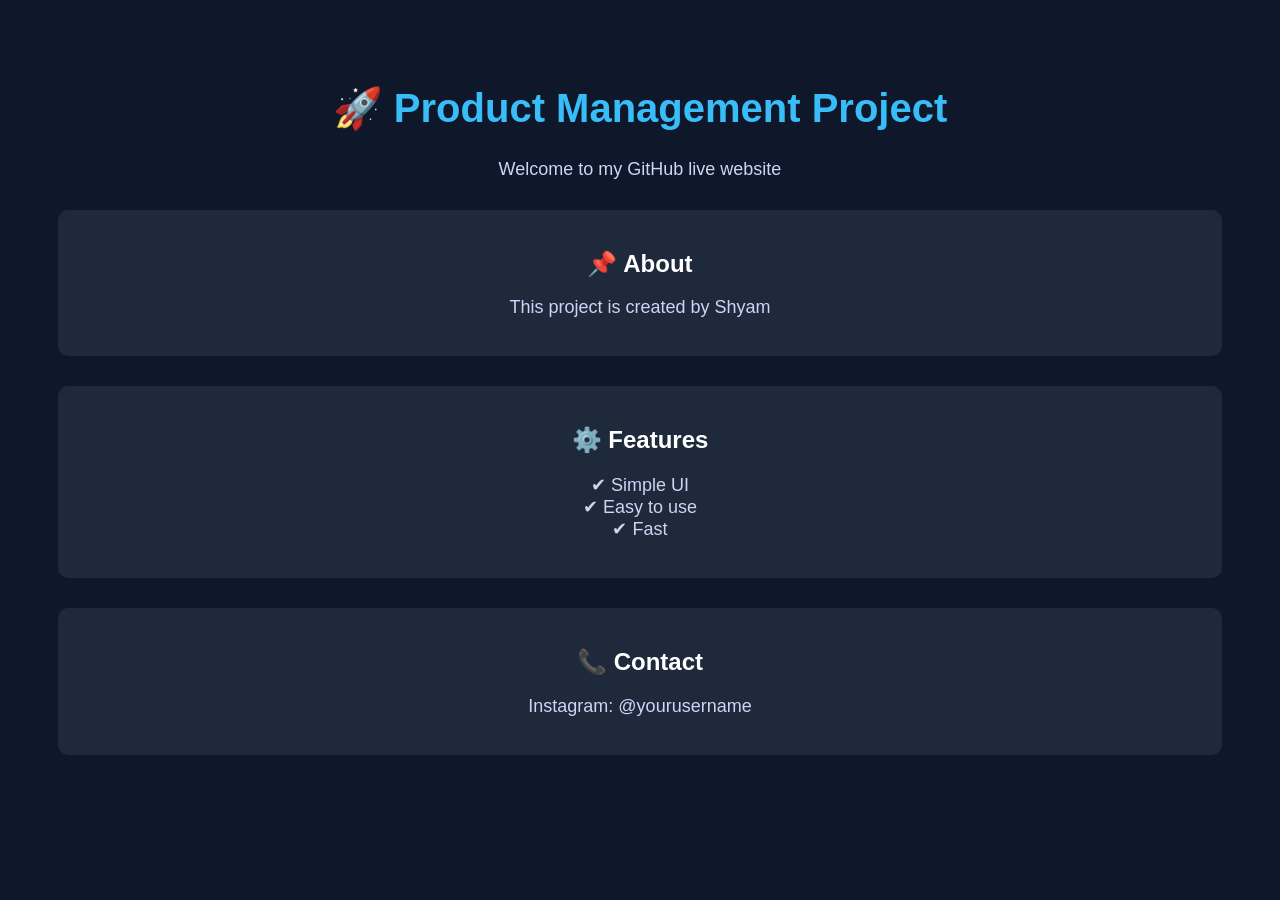
==== index.html @ 1b6f5f56 "Create index.html" ====
<!DOCTYPE html>
<html>
<head>
  <title>Product Management</title>
  <style>
    body {
      font-family: Arial;
      background: #0f172a;
      color: white;
      text-align: center;
      padding: 50px;
    }
    h1 {
      color: #38bdf8;
      font-size: 40px;
    }
    p {
      font-size: 18px;
      color: #cbd5f5;
    }
    .box {
      margin-top: 30px;
      padding: 20px;
      background: #1e293b;
      border-radius: 10px;
    }
  </style>
</head>
<body>

  <h1>🚀 Product Management Project</h1>
  <p>Welcome to my GitHub live website</p>

  <div class="box">
    <h2>📌 About</h2>
    <p>This project is created by Shyam</p>
  </div>

  <div class="box">
    <h2>⚙️ Features</h2>
    <p>✔ Simple UI<br>✔ Easy to use<br>✔ Fast</p>
  </div>

  <div class="box">
    <h2>📞 Contact</h2>
    <p>Instagram: @yourusername</p>
  </div>

</body>
</html>
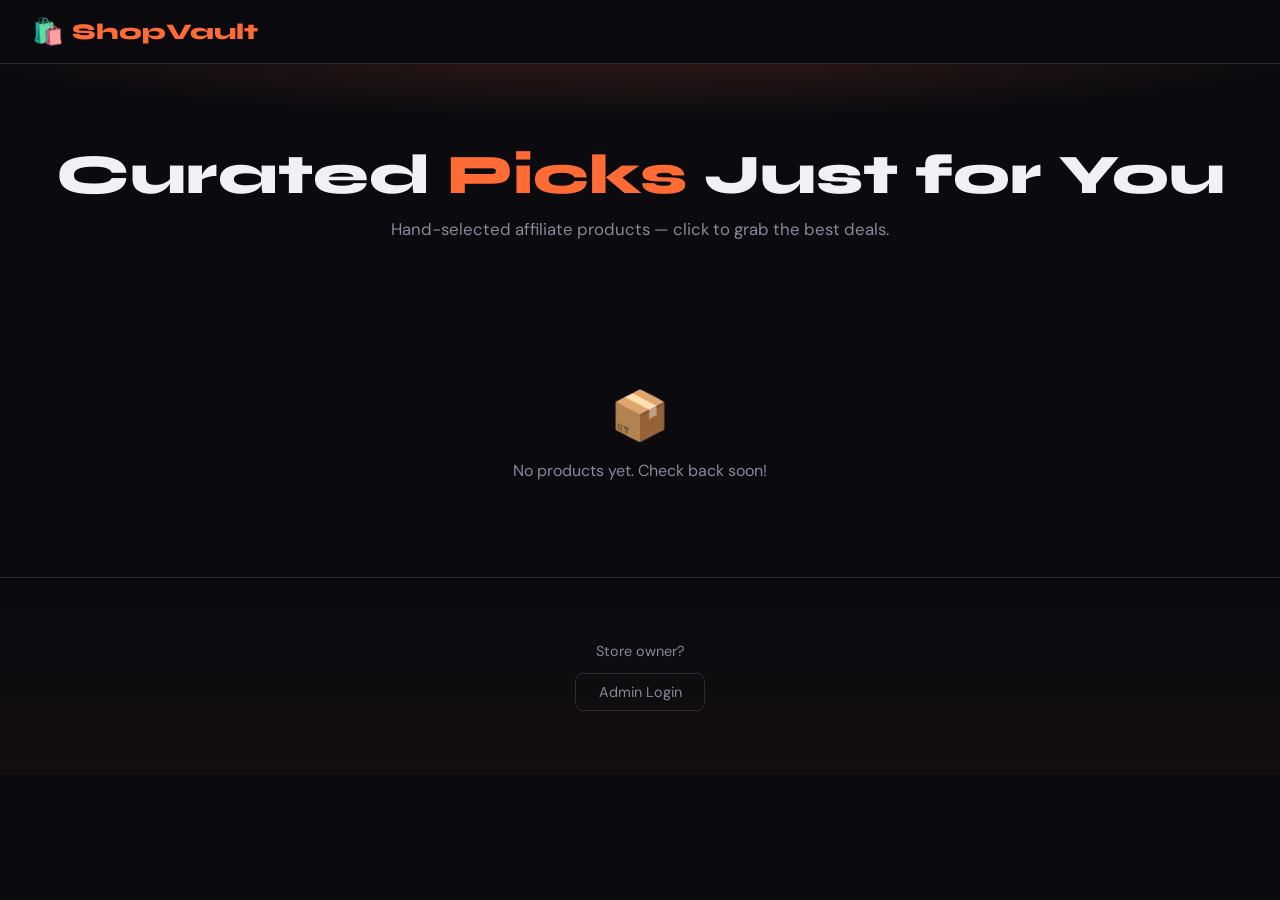
==== commit ff03313e: "Update index.html" ====
--- a/index.html
+++ b/index.html
@@ -1,50 +1,714 @@
 <!DOCTYPE html>
-<html>
+<html lang="en">
 <head>
-  <title>Product Management</title>
-  <style>
-    body {
-      font-family: Arial;
-      background: #0f172a;
-      color: white;
-      text-align: center;
-      padding: 50px;
-    }
-    h1 {
-      color: #38bdf8;
-      font-size: 40px;
-    }
-    p {
-      font-size: 18px;
-      color: #cbd5f5;
-    }
-    .box {
-      margin-top: 30px;
-      padding: 20px;
-      background: #1e293b;
-      border-radius: 10px;
-    }
-  </style>
+<meta charset="UTF-8">
+<meta name="viewport" content="width=device-width, initial-scale=1.0">
+<title>ShopVault — Affiliate Store</title>
+<link href="https://fonts.googleapis.com/css2?family=Syne:wght@400;600;700;800&family=DM+Sans:ital,wght@0,300;0,400;0,500;1,300&display=swap" rel="stylesheet">
+<style>
+  :root {
+    --bg: #0a0a0f;
+    --surface: #13131a;
+    --card: #1a1a25;
+    --border: #2a2a3a;
+    --accent: #ff6b35;
+    --accent2: #ffd700;
+    --text: #f0f0f5;
+    --muted: #888899;
+    --success: #4ade80;
+    --danger: #f87171;
+  }
+  * { margin:0; padding:0; box-sizing:border-box; }
+  body { background:var(--bg); color:var(--text); font-family:'DM Sans',sans-serif; min-height:100vh; }
+
+  /* ── PAGE MANAGEMENT ── */
+  .page { display:none; }
+  .page.active { display:block; }
+
+  /* ── HEADER ── */
+  header {
+    position:sticky; top:0; z-index:100;
+    background:rgba(10,10,15,0.85); backdrop-filter:blur(16px);
+    border-bottom:1px solid var(--border);
+    padding:0 2rem;
+    display:flex; align-items:center; justify-content:space-between;
+    height:64px;
+  }
+  .logo {
+    font-family:'Syne',sans-serif; font-weight:800; font-size:1.4rem;
+    display:flex; align-items:center; gap:.5rem;
+  }
+  .logo span { color:var(--accent); }
+  .logo-icon { font-size:1.6rem; }
+
+  /* ── HERO ── */
+  .hero {
+    text-align:center; padding:5rem 2rem 3rem;
+    background: radial-gradient(ellipse 80% 50% at 50% -10%, rgba(255,107,53,.18) 0%, transparent 70%);
+  }
+  .hero h1 { font-family:'Syne',sans-serif; font-size:clamp(2rem,5vw,3.5rem); font-weight:800; line-height:1.1; }
+  .hero h1 em { color:var(--accent); font-style:normal; }
+  .hero p { color:var(--muted); margin-top:.8rem; font-size:1.05rem; }
+
+  /* ── PRODUCT GRID ── */
+  .grid-wrap { padding:2rem; max-width:1200px; margin:0 auto; }
+  .products-grid {
+    display:grid;
+    grid-template-columns:repeat(auto-fill, minmax(260px, 1fr));
+    gap:1.5rem;
+  }
+  .empty-state {
+    text-align:center; padding:4rem 2rem; color:var(--muted);
+    grid-column:1/-1;
+  }
+  .empty-state .big { font-size:3rem; margin-bottom:.8rem; }
+
+  /* ── PRODUCT CARD ── */
+  .product-card {
+    background:var(--card); border:1px solid var(--border); border-radius:16px;
+    overflow:hidden; display:flex; flex-direction:column;
+    transition:transform .25s, box-shadow .25s;
+    position:relative;
+  }
+  .product-card:hover { transform:translateY(-4px); box-shadow:0 12px 40px rgba(255,107,53,.15); }
+  .product-img-wrap { position:relative; height:200px; overflow:hidden; background:#111; }
+  .product-img-wrap img { width:100%; height:100%; object-fit:cover; transition:transform .4s; }
+  .product-card:hover .product-img-wrap img { transform:scale(1.05); }
+  .no-img {
+    width:100%; height:100%; display:flex; flex-direction:column;
+    align-items:center; justify-content:center; color:var(--muted); gap:.4rem;
+    font-size:.85rem;
+  }
+  .no-img .icon { font-size:2.5rem; }
+  .product-body { padding:1.2rem; flex:1; display:flex; flex-direction:column; gap:.8rem; }
+  .product-name { font-family:'Syne',sans-serif; font-weight:700; font-size:1.05rem; line-height:1.3; }
+  .product-desc { color:var(--muted); font-size:.88rem; line-height:1.5; flex:1; }
+  .btn-open {
+    display:block; text-align:center; text-decoration:none;
+    background:var(--accent); color:#fff; font-family:'Syne',sans-serif; font-weight:700;
+    padding:.7rem 1rem; border-radius:10px; border:none; cursor:pointer;
+    font-size:.9rem; letter-spacing:.03em; transition:background .2s, transform .15s;
+    margin-top:auto;
+  }
+  .btn-open:hover { background:#ff8554; transform:scale(1.02); }
+
+  /* ── LOGIN SECTION ── */
+  .login-section {
+    border-top:1px solid var(--border);
+    padding:4rem 2rem;
+    display:flex; flex-direction:column; align-items:center; gap:.8rem;
+    background: linear-gradient(to bottom, transparent, rgba(255,107,53,.04));
+  }
+  .login-section p { color:var(--muted); font-size:.9rem; }
+  .btn-login-toggle {
+    background:transparent; border:1px solid var(--border);
+    color:var(--muted); padding:.55rem 1.4rem; border-radius:8px;
+    cursor:pointer; font-family:'DM Sans',sans-serif; font-size:.9rem;
+    transition:border-color .2s, color .2s;
+  }
+  .btn-login-toggle:hover { border-color:var(--accent); color:var(--accent); }
+
+  /* ── LOGIN MODAL ── */
+  .modal-overlay {
+    display:none; position:fixed; inset:0;
+    background:rgba(0,0,0,.75); backdrop-filter:blur(8px);
+    z-index:200; align-items:center; justify-content:center;
+  }
+  .modal-overlay.open { display:flex; }
+  .modal {
+    background:var(--surface); border:1px solid var(--border); border-radius:20px;
+    padding:2.5rem; width:min(420px,90vw);
+    animation:slideUp .3s ease;
+  }
+  @keyframes slideUp { from{transform:translateY(20px);opacity:0} to{transform:translateY(0);opacity:1} }
+  .modal h2 { font-family:'Syne',sans-serif; font-weight:800; font-size:1.4rem; margin-bottom:1.5rem; }
+  .modal h2 span { color:var(--accent); }
+  .field { display:flex; flex-direction:column; gap:.4rem; margin-bottom:1rem; }
+  .field label { font-size:.8rem; color:var(--muted); letter-spacing:.06em; text-transform:uppercase; }
+  .field input, .field textarea, .field select {
+    background:var(--card); border:1px solid var(--border); color:var(--text);
+    padding:.7rem 1rem; border-radius:10px; font-family:'DM Sans',sans-serif; font-size:.95rem;
+    outline:none; transition:border-color .2s;
+  }
+  .field input:focus, .field textarea:focus { border-color:var(--accent); }
+  .field textarea { resize:vertical; min-height:80px; }
+  .btn-primary {
+    width:100%; padding:.8rem; background:var(--accent); color:#fff;
+    border:none; border-radius:10px; font-family:'Syne',sans-serif; font-weight:700;
+    font-size:1rem; cursor:pointer; transition:background .2s;
+  }
+  .btn-primary:hover { background:#ff8554; }
+  .btn-secondary {
+    width:100%; padding:.7rem; background:transparent; color:var(--muted);
+    border:1px solid var(--border); border-radius:10px; font-family:'DM Sans',sans-serif;
+    font-size:.9rem; cursor:pointer; margin-top:.6rem; transition:border-color .2s;
+  }
+  .btn-secondary:hover { border-color:var(--muted); }
+  .error-msg { color:var(--danger); font-size:.85rem; margin-bottom:.8rem; display:none; }
+
+  /* ── ADMIN PAGE ── */
+  .admin-wrap { max-width:1100px; margin:0 auto; padding:2rem; }
+  .admin-header {
+    display:flex; align-items:center; justify-content:space-between;
+    margin-bottom:2rem; flex-wrap:wrap; gap:1rem;
+  }
+  .admin-header h2 { font-family:'Syne',sans-serif; font-weight:800; font-size:1.6rem; }
+  .btn-logout {
+    background:transparent; border:1px solid var(--danger); color:var(--danger);
+    padding:.5rem 1.2rem; border-radius:8px; cursor:pointer; font-family:'DM Sans',sans-serif;
+    font-size:.9rem; transition:background .2s;
+  }
+  .btn-logout:hover { background:rgba(248,113,113,.1); }
+
+  .admin-tabs { display:flex; gap:.6rem; margin-bottom:2rem; flex-wrap:wrap; }
+  .tab-btn {
+    padding:.55rem 1.3rem; border-radius:8px; border:1px solid var(--border);
+    background:transparent; color:var(--muted); cursor:pointer;
+    font-family:'DM Sans',sans-serif; font-size:.9rem; transition:all .2s;
+  }
+  .tab-btn.active, .tab-btn:hover { background:var(--accent); border-color:var(--accent); color:#fff; }
+
+  .tab-panel { display:none; }
+  .tab-panel.active { display:block; }
+
+  .panel-card {
+    background:var(--card); border:1px solid var(--border); border-radius:16px; padding:2rem;
+  }
+  .panel-card h3 { font-family:'Syne',sans-serif; font-weight:700; margin-bottom:1.5rem; font-size:1.1rem; }
+
+  /* Product list in admin */
+  .admin-product-list { display:flex; flex-direction:column; gap:.8rem; }
+  .admin-product-item {
+    display:flex; align-items:center; gap:1rem;
+    background:var(--surface); border:1px solid var(--border); border-radius:10px; padding:1rem;
+  }
+  .admin-product-item img { width:56px; height:56px; object-fit:cover; border-radius:8px; background:#111; }
+  .admin-product-item .info { flex:1; }
+  .admin-product-item .info strong { display:block; font-family:'Syne',sans-serif; font-size:.95rem; }
+  .admin-product-item .info small { color:var(--muted); font-size:.8rem; }
+  .admin-actions { display:flex; gap:.5rem; }
+  .btn-edit {
+    padding:.4rem .9rem; background:transparent; border:1px solid var(--border);
+    color:var(--text); border-radius:7px; cursor:pointer; font-size:.82rem;
+    transition:all .2s;
+  }
+  .btn-edit:hover { border-color:var(--accent2); color:var(--accent2); }
+  .btn-del {
+    padding:.4rem .9rem; background:transparent; border:1px solid var(--border);
+    color:var(--danger); border-radius:7px; cursor:pointer; font-size:.82rem;
+    transition:all .2s;
+  }
+  .btn-del:hover { background:rgba(248,113,113,.1); border-color:var(--danger); }
+
+  /* Logo upload preview */
+  .logo-preview {
+    width:100px; height:100px; border-radius:12px; background:var(--surface);
+    border:2px dashed var(--border); display:flex; align-items:center; justify-content:center;
+    overflow:hidden; margin-bottom:1rem; cursor:pointer;
+  }
+  .logo-preview img { width:100%; height:100%; object-fit:contain; }
+  .logo-preview span { color:var(--muted); font-size:.8rem; text-align:center; }
+  .header-logo-img { height:36px; object-fit:contain; }
+
+  /* toast */
+  .toast {
+    position:fixed; bottom:2rem; right:2rem; z-index:999;
+    background:var(--success); color:#000; padding:.8rem 1.4rem;
+    border-radius:10px; font-weight:600; font-size:.9rem;
+    transform:translateY(80px); opacity:0; transition:all .3s;
+    pointer-events:none;
+  }
+  .toast.show { transform:translateY(0); opacity:1; }
+
+  /* img upload area */
+  .img-upload-area {
+    border:2px dashed var(--border); border-radius:10px; padding:1.5rem;
+    text-align:center; color:var(--muted); font-size:.85rem; cursor:pointer;
+    transition:border-color .2s; position:relative;
+  }
+  .img-upload-area:hover { border-color:var(--accent); }
+  .img-upload-area input[type=file] {
+    position:absolute; inset:0; opacity:0; cursor:pointer;
+  }
+  .img-preview-thumb {
+    width:100%; max-height:160px; object-fit:cover; border-radius:8px; margin-top:.8rem;
+    display:none;
+  }
+
+  @media(max-width:600px){
+    .admin-product-item { flex-wrap:wrap; }
+    .admin-actions { width:100%; }
+  }
+</style>
 </head>
 <body>
 
-  <h1>🚀 Product Management Project</h1>
-  <p>Welcome to my GitHub live website</p>
-
-  <div class="box">
-    <h2>📌 About</h2>
-    <p>This project is created by Shyam</p>
+<!-- ════════════════════════ PAGE 1: STOREFRONT ════════════════════════ -->
+<div id="page-store" class="page active">
+
+  <header>
+    <div class="logo">
+      <span class="logo-icon" id="header-logo-icon">🛍️</span>
+      <span>Shop<span>Vault</span></span>
+      <img id="header-logo-img" class="header-logo-img" src="" style="display:none" alt="logo">
+    </div>
+  </header>
+
+  <div class="hero">
+    <h1>Curated <em>Picks</em> Just for You</h1>
+    <p>Hand-selected affiliate products — click to grab the best deals.</p>
   </div>
 
-  <div class="box">
-    <h2>⚙️ Features</h2>
-    <p>✔ Simple UI<br>✔ Easy to use<br>✔ Fast</p>
+  <div class="grid-wrap">
+    <div class="products-grid" id="products-grid">
+      <div class="empty-state">
+        <div class="big">📦</div>
+        <p>No products yet. Check back soon!</p>
+      </div>
+    </div>
   </div>
 
-  <div class="box">
-    <h2>📞 Contact</h2>
-    <p>Instagram: @yourusername</p>
+  <div class="login-section">
+    <p>Store owner?</p>
+    <button class="btn-login-toggle" onclick="openLoginModal()">Admin Login</button>
   </div>
 
+</div>
+
+<!-- ════════════════════════ PAGE 2: ADMIN ════════════════════════ -->
+<div id="page-admin" class="page">
+
+  <header>
+    <div class="logo">
+      <span class="logo-icon" id="admin-logo-icon">🛍️</span>
+      <span>Shop<span>Vault</span> <span style="color:var(--muted);font-size:.85rem;font-weight:400">Admin</span></span>
+      <img id="admin-logo-img" class="header-logo-img" src="" style="display:none" alt="logo">
+    </div>
+    <button class="btn-logout" onclick="logout()">Log out</button>
+  </header>
+
+  <div class="admin-wrap">
+    <div class="admin-header">
+      <h2>Dashboard</h2>
+    </div>
+
+    <div class="admin-tabs">
+      <button class="tab-btn active" onclick="switchTab('tab-products')">📦 Products</button>
+      <button class="tab-btn" onclick="switchTab('tab-create')">➕ Create Product</button>
+      <button class="tab-btn" onclick="switchTab('tab-settings')">⚙️ Settings</button>
+    </div>
+
+    <!-- TAB: Products -->
+    <div id="tab-products" class="tab-panel active">
+      <div class="panel-card">
+        <h3>All Products</h3>
+        <div class="admin-product-list" id="admin-product-list">
+          <p style="color:var(--muted);font-size:.9rem">No products yet. Create your first one →</p>
+        </div>
+      </div>
+    </div>
+
+    <!-- TAB: Create -->
+    <div id="tab-create" class="tab-panel">
+      <div class="panel-card">
+        <h3 id="create-panel-title">➕ Create New Product</h3>
+        <input type="hidden" id="edit-product-id" value="">
+
+        <div class="field">
+          <label>Product Name</label>
+          <input type="text" id="p-name" placeholder="e.g. Wireless Earbuds Pro">
+        </div>
+        <div class="field">
+          <label>Affiliate Link (URL)</label>
+          <input type="text" id="p-link" placeholder="https://...">
+        </div>
+        <div class="field">
+          <label>Description</label>
+          <textarea id="p-desc" placeholder="Short product description..."></textarea>
+        </div>
+        <div class="field">
+          <label>Product Image</label>
+          <div class="img-upload-area" id="img-upload-area">
+            <span>📷 Click to upload image (or paste URL below)</span>
+            <input type="file" id="p-img-file" accept="image/*" onchange="handleImgUpload(event)">
+            <img id="img-preview-thumb" class="img-preview-thumb" alt="preview">
+          </div>
+          <input type="text" id="p-img-url" placeholder="Or paste image URL here..." oninput="previewImgUrl()" style="margin-top:.5rem">
+        </div>
+
+        <div style="display:flex;gap:.7rem;margin-top:.5rem">
+          <button class="btn-primary" style="flex:1" onclick="saveProduct()">💾 Save Product</button>
+          <button class="btn-secondary" style="width:auto;padding:.7rem 1.4rem" onclick="clearCreateForm()">Clear</button>
+        </div>
+      </div>
+    </div>
+
+    <!-- TAB: Settings -->
+    <div id="tab-settings" class="tab-panel">
+      <div class="panel-card" style="margin-bottom:1.5rem">
+        <h3>🔑 Change Credentials</h3>
+        <div class="field">
+          <label>New Username</label>
+          <input type="text" id="new-username" placeholder="Enter new username">
+        </div>
+        <div class="field">
+          <label>New Password</label>
+          <input type="password" id="new-password" placeholder="Enter new password">
+        </div>
+        <div class="field">
+          <label>Confirm Password</label>
+          <input type="password" id="confirm-password" placeholder="Repeat new password">
+        </div>
+        <button class="btn-primary" onclick="changeCredentials()">Update Credentials</button>
+      </div>
+
+      <div class="panel-card">
+        <h3>🖼️ Store Logo</h3>
+        <div class="logo-preview" id="logo-preview-box" onclick="document.getElementById('logo-file').click()">
+          <span>Click to upload logo</span>
+        </div>
+        <input type="file" id="logo-file" accept="image/*" style="display:none" onchange="handleLogoUpload(event)">
+        <p style="color:var(--muted);font-size:.82rem;margin-top:.3rem">Recommended: square image, min 100×100px</p>
+        <button class="btn-primary" style="margin-top:1rem" onclick="saveLogo()">💾 Save Logo</button>
+      </div>
+    </div>
+
+  </div>
+</div>
+
+<!-- ════════════════════════ LOGIN MODAL ════════════════════════ -->
+<div class="modal-overlay" id="login-modal">
+  <div class="modal">
+    <h2>Admin <span>Login</span></h2>
+    <div class="error-msg" id="login-error">❌ Incorrect username or password.</div>
+    <div class="field">
+      <label>Username</label>
+      <input type="text" id="login-user" placeholder="Enter username" onkeydown="if(event.key==='Enter')doLogin()">
+    </div>
+    <div class="field">
+      <label>Password</label>
+      <input type="password" id="login-pass" placeholder="Enter password" onkeydown="if(event.key==='Enter')doLogin()">
+    </div>
+    <button class="btn-primary" onclick="doLogin()">🔓 Login</button>
+    <button class="btn-secondary" onclick="closeLoginModal()">Cancel</button>
+  </div>
+</div>
+
+<!-- TOAST -->
+<div class="toast" id="toast"></div>
+
+<script>
+// ══════════════════════════════════════
+//  STATE (persisted via localStorage)
+// ══════════════════════════════════════
+const STORE_KEY = 'shopvault_data';
+
+function loadStore() {
+  try { return JSON.parse(localStorage.getItem(STORE_KEY)) || defaultStore(); }
+  catch { return defaultStore(); }
+}
+function saveStore(data) { localStorage.setItem(STORE_KEY, JSON.stringify(data)); }
+function defaultStore() {
+  return {
+    username: 'shy@ms@i',
+    password: 'shy@ms@i11499',
+    products: [],
+    logo: null
+  };
+}
+
+let store = loadStore();
+
+// ══════════════════════════════════════
+//  INIT
+// ══════════════════════════════════════
+window.addEventListener('DOMContentLoaded', () => {
+  applyLogo();
+  renderProducts();
+});
+
+// ══════════════════════════════════════
+//  PAGES
+// ══════════════════════════════════════
+function showPage(id) {
+  document.querySelectorAll('.page').forEach(p => p.classList.remove('active'));
+  document.getElementById(id).classList.add('active');
+}
+
+// ══════════════════════════════════════
+//  LOGIN / LOGOUT
+// ══════════════════════════════════════
+function openLoginModal() {
+  document.getElementById('login-modal').classList.add('open');
+  document.getElementById('login-user').value = '';
+  document.getElementById('login-pass').value = '';
+  document.getElementById('login-error').style.display = 'none';
+  setTimeout(() => document.getElementById('login-user').focus(), 100);
+}
+function closeLoginModal() {
+  document.getElementById('login-modal').classList.remove('open');
+}
+function doLogin() {
+  const u = document.getElementById('login-user').value.trim();
+  const p = document.getElementById('login-pass').value;
+  store = loadStore();
+  if (u === store.username && p === store.password) {
+    closeLoginModal();
+    showPage('page-admin');
+    renderAdminProducts();
+    updateSettingsFields();
+  } else {
+    document.getElementById('login-error').style.display = 'block';
+  }
+}
+function logout() {
+  showPage('page-store');
+}
+
+// ══════════════════════════════════════
+//  TABS
+// ══════════════════════════════════════
+function switchTab(id) {
+  document.querySelectorAll('.tab-panel').forEach(p => p.classList.remove('active'));
+  document.querySelectorAll('.tab-btn').forEach(b => b.classList.remove('active'));
+  document.getElementById(id).classList.add('active');
+  event.currentTarget.classList.add('active');
+  if (id === 'tab-products') renderAdminProducts();
+}
+
+// ══════════════════════════════════════
+//  PRODUCTS
+// ══════════════════════════════════════
+let imgBase64 = null;
+
+function handleImgUpload(e) {
+  const file = e.target.files[0];
+  if (!file) return;
+  const reader = new FileReader();
+  reader.onload = ev => {
+    imgBase64 = ev.target.result;
+    const thumb = document.getElementById('img-preview-thumb');
+    thumb.src = imgBase64;
+    thumb.style.display = 'block';
+    document.getElementById('p-img-url').value = '';
+  };
+  reader.readAsDataURL(file);
+}
+
+function previewImgUrl() {
+  const url = document.getElementById('p-img-url').value.trim();
+  const thumb = document.getElementById('img-preview-thumb');
+  if (url) {
+    imgBase64 = null;
+    thumb.src = url;
+    thumb.style.display = 'block';
+  } else {
+    thumb.style.display = 'none';
+  }
+}
+
+function getProductImage() {
+  if (imgBase64) return imgBase64;
+  const url = document.getElementById('p-img-url').value.trim();
+  return url || null;
+}
+
+function saveProduct() {
+  const name = document.getElementById('p-name').value.trim();
+  const link = document.getElementById('p-link').value.trim();
+  const desc = document.getElementById('p-desc').value.trim();
+  const img = getProductImage();
+  const editId = document.getElementById('edit-product-id').value;
+
+  if (!name || !link) { toast('⚠️ Name and link are required!', '#f87171'); return; }
+
+  store = loadStore();
+
+  if (editId) {
+    const idx = store.products.findIndex(p => p.id == editId);
+    if (idx > -1) {
+      store.products[idx] = { ...store.products[idx], name, link, desc, img };
+    }
+    toast('✅ Product updated!');
+  } else {
+    store.products.push({ id: Date.now(), name, link, desc, img });
+    toast('🎉 Product created!');
+  }
+
+  saveStore(store);
+  renderProducts();
+  renderAdminProducts();
+  clearCreateForm();
+  switchTab('tab-products');
+  document.querySelectorAll('.tab-btn')[0].classList.add('active');
+  document.querySelectorAll('.tab-btn')[1].classList.remove('active');
+}
+
+function clearCreateForm() {
+  document.getElementById('p-name').value = '';
+  document.getElementById('p-link').value = '';
+  document.getElementById('p-desc').value = '';
+  document.getElementById('p-img-url').value = '';
+  document.getElementById('p-img-file').value = '';
+  document.getElementById('img-preview-thumb').style.display = 'none';
+  document.getElementById('edit-product-id').value = '';
+  document.getElementById('create-panel-title').textContent = '➕ Create New Product';
+  imgBase64 = null;
+}
+
+function editProduct(id) {
+  store = loadStore();
+  const p = store.products.find(p => p.id == id);
+  if (!p) return;
+  document.getElementById('p-name').value = p.name;
+  document.getElementById('p-link').value = p.link;
+  document.getElementById('p-desc').value = p.desc || '';
+  document.getElementById('p-img-url').value = (p.img && !p.img.startsWith('data:')) ? p.img : '';
+  document.getElementById('edit-product-id').value = id;
+  document.getElementById('create-panel-title').textContent = '✏️ Edit Product';
+  imgBase64 = (p.img && p.img.startsWith('data:')) ? p.img : null;
+  const thumb = document.getElementById('img-preview-thumb');
+  if (p.img) { thumb.src = p.img; thumb.style.display = 'block'; } else { thumb.style.display = 'none'; }
+  // switch to create tab
+  document.querySelectorAll('.tab-panel').forEach(p => p.classList.remove('active'));
+  document.querySelectorAll('.tab-btn').forEach(b => b.classList.remove('active'));
+  document.getElementById('tab-create').classList.add('active');
+  document.querySelectorAll('.tab-btn')[1].classList.add('active');
+}
+
+function deleteProduct(id) {
+  if (!confirm('Delete this product?')) return;
+  store = loadStore();
+  store.products = store.products.filter(p => p.id != id);
+  saveStore(store);
+  renderProducts();
+  renderAdminProducts();
+  toast('🗑️ Product deleted.');
+}
+
+function renderProducts() {
+  store = loadStore();
+  const grid = document.getElementById('products-grid');
+  if (!store.products.length) {
+    grid.innerHTML = `<div class="empty-state"><div class="big">📦</div><p>No products yet. Check back soon!</p></div>`;
+    return;
+  }
+  grid.innerHTML = store.products.map(p => `
+    <div class="product-card">
+      <div class="product-img-wrap">
+        ${p.img
+          ? `<img src="${p.img}" alt="${p.name}" onerror="this.parentNode.innerHTML='<div class=no-img><span class=icon>🖼️</span><span>Image unavailable</span></div>'">`
+          : `<div class="no-img"><span class="icon">🖼️</span><span>No image</span></div>`}
+      </div>
+      <div class="product-body">
+        <div class="product-name">${p.name}</div>
+        ${p.desc ? `<div class="product-desc">${p.desc}</div>` : ''}
+        <a class="btn-open" href="${p.link}" target="_blank" rel="noopener">Open Deal →</a>
+      </div>
+    </div>
+  `).join('');
+}
+
+function renderAdminProducts() {
+  store = loadStore();
+  const list = document.getElementById('admin-product-list');
+  if (!store.products.length) {
+    list.innerHTML = `<p style="color:var(--muted);font-size:.9rem">No products yet. Create your first one →</p>`;
+    return;
+  }
+  list.innerHTML = store.products.map(p => `
+    <div class="admin-product-item">
+      ${p.img
+        ? `<img src="${p.img}" alt="${p.name}" onerror="this.src=''">`
+        : `<div style="width:56px;height:56px;background:var(--border);border-radius:8px;display:flex;align-items:center;justify-content:center;font-size:1.4rem">📦</div>`}
+      <div class="info">
+        <strong>${p.name}</strong>
+        <small>${p.link.length > 40 ? p.link.slice(0,40)+'…' : p.link}</small>
+      </div>
+      <div class="admin-actions">
+        <button class="btn-edit" onclick="editProduct(${p.id})">✏️ Edit</button>
+        <button class="btn-del" onclick="deleteProduct(${p.id})">🗑️ Delete</button>
+      </div>
+    </div>
+  `).join('');
+}
+
+// ══════════════════════════════════════
+//  SETTINGS
+// ══════════════════════════════════════
+function updateSettingsFields() {
+  store = loadStore();
+  document.getElementById('new-username').value = store.username;
+}
+
+function changeCredentials() {
+  const u = document.getElementById('new-username').value.trim();
+  const p = document.getElementById('new-password').value;
+  const c = document.getElementById('confirm-password').value;
+  if (!u) { toast('⚠️ Username cannot be empty.', '#f87171'); return; }
+  if (p && p !== c) { toast('⚠️ Passwords do not match.', '#f87171'); return; }
+  store = loadStore();
+  store.username = u;
+  if (p) store.password = p;
+  saveStore(store);
+  document.getElementById('new-password').value = '';
+  document.getElementById('confirm-password').value = '';
+  toast('✅ Credentials updated!');
+}
+
+// ── LOGO ──
+let logoBase64 = null;
+function handleLogoUpload(e) {
+  const file = e.target.files[0];
+  if (!file) return;
+  const reader = new FileReader();
+  reader.onload = ev => {
+    logoBase64 = ev.target.result;
+    const box = document.getElementById('logo-preview-box');
+    box.innerHTML = `<img src="${logoBase64}" alt="logo">`;
+  };
+  reader.readAsDataURL(file);
+}
+function saveLogo() {
+  if (!logoBase64) { toast('⚠️ Please upload a logo first.', '#f87171'); return; }
+  store = loadStore();
+  store.logo = logoBase64;
+  saveStore(store);
+  applyLogo();
+  toast('✅ Logo saved!');
+}
+function applyLogo() {
+  store = loadStore();
+  if (!store.logo) return;
+  // Store header
+  const storeIcon = document.getElementById('header-logo-icon');
+  const storeImg = document.getElementById('header-logo-img');
+  storeIcon.style.display = 'none';
+  storeImg.src = store.logo;
+  storeImg.style.display = 'block';
+  // Admin header
+  const adminIcon = document.getElementById('admin-logo-icon');
+  const adminImg = document.getElementById('admin-logo-img');
+  adminIcon.style.display = 'none';
+  adminImg.src = store.logo;
+  adminImg.style.display = 'block';
+  // Preview box
+  const box = document.getElementById('logo-preview-box');
+  if (box) box.innerHTML = `<img src="${store.logo}" alt="logo">`;
+  logoBase64 = store.logo;
+}
+
+// ══════════════════════════════════════
+//  TOAST
+// ══════════════════════════════════════
+function toast(msg, bg = 'var(--success)') {
+  const t = document.getElementById('toast');
+  t.textContent = msg;
+  t.style.background = bg;
+  t.style.color = bg === 'var(--success)' ? '#000' : '#fff';
+  t.classList.add('show');
+  setTimeout(() => t.classList.remove('show'), 3000);
+}
+</script>
 </body>
 </html>
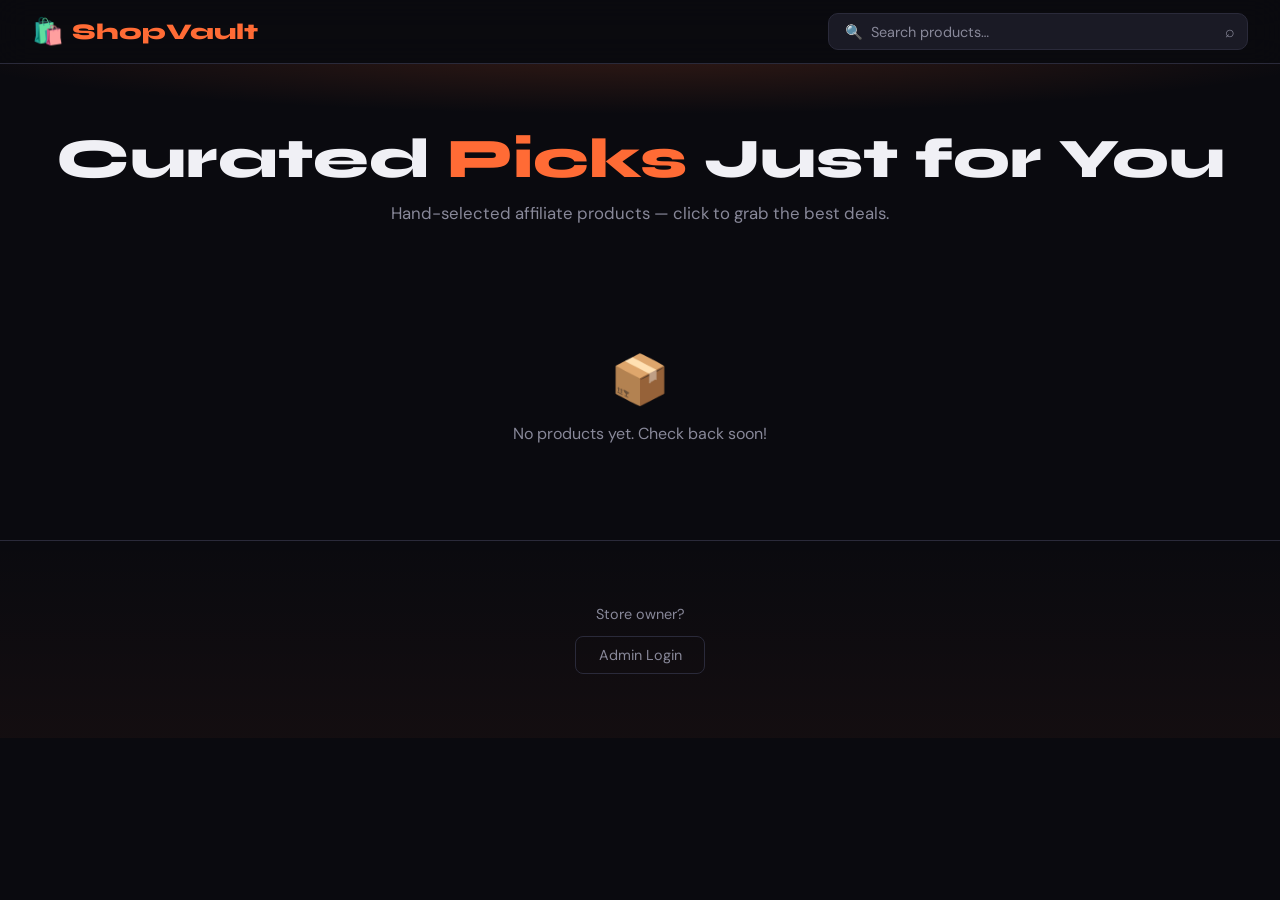
==== commit 2038d49d: "Update index.html" ====
--- a/index.html
+++ b/index.html
@@ -21,37 +21,110 @@
   * { margin:0; padding:0; box-sizing:border-box; }
   body { background:var(--bg); color:var(--text); font-family:'DM Sans',sans-serif; min-height:100vh; }
 
-  /* ── PAGE MANAGEMENT ── */
   .page { display:none; }
   .page.active { display:block; }
 
   /* ── HEADER ── */
   header {
     position:sticky; top:0; z-index:100;
-    background:rgba(10,10,15,0.85); backdrop-filter:blur(16px);
+    background:rgba(10,10,15,0.90); backdrop-filter:blur(16px);
     border-bottom:1px solid var(--border);
     padding:0 2rem;
     display:flex; align-items:center; justify-content:space-between;
-    height:64px;
+    height:64px; gap:1rem;
   }
   .logo {
     font-family:'Syne',sans-serif; font-weight:800; font-size:1.4rem;
-    display:flex; align-items:center; gap:.5rem;
+    display:flex; align-items:center; gap:.5rem; flex-shrink:0;
   }
   .logo span { color:var(--accent); }
   .logo-icon { font-size:1.6rem; }
+  .header-logo-img { height:36px; object-fit:contain; }
+
+  /* ── SEARCH BAR IN HEADER ── */
+  .header-search {
+    flex:1; max-width:420px;
+    position:relative; display:flex; align-items:center;
+  }
+  .header-search input {
+    width:100%; background:var(--card); border:1px solid var(--border);
+    color:var(--text); padding:.55rem 2.6rem .55rem 1rem;
+    border-radius:10px; font-family:'DM Sans',sans-serif; font-size:.9rem;
+    outline:none; transition:border-color .2s;
+  }
+  .header-search input:focus { border-color:var(--accent); }
+  .header-search input::placeholder { color:var(--muted); }
+  .search-icon {
+    position:absolute; right:.8rem; color:var(--muted);
+    font-size:1rem; pointer-events:none;
+  }
+  .search-clear {
+    position:absolute; right:.8rem; color:var(--muted); cursor:pointer;
+    font-size:.9rem; display:none; background:none; border:none;
+    line-height:1; padding:0;
+  }
+  .search-clear:hover { color:var(--text); }
 
   /* ── HERO ── */
   .hero {
-    text-align:center; padding:5rem 2rem 3rem;
+    text-align:center; padding:4rem 2rem 2.5rem;
     background: radial-gradient(ellipse 80% 50% at 50% -10%, rgba(255,107,53,.18) 0%, transparent 70%);
   }
   .hero h1 { font-family:'Syne',sans-serif; font-size:clamp(2rem,5vw,3.5rem); font-weight:800; line-height:1.1; }
   .hero h1 em { color:var(--accent); font-style:normal; }
   .hero p { color:var(--muted); margin-top:.8rem; font-size:1.05rem; }
 
+  /* ── SEARCH RESULTS BANNER ── */
+  .search-banner {
+    max-width:1200px; margin:0 auto;
+    padding:.8rem 2rem 0;
+    display:none; align-items:center; gap:.6rem; flex-wrap:wrap;
+  }
+  .search-banner.visible { display:flex; }
+  .search-banner p { color:var(--muted); font-size:.9rem; }
+  .search-banner strong { color:var(--text); }
+  .search-banner .clear-btn {
+    background:transparent; border:1px solid var(--border);
+    color:var(--muted); padding:.3rem .8rem; border-radius:6px;
+    cursor:pointer; font-size:.8rem; transition:all .2s;
+  }
+  .search-banner .clear-btn:hover { border-color:var(--accent); color:var(--accent); }
+
+  /* ── FILTER CHIPS ── */
+  .filter-wrap {
+    max-width:1200px; margin:0 auto;
+    padding:1.2rem 2rem .4rem;
+    display:flex; gap:.5rem; flex-wrap:wrap; align-items:center;
+  }
+  .filter-label { color:var(--muted); font-size:.82rem; margin-right:.3rem; }
+  .chip {
+    padding:.35rem .9rem; border-radius:20px; border:1px solid var(--border);
+    background:transparent; color:var(--muted); cursor:pointer;
+    font-family:'DM Sans',sans-serif; font-size:.82rem; transition:all .2s;
+    white-space:nowrap;
+  }
+  .chip:hover { border-color:var(--accent); color:var(--accent); }
+  .chip.active { background:var(--accent); border-color:var(--accent); color:#fff; }
+
   /* ── PRODUCT GRID ── */
-  .grid-wrap { padding:2rem; max-width:1200px; margin:0 auto; }
+  .grid-wrap { padding:1.2rem 2rem 2rem; max-width:1200px; margin:0 auto; }
+
+  /* ── GROUP SECTION ── */
+  .group-section { margin-bottom:3rem; }
+  .group-header {
+    display:flex; align-items:center; gap:1rem; margin-bottom:1.2rem;
+  }
+  .group-title {
+    font-family:'Syne',sans-serif; font-weight:700; font-size:1.15rem;
+    display:flex; align-items:center; gap:.5rem;
+  }
+  .group-count {
+    background:var(--surface); border:1px solid var(--border);
+    color:var(--muted); font-size:.75rem; padding:.15rem .55rem;
+    border-radius:20px; font-family:'DM Sans',sans-serif;
+  }
+  .group-line { flex:1; height:1px; background:var(--border); }
+
   .products-grid {
     display:grid;
     grid-template-columns:repeat(auto-fill, minmax(260px, 1fr));
@@ -59,7 +132,6 @@
   }
   .empty-state {
     text-align:center; padding:4rem 2rem; color:var(--muted);
-    grid-column:1/-1;
   }
   .empty-state .big { font-size:3rem; margin-bottom:.8rem; }
 
@@ -67,8 +139,7 @@
   .product-card {
     background:var(--card); border:1px solid var(--border); border-radius:16px;
     overflow:hidden; display:flex; flex-direction:column;
-    transition:transform .25s, box-shadow .25s;
-    position:relative;
+    transition:transform .25s, box-shadow .25s; position:relative;
   }
   .product-card:hover { transform:translateY(-4px); box-shadow:0 12px 40px rgba(255,107,53,.15); }
   .product-img-wrap { position:relative; height:200px; overflow:hidden; background:#111; }
@@ -76,13 +147,17 @@
   .product-card:hover .product-img-wrap img { transform:scale(1.05); }
   .no-img {
     width:100%; height:100%; display:flex; flex-direction:column;
-    align-items:center; justify-content:center; color:var(--muted); gap:.4rem;
-    font-size:.85rem;
+    align-items:center; justify-content:center; color:var(--muted); gap:.4rem; font-size:.85rem;
   }
   .no-img .icon { font-size:2.5rem; }
   .product-body { padding:1.2rem; flex:1; display:flex; flex-direction:column; gap:.8rem; }
   .product-name { font-family:'Syne',sans-serif; font-weight:700; font-size:1.05rem; line-height:1.3; }
   .product-desc { color:var(--muted); font-size:.88rem; line-height:1.5; flex:1; }
+  .product-group-tag {
+    display:inline-block; background:rgba(255,107,53,.12); border:1px solid rgba(255,107,53,.25);
+    color:var(--accent); font-size:.72rem; padding:.15rem .55rem; border-radius:6px;
+    font-family:'DM Sans',sans-serif; letter-spacing:.04em;
+  }
   .btn-open {
     display:block; text-align:center; text-decoration:none;
     background:var(--accent); color:#fff; font-family:'Syne',sans-serif; font-weight:700;
@@ -94,8 +169,7 @@
 
   /* ── LOGIN SECTION ── */
   .login-section {
-    border-top:1px solid var(--border);
-    padding:4rem 2rem;
+    border-top:1px solid var(--border); padding:4rem 2rem;
     display:flex; flex-direction:column; align-items:center; gap:.8rem;
     background: linear-gradient(to bottom, transparent, rgba(255,107,53,.04));
   }
@@ -108,7 +182,7 @@
   }
   .btn-login-toggle:hover { border-color:var(--accent); color:var(--accent); }
 
-  /* ── LOGIN MODAL ── */
+  /* ── MODAL ── */
   .modal-overlay {
     display:none; position:fixed; inset:0;
     background:rgba(0,0,0,.75); backdrop-filter:blur(8px);
@@ -117,8 +191,7 @@
   .modal-overlay.open { display:flex; }
   .modal {
     background:var(--surface); border:1px solid var(--border); border-radius:20px;
-    padding:2.5rem; width:min(420px,90vw);
-    animation:slideUp .3s ease;
+    padding:2.5rem; width:min(420px,90vw); animation:slideUp .3s ease;
   }
   @keyframes slideUp { from{transform:translateY(20px);opacity:0} to{transform:translateY(0);opacity:1} }
   .modal h2 { font-family:'Syne',sans-serif; font-weight:800; font-size:1.4rem; margin-bottom:1.5rem; }
@@ -130,8 +203,9 @@
     padding:.7rem 1rem; border-radius:10px; font-family:'DM Sans',sans-serif; font-size:.95rem;
     outline:none; transition:border-color .2s;
   }
-  .field input:focus, .field textarea:focus { border-color:var(--accent); }
+  .field input:focus, .field textarea:focus, .field select:focus { border-color:var(--accent); }
   .field textarea { resize:vertical; min-height:80px; }
+  .field select option { background:var(--card); }
   .btn-primary {
     width:100%; padding:.8rem; background:var(--accent); color:#fff;
     border:none; border-radius:10px; font-family:'Syne',sans-serif; font-weight:700;
@@ -146,7 +220,7 @@
   .btn-secondary:hover { border-color:var(--muted); }
   .error-msg { color:var(--danger); font-size:.85rem; margin-bottom:.8rem; display:none; }
 
-  /* ── ADMIN PAGE ── */
+  /* ── ADMIN ── */
   .admin-wrap { max-width:1100px; margin:0 auto; padding:2rem; }
   .admin-header {
     display:flex; align-items:center; justify-content:space-between;
@@ -159,7 +233,6 @@
     font-size:.9rem; transition:background .2s;
   }
   .btn-logout:hover { background:rgba(248,113,113,.1); }
-
   .admin-tabs { display:flex; gap:.6rem; margin-bottom:2rem; flex-wrap:wrap; }
   .tab-btn {
     padding:.55rem 1.3rem; border-radius:8px; border:1px solid var(--border);
@@ -167,83 +240,112 @@
     font-family:'DM Sans',sans-serif; font-size:.9rem; transition:all .2s;
   }
   .tab-btn.active, .tab-btn:hover { background:var(--accent); border-color:var(--accent); color:#fff; }
-
   .tab-panel { display:none; }
   .tab-panel.active { display:block; }
-
   .panel-card {
     background:var(--card); border:1px solid var(--border); border-radius:16px; padding:2rem;
   }
   .panel-card h3 { font-family:'Syne',sans-serif; font-weight:700; margin-bottom:1.5rem; font-size:1.1rem; }
 
-  /* Product list in admin */
   .admin-product-list { display:flex; flex-direction:column; gap:.8rem; }
   .admin-product-item {
     display:flex; align-items:center; gap:1rem;
     background:var(--surface); border:1px solid var(--border); border-radius:10px; padding:1rem;
   }
-  .admin-product-item img { width:56px; height:56px; object-fit:cover; border-radius:8px; background:#111; }
-  .admin-product-item .info { flex:1; }
+  .admin-product-item img { width:56px; height:56px; object-fit:cover; border-radius:8px; background:#111; flex-shrink:0; }
+  .admin-product-item .info { flex:1; min-width:0; }
   .admin-product-item .info strong { display:block; font-family:'Syne',sans-serif; font-size:.95rem; }
   .admin-product-item .info small { color:var(--muted); font-size:.8rem; }
-  .admin-actions { display:flex; gap:.5rem; }
+  .admin-product-item .info .itag {
+    display:inline-block; margin-top:.25rem;
+    background:rgba(255,107,53,.1); border:1px solid rgba(255,107,53,.2);
+    color:var(--accent); font-size:.7rem; padding:.1rem .45rem; border-radius:5px;
+  }
+  .admin-actions { display:flex; gap:.5rem; flex-shrink:0; }
   .btn-edit {
     padding:.4rem .9rem; background:transparent; border:1px solid var(--border);
-    color:var(--text); border-radius:7px; cursor:pointer; font-size:.82rem;
-    transition:all .2s;
+    color:var(--text); border-radius:7px; cursor:pointer; font-size:.82rem; transition:all .2s;
   }
   .btn-edit:hover { border-color:var(--accent2); color:var(--accent2); }
   .btn-del {
     padding:.4rem .9rem; background:transparent; border:1px solid var(--border);
-    color:var(--danger); border-radius:7px; cursor:pointer; font-size:.82rem;
-    transition:all .2s;
+    color:var(--danger); border-radius:7px; cursor:pointer; font-size:.82rem; transition:all .2s;
   }
   .btn-del:hover { background:rgba(248,113,113,.1); border-color:var(--danger); }
 
-  /* Logo upload preview */
+  /* Group manager in admin */
+  .group-list { display:flex; flex-direction:column; gap:.6rem; margin-bottom:1.5rem; }
+  .group-item {
+    display:flex; align-items:center; gap:.8rem;
+    background:var(--surface); border:1px solid var(--border); border-radius:10px; padding:.8rem 1rem;
+  }
+  .group-item .gname { flex:1; font-size:.95rem; }
+  .group-item .gcount { color:var(--muted); font-size:.8rem; }
+  .btn-gdel {
+    padding:.3rem .7rem; background:transparent; border:1px solid var(--border);
+    color:var(--danger); border-radius:6px; cursor:pointer; font-size:.78rem; transition:all .2s;
+  }
+  .btn-gdel:hover { background:rgba(248,113,113,.1); border-color:var(--danger); }
+  .group-add-row { display:flex; gap:.6rem; }
+  .group-add-row input {
+    flex:1; background:var(--card); border:1px solid var(--border); color:var(--text);
+    padding:.6rem 1rem; border-radius:8px; font-family:'DM Sans',sans-serif; font-size:.9rem; outline:none;
+    transition:border-color .2s;
+  }
+  .group-add-row input:focus { border-color:var(--accent); }
+  .btn-gadd {
+    padding:.6rem 1.2rem; background:var(--accent); color:#fff; border:none;
+    border-radius:8px; font-family:'Syne',sans-serif; font-weight:700; font-size:.85rem;
+    cursor:pointer; transition:background .2s; white-space:nowrap;
+  }
+  .btn-gadd:hover { background:#ff8554; }
+
+  /* logo */
   .logo-preview {
     width:100px; height:100px; border-radius:12px; background:var(--surface);
     border:2px dashed var(--border); display:flex; align-items:center; justify-content:center;
     overflow:hidden; margin-bottom:1rem; cursor:pointer;
   }
   .logo-preview img { width:100%; height:100%; object-fit:contain; }
-  .logo-preview span { color:var(--muted); font-size:.8rem; text-align:center; }
-  .header-logo-img { height:36px; object-fit:contain; }
+  .logo-preview span { color:var(--muted); font-size:.8rem; text-align:center; padding:.3rem; }
+
+  /* img upload */
+  .img-upload-area {
+    border:2px dashed var(--border); border-radius:10px; padding:1.5rem;
+    text-align:center; color:var(--muted); font-size:.85rem; cursor:pointer;
+    transition:border-color .2s; position:relative;
+  }
+  .img-upload-area:hover { border-color:var(--accent); }
+  .img-upload-area input[type=file] { position:absolute; inset:0; opacity:0; cursor:pointer; }
+  .img-preview-thumb {
+    width:100%; max-height:160px; object-fit:cover; border-radius:8px; margin-top:.8rem; display:none;
+  }
 
   /* toast */
   .toast {
     position:fixed; bottom:2rem; right:2rem; z-index:999;
     background:var(--success); color:#000; padding:.8rem 1.4rem;
     border-radius:10px; font-weight:600; font-size:.9rem;
-    transform:translateY(80px); opacity:0; transition:all .3s;
-    pointer-events:none;
+    transform:translateY(80px); opacity:0; transition:all .3s; pointer-events:none;
   }
   .toast.show { transform:translateY(0); opacity:1; }
 
-  /* img upload area */
-  .img-upload-area {
-    border:2px dashed var(--border); border-radius:10px; padding:1.5rem;
-    text-align:center; color:var(--muted); font-size:.85rem; cursor:pointer;
-    transition:border-color .2s; position:relative;
-  }
-  .img-upload-area:hover { border-color:var(--accent); }
-  .img-upload-area input[type=file] {
-    position:absolute; inset:0; opacity:0; cursor:pointer;
-  }
-  .img-preview-thumb {
-    width:100%; max-height:160px; object-fit:cover; border-radius:8px; margin-top:.8rem;
-    display:none;
-  }
-
   @media(max-width:600px){
+    .header-search { display:none; }
     .admin-product-item { flex-wrap:wrap; }
     .admin-actions { width:100%; }
+    header { padding:0 1rem; }
+    .grid-wrap { padding:1rem; }
+    .filter-wrap { padding:.8rem 1rem .2rem; }
+  }
+  @media(max-width:480px){
+    .search-banner { padding:.6rem 1rem 0; }
   }
 </style>
 </head>
 <body>
 
-<!-- ════════════════════════ PAGE 1: STOREFRONT ════════════════════════ -->
+<!-- ════════ PAGE 1: STOREFRONT ════════ -->
 <div id="page-store" class="page active">
 
   <header>
@@ -252,6 +354,11 @@
       <span>Shop<span>Vault</span></span>
       <img id="header-logo-img" class="header-logo-img" src="" style="display:none" alt="logo">
     </div>
+    <div class="header-search">
+      <input type="text" id="store-search" placeholder="🔍  Search products…" oninput="handleSearch()" onkeydown="if(event.key==='Escape')clearSearch()">
+      <span class="search-icon" id="search-icon-static">⌕</span>
+      <button class="search-clear" id="search-clear-btn" onclick="clearSearch()">✕</button>
+    </div>
   </header>
 
   <div class="hero">
@@ -259,13 +366,20 @@
     <p>Hand-selected affiliate products — click to grab the best deals.</p>
   </div>
 
-  <div class="grid-wrap">
-    <div class="products-grid" id="products-grid">
-      <div class="empty-state">
-        <div class="big">📦</div>
-        <p>No products yet. Check back soon!</p>
-      </div>
-    </div>
+  <!-- Search result banner -->
+  <div class="search-banner" id="search-banner">
+    <p>Showing results for <strong id="search-term-display"></strong></p>
+    <button class="clear-btn" onclick="clearSearch()">✕ Clear</button>
+  </div>
+
+  <!-- Filter chips -->
+  <div class="filter-wrap" id="filter-wrap" style="display:none">
+    <span class="filter-label">Filter:</span>
+    <div id="filter-chips"></div>
+  </div>
+
+  <div class="grid-wrap" id="grid-wrap">
+    <!-- rendered by JS -->
   </div>
 
   <div class="login-section">
@@ -275,7 +389,7 @@
 
 </div>
 
-<!-- ════════════════════════ PAGE 2: ADMIN ════════════════════════ -->
+<!-- ════════ PAGE 2: ADMIN ════════ -->
 <div id="page-admin" class="page">
 
   <header>
@@ -288,32 +402,32 @@
   </header>
 
   <div class="admin-wrap">
-    <div class="admin-header">
-      <h2>Dashboard</h2>
-    </div>
+    <div class="admin-header"><h2>Dashboard</h2></div>
 
     <div class="admin-tabs">
-      <button class="tab-btn active" onclick="switchTab('tab-products')">📦 Products</button>
-      <button class="tab-btn" onclick="switchTab('tab-create')">➕ Create Product</button>
-      <button class="tab-btn" onclick="switchTab('tab-settings')">⚙️ Settings</button>
+      <button class="tab-btn active" onclick="switchTab('tab-products',this)">📦 Products</button>
+      <button class="tab-btn" onclick="switchTab('tab-create',this)">➕ Create</button>
+      <button class="tab-btn" onclick="switchTab('tab-groups',this)">🗂️ Groups</button>
+      <button class="tab-btn" onclick="switchTab('tab-settings',this)">⚙️ Settings</button>
     </div>
 
     <!-- TAB: Products -->
     <div id="tab-products" class="tab-panel active">
       <div class="panel-card">
-        <h3>All Products</h3>
-        <div class="admin-product-list" id="admin-product-list">
-          <p style="color:var(--muted);font-size:.9rem">No products yet. Create your first one →</p>
+        <div style="display:flex;align-items:center;justify-content:space-between;margin-bottom:1.5rem;flex-wrap:wrap;gap:.8rem">
+          <h3 style="margin:0">All Products</h3>
+          <input type="text" id="admin-search" placeholder="🔍 Search…" oninput="renderAdminProducts()"
+            style="background:var(--surface);border:1px solid var(--border);color:var(--text);padding:.5rem .9rem;border-radius:8px;font-family:'DM Sans',sans-serif;font-size:.85rem;outline:none;width:200px">
         </div>
+        <div class="admin-product-list" id="admin-product-list"></div>
       </div>
     </div>
 
-    <!-- TAB: Create -->
+    <!-- TAB: Create / Edit -->
     <div id="tab-create" class="tab-panel">
       <div class="panel-card">
         <h3 id="create-panel-title">➕ Create New Product</h3>
         <input type="hidden" id="edit-product-id" value="">
-
         <div class="field">
           <label>Product Name</label>
           <input type="text" id="p-name" placeholder="e.g. Wireless Earbuds Pro">
@@ -327,15 +441,20 @@
           <textarea id="p-desc" placeholder="Short product description..."></textarea>
         </div>
         <div class="field">
+          <label>Group / Category</label>
+          <select id="p-group">
+            <option value="">— No Group —</option>
+          </select>
+        </div>
+        <div class="field">
           <label>Product Image</label>
-          <div class="img-upload-area" id="img-upload-area">
+          <div class="img-upload-area">
             <span>📷 Click to upload image (or paste URL below)</span>
             <input type="file" id="p-img-file" accept="image/*" onchange="handleImgUpload(event)">
             <img id="img-preview-thumb" class="img-preview-thumb" alt="preview">
           </div>
-          <input type="text" id="p-img-url" placeholder="Or paste image URL here..." oninput="previewImgUrl()" style="margin-top:.5rem">
+          <input type="text" id="p-img-url" placeholder="Or paste image URL here…" oninput="previewImgUrl()" style="margin-top:.5rem">
         </div>
-
         <div style="display:flex;gap:.7rem;margin-top:.5rem">
           <button class="btn-primary" style="flex:1" onclick="saveProduct()">💾 Save Product</button>
           <button class="btn-secondary" style="width:auto;padding:.7rem 1.4rem" onclick="clearCreateForm()">Clear</button>
@@ -343,40 +462,41 @@
       </div>
     </div>
 
+    <!-- TAB: Groups -->
+    <div id="tab-groups" class="tab-panel">
+      <div class="panel-card">
+        <h3>🗂️ Manage Groups</h3>
+        <div class="group-list" id="admin-group-list"></div>
+        <div class="group-add-row">
+          <input type="text" id="new-group-name" placeholder="New group name…" onkeydown="if(event.key==='Enter')addGroup()">
+          <button class="btn-gadd" onclick="addGroup()">＋ Add Group</button>
+        </div>
+      </div>
+    </div>
+
     <!-- TAB: Settings -->
     <div id="tab-settings" class="tab-panel">
       <div class="panel-card" style="margin-bottom:1.5rem">
         <h3>🔑 Change Credentials</h3>
-        <div class="field">
-          <label>New Username</label>
-          <input type="text" id="new-username" placeholder="Enter new username">
-        </div>
-        <div class="field">
-          <label>New Password</label>
-          <input type="password" id="new-password" placeholder="Enter new password">
-        </div>
-        <div class="field">
-          <label>Confirm Password</label>
-          <input type="password" id="confirm-password" placeholder="Repeat new password">
-        </div>
+        <div class="field"><label>New Username</label><input type="text" id="new-username" placeholder="Enter new username"></div>
+        <div class="field"><label>New Password</label><input type="password" id="new-password" placeholder="Enter new password"></div>
+        <div class="field"><label>Confirm Password</label><input type="password" id="confirm-password" placeholder="Repeat new password"></div>
         <button class="btn-primary" onclick="changeCredentials()">Update Credentials</button>
       </div>
-
       <div class="panel-card">
         <h3>🖼️ Store Logo</h3>
         <div class="logo-preview" id="logo-preview-box" onclick="document.getElementById('logo-file').click()">
           <span>Click to upload logo</span>
         </div>
         <input type="file" id="logo-file" accept="image/*" style="display:none" onchange="handleLogoUpload(event)">
-        <p style="color:var(--muted);font-size:.82rem;margin-top:.3rem">Recommended: square image, min 100×100px</p>
+        <p style="color:var(--muted);font-size:.82rem;margin-top:.3rem">Recommended: square, min 100×100px</p>
         <button class="btn-primary" style="margin-top:1rem" onclick="saveLogo()">💾 Save Logo</button>
       </div>
     </div>
-
   </div>
 </div>
 
-<!-- ════════════════════════ LOGIN MODAL ════════════════════════ -->
+<!-- ════════ LOGIN MODAL ════════ -->
 <div class="modal-overlay" id="login-modal">
   <div class="modal">
     <h2>Admin <span>Login</span></h2>
@@ -394,50 +514,53 @@
   </div>
 </div>
 
-<!-- TOAST -->
 <div class="toast" id="toast"></div>
 
 <script>
-// ══════════════════════════════════════
-//  STATE (persisted via localStorage)
-// ══════════════════════════════════════
+// ════════════════════════════════════
+//  STORE DATA
+// ════════════════════════════════════
 const STORE_KEY = 'shopvault_data';
 
-function loadStore() {
-  try { return JSON.parse(localStorage.getItem(STORE_KEY)) || defaultStore(); }
-  catch { return defaultStore(); }
-}
-function saveStore(data) { localStorage.setItem(STORE_KEY, JSON.stringify(data)); }
 function defaultStore() {
   return {
     username: 'shy@ms@i',
     password: 'shy@ms@i11499',
     products: [],
+    groups: [],
     logo: null
   };
 }
+function loadStore() {
+  try { return { ...defaultStore(), ...JSON.parse(localStorage.getItem(STORE_KEY)) }; }
+  catch { return defaultStore(); }
+}
+function saveStore(data) { localStorage.setItem(STORE_KEY, JSON.stringify(data)); }
 
 let store = loadStore();
-
-// ══════════════════════════════════════
+let imgBase64 = null;
+let logoBase64 = null;
+let activeFilter = 'all';
+
+// ════════════════════════════════════
 //  INIT
-// ══════════════════════════════════════
+// ════════════════════════════════════
 window.addEventListener('DOMContentLoaded', () => {
   applyLogo();
-  renderProducts();
+  renderStorefront();
 });
 
-// ══════════════════════════════════════
+// ════════════════════════════════════
 //  PAGES
-// ══════════════════════════════════════
+// ════════════════════════════════════
 function showPage(id) {
   document.querySelectorAll('.page').forEach(p => p.classList.remove('active'));
   document.getElementById(id).classList.add('active');
 }
 
-// ══════════════════════════════════════
+// ════════════════════════════════════
 //  LOGIN / LOGOUT
-// ══════════════════════════════════════
+// ════════════════════════════════════
 function openLoginModal() {
   document.getElementById('login-modal').classList.add('open');
   document.getElementById('login-user').value = '';
@@ -445,9 +568,7 @@
   document.getElementById('login-error').style.display = 'none';
   setTimeout(() => document.getElementById('login-user').focus(), 100);
 }
-function closeLoginModal() {
-  document.getElementById('login-modal').classList.remove('open');
-}
+function closeLoginModal() { document.getElementById('login-modal').classList.remove('open'); }
 function doLogin() {
   const u = document.getElementById('login-user').value.trim();
   const p = document.getElementById('login-pass').value;
@@ -456,124 +577,345 @@
     closeLoginModal();
     showPage('page-admin');
     renderAdminProducts();
+    renderAdminGroups();
+    updateGroupSelect();
     updateSettingsFields();
+    switchTab('tab-products', document.querySelectorAll('.tab-btn')[0]);
   } else {
     document.getElementById('login-error').style.display = 'block';
   }
 }
-function logout() {
-  showPage('page-store');
-}
-
-// ══════════════════════════════════════
+function logout() { showPage('page-store'); }
+
+// ════════════════════════════════════
 //  TABS
-// ══════════════════════════════════════
-function switchTab(id) {
+// ════════════════════════════════════
+function switchTab(id, btn) {
   document.querySelectorAll('.tab-panel').forEach(p => p.classList.remove('active'));
   document.querySelectorAll('.tab-btn').forEach(b => b.classList.remove('active'));
   document.getElementById(id).classList.add('active');
-  event.currentTarget.classList.add('active');
+  if (btn) btn.classList.add('active');
+  else if (event && event.currentTarget) event.currentTarget.classList.add('active');
   if (id === 'tab-products') renderAdminProducts();
-}
-
-// ══════════════════════════════════════
-//  PRODUCTS
-// ══════════════════════════════════════
-let imgBase64 = null;
-
+  if (id === 'tab-groups') renderAdminGroups();
+}
+
+// ════════════════════════════════════
+//  SEARCH
+// ════════════════════════════════════
+function handleSearch() {
+  const q = document.getElementById('store-search').value.trim();
+  const clearBtn = document.getElementById('search-clear-btn');
+  const staticIcon = document.getElementById('search-icon-static');
+  clearBtn.style.display = q ? 'block' : 'none';
+  staticIcon.style.display = q ? 'none' : 'block';
+  activeFilter = 'all';
+  renderStorefront();
+}
+
+function clearSearch() {
+  document.getElementById('store-search').value = '';
+  document.getElementById('search-clear-btn').style.display = 'none';
+  document.getElementById('search-icon-static').style.display = 'block';
+  renderStorefront();
+}
+
+// ════════════════════════════════════
+//  FILTER CHIPS
+// ════════════════════════════════════
+function buildFilterChips(groups) {
+  const wrap = document.getElementById('filter-wrap');
+  const chips = document.getElementById('filter-chips');
+  if (!groups.length) { wrap.style.display = 'none'; return; }
+  wrap.style.display = 'flex';
+  chips.innerHTML = `
+    <button class="chip ${activeFilter==='all'?'active':''}" onclick="setFilter('all')">All</button>
+    ${groups.map(g => `<button class="chip ${activeFilter===g?'active':''}" onclick="setFilter('${escAttr(g)}')">${escHtml(g)}</button>`).join('')}
+    <button class="chip ${activeFilter==='__ungrouped__'?'active':''}" onclick="setFilter('__ungrouped__')">Ungrouped</button>
+  `;
+}
+
+function setFilter(val) {
+  activeFilter = val;
+  document.getElementById('store-search').value = '';
+  document.getElementById('search-clear-btn').style.display = 'none';
+  document.getElementById('search-icon-static').style.display = 'block';
+  renderStorefront();
+}
+
+// ════════════════════════════════════
+//  STOREFRONT RENDER
+// ════════════════════════════════════
+function renderStorefront() {
+  store = loadStore();
+  const query = (document.getElementById('store-search').value || '').trim().toLowerCase();
+  const gridWrap = document.getElementById('grid-wrap');
+  const banner = document.getElementById('search-banner');
+
+  // Show/hide search banner
+  if (query) {
+    banner.classList.add('visible');
+    document.getElementById('search-term-display').textContent = `"${query}"`;
+  } else {
+    banner.classList.remove('visible');
+  }
+
+  // Collect all groups used
+  const usedGroups = [...new Set(store.products.map(p => p.group).filter(Boolean))];
+  const configuredGroups = (store.groups || []).filter(g => usedGroups.includes(g));
+  // also include any groups in products not in configured list
+  usedGroups.forEach(g => { if (!configuredGroups.includes(g)) configuredGroups.push(g); });
+
+  buildFilterChips(configuredGroups);
+
+  // Filter products
+  let products = store.products;
+  if (query) {
+    products = products.filter(p =>
+      p.name.toLowerCase().includes(query) ||
+      (p.desc || '').toLowerCase().includes(query) ||
+      (p.group || '').toLowerCase().includes(query)
+    );
+  } else if (activeFilter !== 'all') {
+    if (activeFilter === '__ungrouped__') {
+      products = products.filter(p => !p.group);
+    } else {
+      products = products.filter(p => p.group === activeFilter);
+    }
+  }
+
+  if (!products.length) {
+    gridWrap.innerHTML = `<div class="empty-state"><div class="big">${query ? '🔍' : '📦'}</div><p>${query ? 'No products match your search.' : 'No products yet. Check back soon!'}</p></div>`;
+    return;
+  }
+
+  // Group products
+  if (query || activeFilter !== 'all') {
+    // Flat grid with group tags when searching/filtering
+    gridWrap.innerHTML = `<div class="products-grid">${products.map(p => productCardHTML(p, true)).join('')}</div>`;
+    return;
+  }
+
+  // Grouped display
+  const orderGroups = store.groups && store.groups.length ? store.groups : configuredGroups;
+  const sections = [];
+
+  // Ordered groups first
+  orderGroups.forEach(g => {
+    const gProducts = products.filter(p => p.group === g);
+    if (gProducts.length) sections.push({ label: g, items: gProducts });
+  });
+
+  // Ungrouped
+  const ungrouped = products.filter(p => !p.group);
+  if (ungrouped.length) sections.push({ label: null, items: ungrouped });
+
+  if (sections.length === 1 && !sections[0].label) {
+    // All ungrouped — just show flat grid, no header
+    gridWrap.innerHTML = `<div class="products-grid">${sections[0].items.map(p => productCardHTML(p, false)).join('')}</div>`;
+    return;
+  }
+
+  gridWrap.innerHTML = sections.map(s => `
+    <div class="group-section">
+      <div class="group-header">
+        <div class="group-title">
+          ${s.label ? `<span>${escHtml(s.label)}</span>` : `<span style="color:var(--muted)">Other</span>`}
+          <span class="group-count">${s.items.length}</span>
+        </div>
+        <div class="group-line"></div>
+      </div>
+      <div class="products-grid">${s.items.map(p => productCardHTML(p, false)).join('')}</div>
+    </div>
+  `).join('');
+}
+
+function productCardHTML(p, showTag) {
+  return `
+    <div class="product-card">
+      <div class="product-img-wrap">
+        ${p.img
+          ? `<img src="${p.img}" alt="${escAttr(p.name)}" onerror="this.parentNode.innerHTML='<div class=no-img><span class=icon>🖼️</span><span>Unavailable</span></div>'">`
+          : `<div class="no-img"><span class="icon">🖼️</span><span>No image</span></div>`}
+      </div>
+      <div class="product-body">
+        ${showTag && p.group ? `<span class="product-group-tag">${escHtml(p.group)}</span>` : ''}
+        <div class="product-name">${escHtml(p.name)}</div>
+        ${p.desc ? `<div class="product-desc">${escHtml(p.desc)}</div>` : ''}
+        <a class="btn-open" href="${escAttr(p.link)}" target="_blank" rel="noopener">Open Deal →</a>
+      </div>
+    </div>
+  `;
+}
+
+// ════════════════════════════════════
+//  ADMIN PRODUCTS
+// ════════════════════════════════════
+function renderAdminProducts() {
+  store = loadStore();
+  const q = (document.getElementById('admin-search')?.value || '').toLowerCase();
+  const list = document.getElementById('admin-product-list');
+  let products = store.products;
+  if (q) products = products.filter(p => p.name.toLowerCase().includes(q) || (p.group||'').toLowerCase().includes(q));
+  if (!products.length) {
+    list.innerHTML = `<p style="color:var(--muted);font-size:.9rem">${q ? 'No products match.' : 'No products yet. Create your first one →'}</p>`;
+    return;
+  }
+  list.innerHTML = products.map(p => `
+    <div class="admin-product-item">
+      ${p.img
+        ? `<img src="${p.img}" alt="${escAttr(p.name)}" onerror="this.src=''">`
+        : `<div style="width:56px;height:56px;background:var(--border);border-radius:8px;display:flex;align-items:center;justify-content:center;font-size:1.4rem;flex-shrink:0">📦</div>`}
+      <div class="info">
+        <strong>${escHtml(p.name)}</strong>
+        <small>${p.link.length > 45 ? p.link.slice(0,45)+'…' : escHtml(p.link)}</small>
+        ${p.group ? `<span class="itag">${escHtml(p.group)}</span>` : ''}
+      </div>
+      <div class="admin-actions">
+        <button class="btn-edit" onclick="editProduct(${p.id})">✏️ Edit</button>
+        <button class="btn-del" onclick="deleteProduct(${p.id})">🗑️</button>
+      </div>
+    </div>
+  `).join('');
+}
+
+// ════════════════════════════════════
+//  GROUPS
+// ════════════════════════════════════
+function addGroup() {
+  const input = document.getElementById('new-group-name');
+  const name = input.value.trim();
+  if (!name) return;
+  store = loadStore();
+  if (!store.groups) store.groups = [];
+  if (store.groups.includes(name)) { toast('⚠️ Group already exists.', '#f87171'); return; }
+  store.groups.push(name);
+  saveStore(store);
+  input.value = '';
+  renderAdminGroups();
+  updateGroupSelect();
+  toast('✅ Group added!');
+}
+
+function deleteGroup(name) {
+  if (!confirm(`Delete group "${name}"? Products in it will become ungrouped.`)) return;
+  store = loadStore();
+  store.groups = (store.groups || []).filter(g => g !== name);
+  store.products = store.products.map(p => p.group === name ? { ...p, group: '' } : p);
+  saveStore(store);
+  renderAdminGroups();
+  updateGroupSelect();
+  renderAdminProducts();
+  renderStorefront();
+  toast('🗑️ Group deleted.');
+}
+
+function renderAdminGroups() {
+  store = loadStore();
+  const list = document.getElementById('admin-group-list');
+  const groups = store.groups || [];
+  if (!groups.length) {
+    list.innerHTML = `<p style="color:var(--muted);font-size:.9rem">No groups yet. Add one below.</p>`;
+    return;
+  }
+  list.innerHTML = groups.map(g => {
+    const count = store.products.filter(p => p.group === g).length;
+    return `
+      <div class="group-item">
+        <span class="gname">🗂️ ${escHtml(g)}</span>
+        <span class="gcount">${count} product${count!==1?'s':''}</span>
+        <button class="btn-gdel" onclick="deleteGroup('${escAttr(g)}')">🗑️ Delete</button>
+      </div>
+    `;
+  }).join('');
+}
+
+function updateGroupSelect() {
+  store = loadStore();
+  const sel = document.getElementById('p-group');
+  if (!sel) return;
+  const cur = sel.value;
+  sel.innerHTML = `<option value="">— No Group —</option>` +
+    (store.groups || []).map(g => `<option value="${escAttr(g)}" ${cur===g?'selected':''}>${escHtml(g)}</option>`).join('');
+}
+
+// ════════════════════════════════════
+//  IMAGE UPLOAD
+// ════════════════════════════════════
 function handleImgUpload(e) {
-  const file = e.target.files[0];
-  if (!file) return;
+  const file = e.target.files[0]; if (!file) return;
   const reader = new FileReader();
   reader.onload = ev => {
     imgBase64 = ev.target.result;
     const thumb = document.getElementById('img-preview-thumb');
-    thumb.src = imgBase64;
-    thumb.style.display = 'block';
+    thumb.src = imgBase64; thumb.style.display = 'block';
     document.getElementById('p-img-url').value = '';
   };
   reader.readAsDataURL(file);
 }
-
 function previewImgUrl() {
   const url = document.getElementById('p-img-url').value.trim();
   const thumb = document.getElementById('img-preview-thumb');
-  if (url) {
-    imgBase64 = null;
-    thumb.src = url;
-    thumb.style.display = 'block';
-  } else {
-    thumb.style.display = 'none';
-  }
-}
-
+  if (url) { imgBase64 = null; thumb.src = url; thumb.style.display = 'block'; }
+  else { thumb.style.display = 'none'; }
+}
 function getProductImage() {
   if (imgBase64) return imgBase64;
-  const url = document.getElementById('p-img-url').value.trim();
-  return url || null;
-}
-
+  return document.getElementById('p-img-url').value.trim() || null;
+}
+
+// ════════════════════════════════════
+//  SAVE / EDIT / DELETE PRODUCT
+// ════════════════════════════════════
 function saveProduct() {
   const name = document.getElementById('p-name').value.trim();
   const link = document.getElementById('p-link').value.trim();
   const desc = document.getElementById('p-desc').value.trim();
+  const group = document.getElementById('p-group').value;
   const img = getProductImage();
   const editId = document.getElementById('edit-product-id').value;
-
   if (!name || !link) { toast('⚠️ Name and link are required!', '#f87171'); return; }
-
-  store = loadStore();
-
+  store = loadStore();
   if (editId) {
     const idx = store.products.findIndex(p => p.id == editId);
-    if (idx > -1) {
-      store.products[idx] = { ...store.products[idx], name, link, desc, img };
-    }
+    if (idx > -1) store.products[idx] = { ...store.products[idx], name, link, desc, group, img };
     toast('✅ Product updated!');
   } else {
-    store.products.push({ id: Date.now(), name, link, desc, img });
+    store.products.push({ id: Date.now(), name, link, desc, group, img });
     toast('🎉 Product created!');
   }
-
   saveStore(store);
-  renderProducts();
+  renderStorefront();
   renderAdminProducts();
   clearCreateForm();
-  switchTab('tab-products');
-  document.querySelectorAll('.tab-btn')[0].classList.add('active');
-  document.querySelectorAll('.tab-btn')[1].classList.remove('active');
+  switchTab('tab-products', document.querySelectorAll('.tab-btn')[0]);
 }
 
 function clearCreateForm() {
-  document.getElementById('p-name').value = '';
-  document.getElementById('p-link').value = '';
-  document.getElementById('p-desc').value = '';
-  document.getElementById('p-img-url').value = '';
+  ['p-name','p-link','p-desc','p-img-url'].forEach(id => document.getElementById(id).value = '');
   document.getElementById('p-img-file').value = '';
   document.getElementById('img-preview-thumb').style.display = 'none';
   document.getElementById('edit-product-id').value = '';
+  document.getElementById('p-group').value = '';
   document.getElementById('create-panel-title').textContent = '➕ Create New Product';
   imgBase64 = null;
 }
 
 function editProduct(id) {
   store = loadStore();
-  const p = store.products.find(p => p.id == id);
-  if (!p) return;
+  const p = store.products.find(p => p.id == id); if (!p) return;
+  updateGroupSelect();
   document.getElementById('p-name').value = p.name;
   document.getElementById('p-link').value = p.link;
   document.getElementById('p-desc').value = p.desc || '';
+  document.getElementById('p-group').value = p.group || '';
   document.getElementById('p-img-url').value = (p.img && !p.img.startsWith('data:')) ? p.img : '';
   document.getElementById('edit-product-id').value = id;
   document.getElementById('create-panel-title').textContent = '✏️ Edit Product';
   imgBase64 = (p.img && p.img.startsWith('data:')) ? p.img : null;
   const thumb = document.getElementById('img-preview-thumb');
   if (p.img) { thumb.src = p.img; thumb.style.display = 'block'; } else { thumb.style.display = 'none'; }
-  // switch to create tab
-  document.querySelectorAll('.tab-panel').forEach(p => p.classList.remove('active'));
-  document.querySelectorAll('.tab-btn').forEach(b => b.classList.remove('active'));
-  document.getElementById('tab-create').classList.add('active');
-  document.querySelectorAll('.tab-btn')[1].classList.add('active');
+  switchTab('tab-create', document.querySelectorAll('.tab-btn')[1]);
 }
 
 function deleteProduct(id) {
@@ -581,66 +923,18 @@
   store = loadStore();
   store.products = store.products.filter(p => p.id != id);
   saveStore(store);
-  renderProducts();
+  renderStorefront();
   renderAdminProducts();
   toast('🗑️ Product deleted.');
 }
 
-function renderProducts() {
-  store = loadStore();
-  const grid = document.getElementById('products-grid');
-  if (!store.products.length) {
-    grid.innerHTML = `<div class="empty-state"><div class="big">📦</div><p>No products yet. Check back soon!</p></div>`;
-    return;
-  }
-  grid.innerHTML = store.products.map(p => `
-    <div class="product-card">
-      <div class="product-img-wrap">
-        ${p.img
-          ? `<img src="${p.img}" alt="${p.name}" onerror="this.parentNode.innerHTML='<div class=no-img><span class=icon>🖼️</span><span>Image unavailable</span></div>'">`
-          : `<div class="no-img"><span class="icon">🖼️</span><span>No image</span></div>`}
-      </div>
-      <div class="product-body">
-        <div class="product-name">${p.name}</div>
-        ${p.desc ? `<div class="product-desc">${p.desc}</div>` : ''}
-        <a class="btn-open" href="${p.link}" target="_blank" rel="noopener">Open Deal →</a>
-      </div>
-    </div>
-  `).join('');
-}
-
-function renderAdminProducts() {
-  store = loadStore();
-  const list = document.getElementById('admin-product-list');
-  if (!store.products.length) {
-    list.innerHTML = `<p style="color:var(--muted);font-size:.9rem">No products yet. Create your first one →</p>`;
-    return;
-  }
-  list.innerHTML = store.products.map(p => `
-    <div class="admin-product-item">
-      ${p.img
-        ? `<img src="${p.img}" alt="${p.name}" onerror="this.src=''">`
-        : `<div style="width:56px;height:56px;background:var(--border);border-radius:8px;display:flex;align-items:center;justify-content:center;font-size:1.4rem">📦</div>`}
-      <div class="info">
-        <strong>${p.name}</strong>
-        <small>${p.link.length > 40 ? p.link.slice(0,40)+'…' : p.link}</small>
-      </div>
-      <div class="admin-actions">
-        <button class="btn-edit" onclick="editProduct(${p.id})">✏️ Edit</button>
-        <button class="btn-del" onclick="deleteProduct(${p.id})">🗑️ Delete</button>
-      </div>
-    </div>
-  `).join('');
-}
-
-// ══════════════════════════════════════
+// ════════════════════════════════════
 //  SETTINGS
-// ══════════════════════════════════════
+// ════════════════════════════════════
 function updateSettingsFields() {
   store = loadStore();
   document.getElementById('new-username').value = store.username;
 }
-
 function changeCredentials() {
   const u = document.getElementById('new-username').value.trim();
   const p = document.getElementById('new-password').value;
@@ -656,51 +950,35 @@
   toast('✅ Credentials updated!');
 }
 
-// ── LOGO ──
-let logoBase64 = null;
+// ════════════════════════════════════
+//  LOGO
+// ════════════════════════════════════
 function handleLogoUpload(e) {
-  const file = e.target.files[0];
-  if (!file) return;
+  const file = e.target.files[0]; if (!file) return;
   const reader = new FileReader();
   reader.onload = ev => {
     logoBase64 = ev.target.result;
-    const box = document.getElementById('logo-preview-box');
-    box.innerHTML = `<img src="${logoBase64}" alt="logo">`;
+    document.getElementById('logo-preview-box').innerHTML = `<img src="${logoBase64}" alt="logo">`;
   };
   reader.readAsDataURL(file);
 }
 function saveLogo() {
   if (!logoBase64) { toast('⚠️ Please upload a logo first.', '#f87171'); return; }
-  store = loadStore();
-  store.logo = logoBase64;
-  saveStore(store);
-  applyLogo();
-  toast('✅ Logo saved!');
+  store = loadStore(); store.logo = logoBase64;
+  saveStore(store); applyLogo(); toast('✅ Logo saved!');
 }
 function applyLogo() {
-  store = loadStore();
-  if (!store.logo) return;
-  // Store header
-  const storeIcon = document.getElementById('header-logo-icon');
-  const storeImg = document.getElementById('header-logo-img');
-  storeIcon.style.display = 'none';
-  storeImg.src = store.logo;
-  storeImg.style.display = 'block';
-  // Admin header
-  const adminIcon = document.getElementById('admin-logo-icon');
-  const adminImg = document.getElementById('admin-logo-img');
-  adminIcon.style.display = 'none';
-  adminImg.src = store.logo;
-  adminImg.style.display = 'block';
-  // Preview box
+  store = loadStore(); if (!store.logo) return;
+  ['header-logo-icon','admin-logo-icon'].forEach(id => document.getElementById(id).style.display = 'none');
+  ['header-logo-img','admin-logo-img'].forEach(id => { const el = document.getElementById(id); el.src = store.logo; el.style.display = 'block'; });
   const box = document.getElementById('logo-preview-box');
   if (box) box.innerHTML = `<img src="${store.logo}" alt="logo">`;
   logoBase64 = store.logo;
 }
 
-// ══════════════════════════════════════
+// ════════════════════════════════════
 //  TOAST
-// ══════════════════════════════════════
+// ════════════════════════════════════
 function toast(msg, bg = 'var(--success)') {
   const t = document.getElementById('toast');
   t.textContent = msg;
@@ -709,6 +987,16 @@
   t.classList.add('show');
   setTimeout(() => t.classList.remove('show'), 3000);
 }
+
+// ════════════════════════════════════
+//  HELPERS
+// ════════════════════════════════════
+function escHtml(s) {
+  return String(s).replace(/&/g,'&amp;').replace(/</g,'&lt;').replace(/>/g,'&gt;').replace(/"/g,'&quot;');
+}
+function escAttr(s) {
+  return String(s).replace(/"/g,'&quot;').replace(/'/g,'&#39;');
+}
 </script>
 </body>
-</html>
+</html>
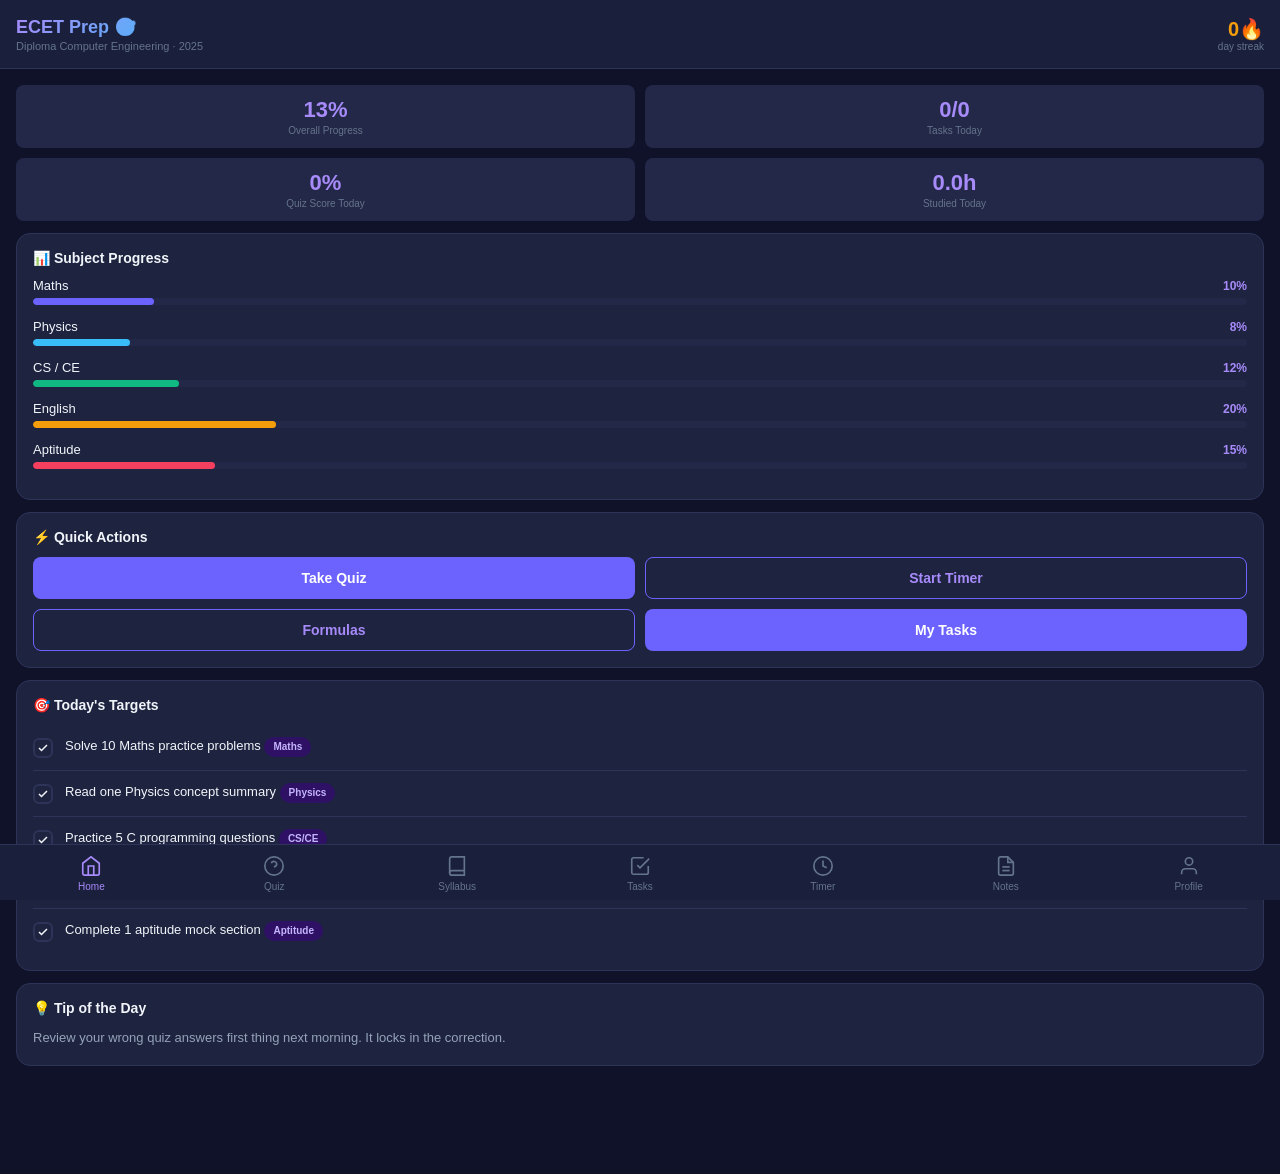
==== commit fc053504: "Update index.html" ====
--- a/index.html
+++ b/index.html
@@ -1,1002 +1,908 @@
+
 <!DOCTYPE html>
 <html lang="en">
 <head>
 <meta charset="UTF-8">
-<meta name="viewport" content="width=device-width, initial-scale=1.0">
-<title>ShopVault — Affiliate Store</title>
-<link href="https://fonts.googleapis.com/css2?family=Syne:wght@400;600;700;800&family=DM+Sans:ital,wght@0,300;0,400;0,500;1,300&display=swap" rel="stylesheet">
+<meta name="viewport" content="width=device-width, initial-scale=1.0, maximum-scale=1.0, user-scalable=no">
+<meta name="theme-color" content="#1a1f3c">
+<meta name="mobile-web-app-capable" content="yes">
+<meta name="apple-mobile-web-app-capable" content="yes">
+<meta name="apple-mobile-web-app-status-bar-style" content="black-translucent">
+<title>ECET Prep — Diploma CE</title>
 <style>
-  :root {
-    --bg: #0a0a0f;
-    --surface: #13131a;
-    --card: #1a1a25;
-    --border: #2a2a3a;
-    --accent: #ff6b35;
-    --accent2: #ffd700;
-    --text: #f0f0f5;
-    --muted: #888899;
-    --success: #4ade80;
-    --danger: #f87171;
-  }
-  * { margin:0; padding:0; box-sizing:border-box; }
-  body { background:var(--bg); color:var(--text); font-family:'DM Sans',sans-serif; min-height:100vh; }
-
-  .page { display:none; }
-  .page.active { display:block; }
-
-  /* ── HEADER ── */
-  header {
-    position:sticky; top:0; z-index:100;
-    background:rgba(10,10,15,0.90); backdrop-filter:blur(16px);
-    border-bottom:1px solid var(--border);
-    padding:0 2rem;
-    display:flex; align-items:center; justify-content:space-between;
-    height:64px; gap:1rem;
-  }
-  .logo {
-    font-family:'Syne',sans-serif; font-weight:800; font-size:1.4rem;
-    display:flex; align-items:center; gap:.5rem; flex-shrink:0;
-  }
-  .logo span { color:var(--accent); }
-  .logo-icon { font-size:1.6rem; }
-  .header-logo-img { height:36px; object-fit:contain; }
-
-  /* ── SEARCH BAR IN HEADER ── */
-  .header-search {
-    flex:1; max-width:420px;
-    position:relative; display:flex; align-items:center;
-  }
-  .header-search input {
-    width:100%; background:var(--card); border:1px solid var(--border);
-    color:var(--text); padding:.55rem 2.6rem .55rem 1rem;
-    border-radius:10px; font-family:'DM Sans',sans-serif; font-size:.9rem;
-    outline:none; transition:border-color .2s;
-  }
-  .header-search input:focus { border-color:var(--accent); }
-  .header-search input::placeholder { color:var(--muted); }
-  .search-icon {
-    position:absolute; right:.8rem; color:var(--muted);
-    font-size:1rem; pointer-events:none;
-  }
-  .search-clear {
-    position:absolute; right:.8rem; color:var(--muted); cursor:pointer;
-    font-size:.9rem; display:none; background:none; border:none;
-    line-height:1; padding:0;
-  }
-  .search-clear:hover { color:var(--text); }
-
-  /* ── HERO ── */
-  .hero {
-    text-align:center; padding:4rem 2rem 2.5rem;
-    background: radial-gradient(ellipse 80% 50% at 50% -10%, rgba(255,107,53,.18) 0%, transparent 70%);
-  }
-  .hero h1 { font-family:'Syne',sans-serif; font-size:clamp(2rem,5vw,3.5rem); font-weight:800; line-height:1.1; }
-  .hero h1 em { color:var(--accent); font-style:normal; }
-  .hero p { color:var(--muted); margin-top:.8rem; font-size:1.05rem; }
-
-  /* ── SEARCH RESULTS BANNER ── */
-  .search-banner {
-    max-width:1200px; margin:0 auto;
-    padding:.8rem 2rem 0;
-    display:none; align-items:center; gap:.6rem; flex-wrap:wrap;
-  }
-  .search-banner.visible { display:flex; }
-  .search-banner p { color:var(--muted); font-size:.9rem; }
-  .search-banner strong { color:var(--text); }
-  .search-banner .clear-btn {
-    background:transparent; border:1px solid var(--border);
-    color:var(--muted); padding:.3rem .8rem; border-radius:6px;
-    cursor:pointer; font-size:.8rem; transition:all .2s;
-  }
-  .search-banner .clear-btn:hover { border-color:var(--accent); color:var(--accent); }
-
-  /* ── FILTER CHIPS ── */
-  .filter-wrap {
-    max-width:1200px; margin:0 auto;
-    padding:1.2rem 2rem .4rem;
-    display:flex; gap:.5rem; flex-wrap:wrap; align-items:center;
-  }
-  .filter-label { color:var(--muted); font-size:.82rem; margin-right:.3rem; }
-  .chip {
-    padding:.35rem .9rem; border-radius:20px; border:1px solid var(--border);
-    background:transparent; color:var(--muted); cursor:pointer;
-    font-family:'DM Sans',sans-serif; font-size:.82rem; transition:all .2s;
-    white-space:nowrap;
-  }
-  .chip:hover { border-color:var(--accent); color:var(--accent); }
-  .chip.active { background:var(--accent); border-color:var(--accent); color:#fff; }
-
-  /* ── PRODUCT GRID ── */
-  .grid-wrap { padding:1.2rem 2rem 2rem; max-width:1200px; margin:0 auto; }
-
-  /* ── GROUP SECTION ── */
-  .group-section { margin-bottom:3rem; }
-  .group-header {
-    display:flex; align-items:center; gap:1rem; margin-bottom:1.2rem;
-  }
-  .group-title {
-    font-family:'Syne',sans-serif; font-weight:700; font-size:1.15rem;
-    display:flex; align-items:center; gap:.5rem;
-  }
-  .group-count {
-    background:var(--surface); border:1px solid var(--border);
-    color:var(--muted); font-size:.75rem; padding:.15rem .55rem;
-    border-radius:20px; font-family:'DM Sans',sans-serif;
-  }
-  .group-line { flex:1; height:1px; background:var(--border); }
-
-  .products-grid {
-    display:grid;
-    grid-template-columns:repeat(auto-fill, minmax(260px, 1fr));
-    gap:1.5rem;
-  }
-  .empty-state {
-    text-align:center; padding:4rem 2rem; color:var(--muted);
-  }
-  .empty-state .big { font-size:3rem; margin-bottom:.8rem; }
-
-  /* ── PRODUCT CARD ── */
-  .product-card {
-    background:var(--card); border:1px solid var(--border); border-radius:16px;
-    overflow:hidden; display:flex; flex-direction:column;
-    transition:transform .25s, box-shadow .25s; position:relative;
-  }
-  .product-card:hover { transform:translateY(-4px); box-shadow:0 12px 40px rgba(255,107,53,.15); }
-  .product-img-wrap { position:relative; height:200px; overflow:hidden; background:#111; }
-  .product-img-wrap img { width:100%; height:100%; object-fit:cover; transition:transform .4s; }
-  .product-card:hover .product-img-wrap img { transform:scale(1.05); }
-  .no-img {
-    width:100%; height:100%; display:flex; flex-direction:column;
-    align-items:center; justify-content:center; color:var(--muted); gap:.4rem; font-size:.85rem;
-  }
-  .no-img .icon { font-size:2.5rem; }
-  .product-body { padding:1.2rem; flex:1; display:flex; flex-direction:column; gap:.8rem; }
-  .product-name { font-family:'Syne',sans-serif; font-weight:700; font-size:1.05rem; line-height:1.3; }
-  .product-desc { color:var(--muted); font-size:.88rem; line-height:1.5; flex:1; }
-  .product-group-tag {
-    display:inline-block; background:rgba(255,107,53,.12); border:1px solid rgba(255,107,53,.25);
-    color:var(--accent); font-size:.72rem; padding:.15rem .55rem; border-radius:6px;
-    font-family:'DM Sans',sans-serif; letter-spacing:.04em;
-  }
-  .btn-open {
-    display:block; text-align:center; text-decoration:none;
-    background:var(--accent); color:#fff; font-family:'Syne',sans-serif; font-weight:700;
-    padding:.7rem 1rem; border-radius:10px; border:none; cursor:pointer;
-    font-size:.9rem; letter-spacing:.03em; transition:background .2s, transform .15s;
-    margin-top:auto;
-  }
-  .btn-open:hover { background:#ff8554; transform:scale(1.02); }
-
-  /* ── LOGIN SECTION ── */
-  .login-section {
-    border-top:1px solid var(--border); padding:4rem 2rem;
-    display:flex; flex-direction:column; align-items:center; gap:.8rem;
-    background: linear-gradient(to bottom, transparent, rgba(255,107,53,.04));
-  }
-  .login-section p { color:var(--muted); font-size:.9rem; }
-  .btn-login-toggle {
-    background:transparent; border:1px solid var(--border);
-    color:var(--muted); padding:.55rem 1.4rem; border-radius:8px;
-    cursor:pointer; font-family:'DM Sans',sans-serif; font-size:.9rem;
-    transition:border-color .2s, color .2s;
-  }
-  .btn-login-toggle:hover { border-color:var(--accent); color:var(--accent); }
-
-  /* ── MODAL ── */
-  .modal-overlay {
-    display:none; position:fixed; inset:0;
-    background:rgba(0,0,0,.75); backdrop-filter:blur(8px);
-    z-index:200; align-items:center; justify-content:center;
-  }
-  .modal-overlay.open { display:flex; }
-  .modal {
-    background:var(--surface); border:1px solid var(--border); border-radius:20px;
-    padding:2.5rem; width:min(420px,90vw); animation:slideUp .3s ease;
-  }
-  @keyframes slideUp { from{transform:translateY(20px);opacity:0} to{transform:translateY(0);opacity:1} }
-  .modal h2 { font-family:'Syne',sans-serif; font-weight:800; font-size:1.4rem; margin-bottom:1.5rem; }
-  .modal h2 span { color:var(--accent); }
-  .field { display:flex; flex-direction:column; gap:.4rem; margin-bottom:1rem; }
-  .field label { font-size:.8rem; color:var(--muted); letter-spacing:.06em; text-transform:uppercase; }
-  .field input, .field textarea, .field select {
-    background:var(--card); border:1px solid var(--border); color:var(--text);
-    padding:.7rem 1rem; border-radius:10px; font-family:'DM Sans',sans-serif; font-size:.95rem;
-    outline:none; transition:border-color .2s;
-  }
-  .field input:focus, .field textarea:focus, .field select:focus { border-color:var(--accent); }
-  .field textarea { resize:vertical; min-height:80px; }
-  .field select option { background:var(--card); }
-  .btn-primary {
-    width:100%; padding:.8rem; background:var(--accent); color:#fff;
-    border:none; border-radius:10px; font-family:'Syne',sans-serif; font-weight:700;
-    font-size:1rem; cursor:pointer; transition:background .2s;
-  }
-  .btn-primary:hover { background:#ff8554; }
-  .btn-secondary {
-    width:100%; padding:.7rem; background:transparent; color:var(--muted);
-    border:1px solid var(--border); border-radius:10px; font-family:'DM Sans',sans-serif;
-    font-size:.9rem; cursor:pointer; margin-top:.6rem; transition:border-color .2s;
-  }
-  .btn-secondary:hover { border-color:var(--muted); }
-  .error-msg { color:var(--danger); font-size:.85rem; margin-bottom:.8rem; display:none; }
-
-  /* ── ADMIN ── */
-  .admin-wrap { max-width:1100px; margin:0 auto; padding:2rem; }
-  .admin-header {
-    display:flex; align-items:center; justify-content:space-between;
-    margin-bottom:2rem; flex-wrap:wrap; gap:1rem;
-  }
-  .admin-header h2 { font-family:'Syne',sans-serif; font-weight:800; font-size:1.6rem; }
-  .btn-logout {
-    background:transparent; border:1px solid var(--danger); color:var(--danger);
-    padding:.5rem 1.2rem; border-radius:8px; cursor:pointer; font-family:'DM Sans',sans-serif;
-    font-size:.9rem; transition:background .2s;
-  }
-  .btn-logout:hover { background:rgba(248,113,113,.1); }
-  .admin-tabs { display:flex; gap:.6rem; margin-bottom:2rem; flex-wrap:wrap; }
-  .tab-btn {
-    padding:.55rem 1.3rem; border-radius:8px; border:1px solid var(--border);
-    background:transparent; color:var(--muted); cursor:pointer;
-    font-family:'DM Sans',sans-serif; font-size:.9rem; transition:all .2s;
-  }
-  .tab-btn.active, .tab-btn:hover { background:var(--accent); border-color:var(--accent); color:#fff; }
-  .tab-panel { display:none; }
-  .tab-panel.active { display:block; }
-  .panel-card {
-    background:var(--card); border:1px solid var(--border); border-radius:16px; padding:2rem;
-  }
-  .panel-card h3 { font-family:'Syne',sans-serif; font-weight:700; margin-bottom:1.5rem; font-size:1.1rem; }
-
-  .admin-product-list { display:flex; flex-direction:column; gap:.8rem; }
-  .admin-product-item {
-    display:flex; align-items:center; gap:1rem;
-    background:var(--surface); border:1px solid var(--border); border-radius:10px; padding:1rem;
-  }
-  .admin-product-item img { width:56px; height:56px; object-fit:cover; border-radius:8px; background:#111; flex-shrink:0; }
-  .admin-product-item .info { flex:1; min-width:0; }
-  .admin-product-item .info strong { display:block; font-family:'Syne',sans-serif; font-size:.95rem; }
-  .admin-product-item .info small { color:var(--muted); font-size:.8rem; }
-  .admin-product-item .info .itag {
-    display:inline-block; margin-top:.25rem;
-    background:rgba(255,107,53,.1); border:1px solid rgba(255,107,53,.2);
-    color:var(--accent); font-size:.7rem; padding:.1rem .45rem; border-radius:5px;
-  }
-  .admin-actions { display:flex; gap:.5rem; flex-shrink:0; }
-  .btn-edit {
-    padding:.4rem .9rem; background:transparent; border:1px solid var(--border);
-    color:var(--text); border-radius:7px; cursor:pointer; font-size:.82rem; transition:all .2s;
-  }
-  .btn-edit:hover { border-color:var(--accent2); color:var(--accent2); }
-  .btn-del {
-    padding:.4rem .9rem; background:transparent; border:1px solid var(--border);
-    color:var(--danger); border-radius:7px; cursor:pointer; font-size:.82rem; transition:all .2s;
-  }
-  .btn-del:hover { background:rgba(248,113,113,.1); border-color:var(--danger); }
-
-  /* Group manager in admin */
-  .group-list { display:flex; flex-direction:column; gap:.6rem; margin-bottom:1.5rem; }
-  .group-item {
-    display:flex; align-items:center; gap:.8rem;
-    background:var(--surface); border:1px solid var(--border); border-radius:10px; padding:.8rem 1rem;
-  }
-  .group-item .gname { flex:1; font-size:.95rem; }
-  .group-item .gcount { color:var(--muted); font-size:.8rem; }
-  .btn-gdel {
-    padding:.3rem .7rem; background:transparent; border:1px solid var(--border);
-    color:var(--danger); border-radius:6px; cursor:pointer; font-size:.78rem; transition:all .2s;
-  }
-  .btn-gdel:hover { background:rgba(248,113,113,.1); border-color:var(--danger); }
-  .group-add-row { display:flex; gap:.6rem; }
-  .group-add-row input {
-    flex:1; background:var(--card); border:1px solid var(--border); color:var(--text);
-    padding:.6rem 1rem; border-radius:8px; font-family:'DM Sans',sans-serif; font-size:.9rem; outline:none;
-    transition:border-color .2s;
-  }
-  .group-add-row input:focus { border-color:var(--accent); }
-  .btn-gadd {
-    padding:.6rem 1.2rem; background:var(--accent); color:#fff; border:none;
-    border-radius:8px; font-family:'Syne',sans-serif; font-weight:700; font-size:.85rem;
-    cursor:pointer; transition:background .2s; white-space:nowrap;
-  }
-  .btn-gadd:hover { background:#ff8554; }
-
-  /* logo */
-  .logo-preview {
-    width:100px; height:100px; border-radius:12px; background:var(--surface);
-    border:2px dashed var(--border); display:flex; align-items:center; justify-content:center;
-    overflow:hidden; margin-bottom:1rem; cursor:pointer;
-  }
-  .logo-preview img { width:100%; height:100%; object-fit:contain; }
-  .logo-preview span { color:var(--muted); font-size:.8rem; text-align:center; padding:.3rem; }
-
-  /* img upload */
-  .img-upload-area {
-    border:2px dashed var(--border); border-radius:10px; padding:1.5rem;
-    text-align:center; color:var(--muted); font-size:.85rem; cursor:pointer;
-    transition:border-color .2s; position:relative;
-  }
-  .img-upload-area:hover { border-color:var(--accent); }
-  .img-upload-area input[type=file] { position:absolute; inset:0; opacity:0; cursor:pointer; }
-  .img-preview-thumb {
-    width:100%; max-height:160px; object-fit:cover; border-radius:8px; margin-top:.8rem; display:none;
-  }
-
-  /* toast */
-  .toast {
-    position:fixed; bottom:2rem; right:2rem; z-index:999;
-    background:var(--success); color:#000; padding:.8rem 1.4rem;
-    border-radius:10px; font-weight:600; font-size:.9rem;
-    transform:translateY(80px); opacity:0; transition:all .3s; pointer-events:none;
-  }
-  .toast.show { transform:translateY(0); opacity:1; }
-
-  @media(max-width:600px){
-    .header-search { display:none; }
-    .admin-product-item { flex-wrap:wrap; }
-    .admin-actions { width:100%; }
-    header { padding:0 1rem; }
-    .grid-wrap { padding:1rem; }
-    .filter-wrap { padding:.8rem 1rem .2rem; }
-  }
-  @media(max-width:480px){
-    .search-banner { padding:.6rem 1rem 0; }
-  }
+*{box-sizing:border-box;margin:0;padding:0;-webkit-tap-highlight-color:transparent}
+:root{
+  --bg:#0f1229;--bg2:#1a1f3c;--bg3:#232848;--bg4:#2d3457;
+  --accent:#6c63ff;--accent2:#a78bfa;--green:#10b981;--amber:#f59e0b;--rose:#f43f5e;--sky:#38bdf8;
+  --text:#f1f5f9;--text2:#94a3b8;--text3:#64748b;
+  --border:#2d3457;--card:#1e2340;
+  --radius:14px;--radius-sm:8px;
+}
+body{font-family:-apple-system,BlinkMacSystemFont,'Segoe UI',sans-serif;background:var(--bg);color:var(--text);min-height:100vh;overflow-x:hidden;padding-bottom:80px}
+/* NAV */
+.bottom-nav{position:fixed;bottom:0;left:0;right:0;background:var(--bg2);border-top:1px solid var(--border);display:flex;z-index:100;padding-bottom:env(safe-area-inset-bottom)}
+.nav-tab{flex:1;display:flex;flex-direction:column;align-items:center;padding:10px 4px 8px;cursor:pointer;color:var(--text3);font-size:10px;gap:4px;transition:color .2s}
+.nav-tab.active{color:var(--accent2)}
+.nav-tab svg{width:22px;height:22px;stroke-width:1.8}
+/* PAGES */
+.page{display:none;padding:16px;animation:fadeIn .2s ease}
+.page.active{display:block}
+@keyframes fadeIn{from{opacity:0;transform:translateY(6px)}to{opacity:1;transform:translateY(0)}}
+/* HEADER */
+.app-header{background:var(--bg2);padding:16px;border-bottom:1px solid var(--border);position:sticky;top:0;z-index:50}
+.header-row{display:flex;align-items:center;justify-content:space-between}
+.app-title{font-size:18px;font-weight:700;background:linear-gradient(135deg,var(--accent2),var(--sky));-webkit-background-clip:text;-webkit-text-fill-color:transparent}
+.header-sub{font-size:11px;color:var(--text3);margin-top:2px}
+/* CARDS */
+.card{background:var(--card);border:1px solid var(--border);border-radius:var(--radius);padding:16px;margin-bottom:12px}
+.card-title{font-size:14px;font-weight:600;color:var(--text);margin-bottom:12px;display:flex;align-items:center;gap:8px}
+/* GRID */
+.grid-2{display:grid;grid-template-columns:1fr 1fr;gap:10px}
+.grid-3{display:grid;grid-template-columns:repeat(3,1fr);gap:8px}
+/* METRIC */
+.metric{background:var(--bg3);border-radius:var(--radius-sm);padding:12px;text-align:center}
+.metric-val{font-size:22px;font-weight:700;color:var(--accent2)}
+.metric-lbl{font-size:10px;color:var(--text3);margin-top:2px}
+/* PROGRESS */
+.prog-wrap{margin-bottom:14px}
+.prog-row{display:flex;justify-content:space-between;align-items:center;margin-bottom:5px}
+.prog-name{font-size:13px;color:var(--text)}
+.prog-pct{font-size:12px;font-weight:600;color:var(--accent2)}
+.prog-bar{height:7px;background:var(--bg3);border-radius:4px;overflow:hidden}
+.prog-fill{height:100%;border-radius:4px;transition:width .6s cubic-bezier(.4,0,.2,1)}
+/* BUTTON */
+.btn{display:inline-flex;align-items:center;justify-content:center;gap:6px;padding:12px 20px;border-radius:var(--radius-sm);font-size:14px;font-weight:600;cursor:pointer;border:none;transition:all .2s;font-family:inherit}
+.btn-primary{background:var(--accent);color:#fff}
+.btn-primary:active{transform:scale(0.97)}
+.btn-outline{background:transparent;color:var(--accent2);border:1px solid var(--accent)}
+.btn-full{width:100%}
+.btn-sm{padding:8px 14px;font-size:12px}
+/* BADGE */
+.badge{display:inline-flex;align-items:center;padding:3px 9px;border-radius:20px;font-size:11px;font-weight:600}
+.b-green{background:#064e3b;color:#6ee7b7}.b-amber{background:#451a03;color:#fcd34d}.b-rose{background:#4c0519;color:#fda4af}.b-purple{background:#2e1065;color:#c4b5fd}.b-sky{background:#082f49;color:#7dd3fc}
+/* QUIZ */
+.quiz-opt{display:block;width:100%;padding:13px 16px;background:var(--bg3);border:1.5px solid var(--border);border-radius:var(--radius-sm);text-align:left;color:var(--text);font-size:14px;font-family:inherit;cursor:pointer;margin-bottom:8px;transition:all .2s}
+.quiz-opt:active{transform:scale(0.98)}
+.quiz-opt.correct{background:#064e3b;border-color:#10b981;color:#6ee7b7}
+.quiz-opt.wrong{background:#4c0519;border-color:#f43f5e;color:#fda4af}
+.quiz-opt.disabled{cursor:default;pointer-events:none}
+.quiz-q{font-size:15px;color:var(--text);line-height:1.5;margin-bottom:16px;font-weight:500}
+.quiz-progress{font-size:12px;color:var(--text3);margin-bottom:8px}
+/* TOPIC CARD */
+.topic-chip{display:inline-block;padding:6px 12px;border-radius:20px;font-size:12px;background:var(--bg3);color:var(--accent2);border:1px solid var(--border);margin:4px;cursor:pointer;transition:all .2s}
+.topic-chip.active,.topic-chip:active{background:var(--accent);color:#fff;border-color:var(--accent)}
+/* FORMULA */
+.formula-box{background:var(--bg3);border-left:3px solid var(--accent);border-radius:0 var(--radius-sm) var(--radius-sm) 0;padding:12px;margin-bottom:10px}
+.formula-title{font-size:12px;color:var(--accent2);font-weight:600;margin-bottom:4px}
+.formula-text{font-size:13px;color:var(--text);font-family:monospace;line-height:1.6}
+/* TASK */
+.task-item{display:flex;align-items:flex-start;gap:12px;padding:12px 0;border-bottom:1px solid var(--border)}
+.task-item:last-child{border-bottom:none}
+.task-cb{width:20px;height:20px;border-radius:6px;border:2px solid var(--border);flex-shrink:0;display:flex;align-items:center;justify-content:center;cursor:pointer;transition:all .2s;margin-top:1px}
+.task-cb.done{background:var(--green);border-color:var(--green)}
+.task-text{font-size:13px;color:var(--text);line-height:1.4}
+.task-text.done{text-decoration:line-through;color:var(--text3)}
+/* STREAK */
+.streak-box{text-align:center;padding:20px;background:var(--bg3);border-radius:var(--radius);border:1px solid var(--border)}
+.streak-num{font-size:48px;font-weight:800;background:linear-gradient(135deg,#f59e0b,#f43f5e);-webkit-background-clip:text;-webkit-text-fill-color:transparent}
+/* TIMER */
+.timer-face{font-size:56px;font-weight:800;text-align:center;font-variant-numeric:tabular-nums;color:var(--accent2);letter-spacing:-2px;margin:16px 0}
+/* INPUT */
+input[type=text],input[type=number],select,textarea{width:100%;padding:12px;background:var(--bg3);border:1px solid var(--border);border-radius:var(--radius-sm);color:var(--text);font-size:14px;font-family:inherit;outline:none;margin-bottom:10px}
+input:focus,select:focus,textarea:focus{border-color:var(--accent)}
+textarea{resize:vertical;min-height:80px}
+label{font-size:12px;color:var(--text3);margin-bottom:4px;display:block}
+/* TABS */
+.tabs{display:flex;background:var(--bg3);border-radius:var(--radius-sm);padding:3px;margin-bottom:16px}
+.tab{flex:1;padding:8px;text-align:center;font-size:12px;font-weight:600;border-radius:6px;cursor:pointer;color:var(--text3);transition:all .2s}
+.tab.active{background:var(--accent);color:#fff}
+/* NOTES */
+.note-item{background:var(--bg3);border-radius:var(--radius-sm);padding:12px;margin-bottom:8px;border-left:3px solid var(--accent)}
+.note-subj{font-size:10px;color:var(--accent2);font-weight:600;margin-bottom:4px}
+.note-text{font-size:13px;color:var(--text);line-height:1.5}
+/* TOAST */
+.toast{position:fixed;top:20px;left:50%;transform:translateX(-50%);background:var(--green);color:#fff;padding:10px 20px;border-radius:20px;font-size:13px;font-weight:600;z-index:999;opacity:0;transition:opacity .3s;pointer-events:none}
+.toast.show{opacity:1}
+/* MODAL */
+.modal-bg{position:fixed;inset:0;background:rgba(0,0,0,.7);z-index:200;display:none;align-items:flex-end}
+.modal-bg.open{display:flex}
+.modal{background:var(--bg2);border-radius:var(--radius) var(--radius) 0 0;padding:20px;width:100%;max-height:85vh;overflow-y:auto}
+.modal-title{font-size:16px;font-weight:700;margin-bottom:16px}
+/* RESULT */
+.result-circle{width:100px;height:100px;border-radius:50%;margin:0 auto 16px;display:flex;flex-direction:column;align-items:center;justify-content:center;font-size:28px;font-weight:800}
+/* CHAPTER */
+.chapter-item{display:flex;align-items:center;justify-content:space-between;padding:12px 0;border-bottom:1px solid var(--border)}
+.chapter-item:last-child{border-bottom:none}
+.chapter-name{font-size:13px;color:var(--text)}
+/* SCROLL HIDE */
+::-webkit-scrollbar{width:0}
 </style>
 </head>
 <body>
 
-<!-- ════════ PAGE 1: STOREFRONT ════════ -->
-<div id="page-store" class="page active">
-
-  <header>
-    <div class="logo">
-      <span class="logo-icon" id="header-logo-icon">🛍️</span>
-      <span>Shop<span>Vault</span></span>
-      <img id="header-logo-img" class="header-logo-img" src="" style="display:none" alt="logo">
-    </div>
-    <div class="header-search">
-      <input type="text" id="store-search" placeholder="🔍  Search products…" oninput="handleSearch()" onkeydown="if(event.key==='Escape')clearSearch()">
-      <span class="search-icon" id="search-icon-static">⌕</span>
-      <button class="search-clear" id="search-clear-btn" onclick="clearSearch()">✕</button>
-    </div>
-  </header>
-
-  <div class="hero">
-    <h1>Curated <em>Picks</em> Just for You</h1>
-    <p>Hand-selected affiliate products — click to grab the best deals.</p>
-  </div>
-
-  <!-- Search result banner -->
-  <div class="search-banner" id="search-banner">
-    <p>Showing results for <strong id="search-term-display"></strong></p>
-    <button class="clear-btn" onclick="clearSearch()">✕ Clear</button>
-  </div>
-
-  <!-- Filter chips -->
-  <div class="filter-wrap" id="filter-wrap" style="display:none">
-    <span class="filter-label">Filter:</span>
-    <div id="filter-chips"></div>
-  </div>
-
-  <div class="grid-wrap" id="grid-wrap">
-    <!-- rendered by JS -->
-  </div>
-
-  <div class="login-section">
-    <p>Store owner?</p>
-    <button class="btn-login-toggle" onclick="openLoginModal()">Admin Login</button>
-  </div>
-
+<div class="toast" id="toast"></div>
+
+<!-- APP HEADER -->
+<div class="app-header">
+  <div class="header-row">
+    <div>
+      <div class="app-title">ECET Prep 🎯</div>
+      <div class="header-sub" id="header-sub">Diploma Computer Engineering · 2025</div>
+    </div>
+    <div style="text-align:right">
+      <div style="font-size:20px;font-weight:800;color:var(--amber)" id="streak-disp">0🔥</div>
+      <div style="font-size:10px;color:var(--text3)">day streak</div>
+    </div>
+  </div>
 </div>
 
-<!-- ════════ PAGE 2: ADMIN ════════ -->
-<div id="page-admin" class="page">
-
-  <header>
-    <div class="logo">
-      <span class="logo-icon" id="admin-logo-icon">🛍️</span>
-      <span>Shop<span>Vault</span> <span style="color:var(--muted);font-size:.85rem;font-weight:400">Admin</span></span>
-      <img id="admin-logo-img" class="header-logo-img" src="" style="display:none" alt="logo">
-    </div>
-    <button class="btn-logout" onclick="logout()">Log out</button>
-  </header>
-
-  <div class="admin-wrap">
-    <div class="admin-header"><h2>Dashboard</h2></div>
-
-    <div class="admin-tabs">
-      <button class="tab-btn active" onclick="switchTab('tab-products',this)">📦 Products</button>
-      <button class="tab-btn" onclick="switchTab('tab-create',this)">➕ Create</button>
-      <button class="tab-btn" onclick="switchTab('tab-groups',this)">🗂️ Groups</button>
-      <button class="tab-btn" onclick="switchTab('tab-settings',this)">⚙️ Settings</button>
-    </div>
-
-    <!-- TAB: Products -->
-    <div id="tab-products" class="tab-panel active">
-      <div class="panel-card">
-        <div style="display:flex;align-items:center;justify-content:space-between;margin-bottom:1.5rem;flex-wrap:wrap;gap:.8rem">
-          <h3 style="margin:0">All Products</h3>
-          <input type="text" id="admin-search" placeholder="🔍 Search…" oninput="renderAdminProducts()"
-            style="background:var(--surface);border:1px solid var(--border);color:var(--text);padding:.5rem .9rem;border-radius:8px;font-family:'DM Sans',sans-serif;font-size:.85rem;outline:none;width:200px">
+<!-- PAGES -->
+
+<!-- HOME -->
+<div class="page active" id="page-home">
+  <div class="grid-2" style="margin-bottom:10px">
+    <div class="metric"><div class="metric-val" id="hm-score">0%</div><div class="metric-lbl">Overall Progress</div></div>
+    <div class="metric"><div class="metric-val" id="hm-done">0/0</div><div class="metric-lbl">Tasks Today</div></div>
+  </div>
+  <div class="grid-2" style="margin-bottom:12px">
+    <div class="metric"><div class="metric-val" id="hm-quiz">0</div><div class="metric-lbl">Quiz Score Today</div></div>
+    <div class="metric"><div class="metric-val" id="hm-study">0h</div><div class="metric-lbl">Studied Today</div></div>
+  </div>
+
+  <div class="card">
+    <div class="card-title">📊 Subject Progress</div>
+    <div id="home-progress"></div>
+  </div>
+
+  <div class="card">
+    <div class="card-title">⚡ Quick Actions</div>
+    <div class="grid-2">
+      <button class="btn btn-primary" onclick="goPage('quiz')">Take Quiz</button>
+      <button class="btn btn-outline" onclick="goPage('timer')">Start Timer</button>
+      <button class="btn btn-outline" onclick="goPage('formulas')">Formulas</button>
+      <button class="btn btn-primary" onclick="goPage('tasks')">My Tasks</button>
+    </div>
+  </div>
+
+  <div class="card">
+    <div class="card-title">🎯 Today's Targets</div>
+    <div id="today-targets"></div>
+  </div>
+
+  <div class="card">
+    <div class="card-title">💡 Tip of the Day</div>
+    <div id="tip-box" style="font-size:13px;color:var(--text2);line-height:1.6"></div>
+  </div>
+</div>
+
+<!-- QUIZ -->
+<div class="page" id="page-quiz">
+  <!-- Subject select screen -->
+  <div id="quiz-select">
+    <div class="card">
+      <div class="card-title">🧠 Practice Quiz</div>
+      <p style="font-size:13px;color:var(--text2);margin-bottom:14px">Choose a subject to test yourself</p>
+      <div id="subj-chips" style="margin-bottom:16px"></div>
+      <div style="margin-bottom:12px">
+        <label>Number of questions</label>
+        <select id="q-count">
+          <option value="5">5 questions (Quick)</option>
+          <option value="10" selected>10 questions (Standard)</option>
+          <option value="20">20 questions (Full Test)</option>
+        </select>
+      </div>
+      <button class="btn btn-primary btn-full" onclick="startQuiz()">Start Quiz ▶</button>
+    </div>
+    <div class="card">
+      <div class="card-title">📈 Quiz History</div>
+      <div id="quiz-history"></div>
+    </div>
+  </div>
+
+  <!-- Quiz active screen -->
+  <div id="quiz-active" style="display:none">
+    <div class="card">
+      <div class="quiz-progress" id="q-progress">Question 1 of 10</div>
+      <div style="height:5px;background:var(--bg3);border-radius:3px;margin-bottom:16px"><div id="q-progbar" style="height:100%;background:var(--accent);border-radius:3px;transition:width .4s"></div></div>
+      <div class="quiz-q" id="q-text"></div>
+      <div id="q-options"></div>
+      <div id="q-explain" style="display:none;font-size:12px;color:var(--accent2);background:var(--bg3);padding:10px;border-radius:var(--radius-sm);margin-top:8px;line-height:1.5"></div>
+      <button class="btn btn-primary btn-full" id="q-next" style="display:none;margin-top:12px" onclick="nextQuestion()">Next →</button>
+    </div>
+  </div>
+
+  <!-- Quiz result screen -->
+  <div id="quiz-result" style="display:none">
+    <div class="card" style="text-align:center">
+      <div class="result-circle" id="result-circle">
+        <div id="result-pct"></div>
+        <div style="font-size:12px;font-weight:400;color:var(--text2)" id="result-lbl"></div>
+      </div>
+      <div style="font-size:22px;font-weight:700;margin-bottom:8px" id="result-msg"></div>
+      <div style="font-size:14px;color:var(--text2);margin-bottom:20px" id="result-sub"></div>
+      <div class="grid-2" style="margin-bottom:16px">
+        <div class="metric"><div class="metric-val" id="r-correct" style="color:var(--green)"></div><div class="metric-lbl">Correct</div></div>
+        <div class="metric"><div class="metric-val" id="r-wrong" style="color:var(--rose)"></div><div class="metric-lbl">Wrong</div></div>
+      </div>
+      <button class="btn btn-primary btn-full" onclick="resetQuiz()" style="margin-bottom:8px">Try Again 🔄</button>
+      <button class="btn btn-outline btn-full" onclick="goPage('home')">Back to Home</button>
+    </div>
+  </div>
+</div>
+
+<!-- TOPICS / SYLLABUS -->
+<div class="page" id="page-topics">
+  <div class="tabs">
+    <div class="tab active" onclick="showTopicTab('maths')">Maths</div>
+    <div class="tab" onclick="showTopicTab('physics')">Physics</div>
+    <div class="tab" onclick="showTopicTab('cs')">CS / CE</div>
+    <div class="tab" onclick="showTopicTab('english')">English</div>
+  </div>
+  <div id="topics-content"></div>
+</div>
+
+<!-- FORMULAS -->
+<div class="page" id="page-formulas">
+  <div class="tabs">
+    <div class="tab active" onclick="showFormulaTab('maths')">Maths</div>
+    <div class="tab" onclick="showFormulaTab('physics')">Physics</div>
+    <div class="tab" onclick="showFormulaTab('cs')">CS</div>
+  </div>
+  <div id="formulas-content"></div>
+</div>
+
+<!-- TASKS -->
+<div class="page" id="page-tasks">
+  <div class="card">
+    <div class="card-title">➕ Add Task</div>
+    <label>Task description</label>
+    <input type="text" id="new-task-text" placeholder="e.g. Complete Algebra chapter 3">
+    <label>Subject</label>
+    <select id="new-task-subj">
+      <option>Maths</option><option>Physics</option><option>CS/CE</option><option>English</option><option>Aptitude</option>
+    </select>
+    <label>Priority</label>
+    <select id="new-task-pri"><option>High</option><option>Medium</option><option>Low</option></select>
+    <button class="btn btn-primary btn-full" onclick="addTask()">Add Task</button>
+  </div>
+  <div class="card">
+    <div class="card-title">📋 Today's Tasks</div>
+    <div id="task-list"></div>
+  </div>
+  <div class="card">
+    <div class="card-title">✅ Completed</div>
+    <div id="done-list"></div>
+  </div>
+</div>
+
+<!-- TIMER -->
+<div class="page" id="page-timer">
+  <div class="card" style="text-align:center">
+    <div class="card-title" style="justify-content:center">⏱ Study Timer</div>
+    <div class="tabs" style="max-width:300px;margin:0 auto 12px">
+      <div class="tab active" id="tm-focus" onclick="setTimer(25,'focus')">Focus 25m</div>
+      <div class="tab" id="tm-short" onclick="setTimer(5,'short')">Break 5m</div>
+      <div class="tab" id="tm-long" onclick="setTimer(15,'long')">Long 15m</div>
+    </div>
+    <div class="timer-face" id="timer-display">25:00</div>
+    <div style="font-size:13px;color:var(--text3);margin-bottom:16px" id="timer-subj-label">Select a subject below</div>
+    <div style="display:flex;gap:8px;justify-content:center;margin-bottom:16px;flex-wrap:wrap">
+      <span class="topic-chip active" onclick="selTimerSubj(this,'Maths')">Maths</span>
+      <span class="topic-chip" onclick="selTimerSubj(this,'Physics')">Physics</span>
+      <span class="topic-chip" onclick="selTimerSubj(this,'CS/CE')">CS/CE</span>
+      <span class="topic-chip" onclick="selTimerSubj(this,'English')">English</span>
+      <span class="topic-chip" onclick="selTimerSubj(this,'Aptitude')">Aptitude</span>
+    </div>
+    <div style="display:flex;gap:10px;justify-content:center">
+      <button class="btn btn-primary" id="timer-btn" onclick="toggleTimer()" style="min-width:120px">▶ Start</button>
+      <button class="btn btn-outline" onclick="resetTimerBtn()">↺ Reset</button>
+    </div>
+  </div>
+  <div class="grid-2">
+    <div class="metric"><div class="metric-val" id="tm-sessions">0</div><div class="metric-lbl">Sessions today</div></div>
+    <div class="metric"><div class="metric-val" id="tm-mins">0m</div><div class="metric-lbl">Focus time</div></div>
+  </div>
+  <div class="card" style="margin-top:10px">
+    <div class="card-title">📝 Session Log</div>
+    <div id="session-log" style="font-size:13px;color:var(--text3)">No sessions yet today.</div>
+  </div>
+</div>
+
+<!-- NOTES -->
+<div class="page" id="page-notes">
+  <div class="card">
+    <div class="card-title">📝 Quick Notes</div>
+    <label>Subject</label>
+    <select id="note-subj"><option>Maths</option><option>Physics</option><option>CS/CE</option><option>English</option><option>Aptitude</option></select>
+    <label>Note</label>
+    <textarea id="note-text" placeholder="Write your note, formula, or concept here..."></textarea>
+    <button class="btn btn-primary btn-full" onclick="addNote()">Save Note</button>
+  </div>
+  <div id="notes-list"></div>
+</div>
+
+<!-- PROFILE / PROGRESS -->
+<div class="page" id="page-profile">
+  <div class="streak-box" style="margin-bottom:12px">
+    <div class="streak-num" id="prof-streak">0</div>
+    <div style="font-size:13px;color:var(--text3);margin-top:4px">🔥 Day Streak</div>
+  </div>
+
+  <div class="card">
+    <div class="card-title">📊 Detailed Progress</div>
+    <div id="prof-progress"></div>
+  </div>
+
+  <div class="card">
+    <div class="card-title">🏆 Stats</div>
+    <div class="grid-2">
+      <div class="metric"><div class="metric-val" id="st-quizzes">0</div><div class="metric-lbl">Quizzes taken</div></div>
+      <div class="metric"><div class="metric-val" id="st-tasks">0</div><div class="metric-lbl">Tasks done</div></div>
+      <div class="metric"><div class="metric-val" id="st-study">0h</div><div class="metric-lbl">Total study</div></div>
+      <div class="metric"><div class="metric-val" id="st-notes">0</div><div class="metric-lbl">Notes saved</div></div>
+    </div>
+  </div>
+
+  <div class="card">
+    <div class="card-title">⚙️ Update Progress</div>
+    <label>Subject</label>
+    <select id="upd-subj"><option>Maths</option><option>Physics</option><option>CS/CE</option><option>English</option><option>Aptitude</option></select>
+    <label>Progress % (0–100)</label>
+    <input type="number" id="upd-pct" min="0" max="100" placeholder="e.g. 65">
+    <button class="btn btn-primary btn-full" onclick="updateProgress()">Update Progress</button>
+  </div>
+
+  <div class="card">
+    <div class="card-title">📅 30-Day Study Calendar</div>
+    <div id="cal-grid" style="display:grid;grid-template-columns:repeat(7,1fr);gap:4px;margin-top:4px"></div>
+    <div style="display:flex;gap:12px;margin-top:10px;font-size:11px;color:var(--text3)">
+      <span>🟢 Studied</span><span>⬜ Not logged</span>
+    </div>
+  </div>
+</div>
+
+<!-- BOTTOM NAV -->
+<nav class="bottom-nav">
+  <div class="nav-tab active" id="nav-home" onclick="goPage('home')">
+    <svg viewBox="0 0 24 24" fill="none" stroke="currentColor"><path d="M3 9l9-7 9 7v11a2 2 0 01-2 2H5a2 2 0 01-2-2z"/><polyline points="9,22 9,12 15,12 15,22"/></svg>
+    Home
+  </div>
+  <div class="nav-tab" id="nav-quiz" onclick="goPage('quiz')">
+    <svg viewBox="0 0 24 24" fill="none" stroke="currentColor"><circle cx="12" cy="12" r="10"/><path d="M9.09 9a3 3 0 015.83 1c0 2-3 3-3 3"/><line x1="12" y1="17" x2="12.01" y2="17"/></svg>
+    Quiz
+  </div>
+  <div class="nav-tab" id="nav-topics" onclick="goPage('topics')">
+    <svg viewBox="0 0 24 24" fill="none" stroke="currentColor"><path d="M4 19.5A2.5 2.5 0 016.5 17H20"/><path d="M6.5 2H20v20H6.5A2.5 2.5 0 014 19.5v-15A2.5 2.5 0 016.5 2z"/></svg>
+    Syllabus
+  </div>
+  <div class="nav-tab" id="nav-tasks" onclick="goPage('tasks')">
+    <svg viewBox="0 0 24 24" fill="none" stroke="currentColor"><polyline points="9,11 12,14 22,4"/><path d="M21 12v7a2 2 0 01-2 2H5a2 2 0 01-2-2V5a2 2 0 012-2h11"/></svg>
+    Tasks
+  </div>
+  <div class="nav-tab" id="nav-timer" onclick="goPage('timer')">
+    <svg viewBox="0 0 24 24" fill="none" stroke="currentColor"><circle cx="12" cy="12" r="10"/><polyline points="12,6 12,12 16,14"/></svg>
+    Timer
+  </div>
+  <div class="nav-tab" id="nav-notes" onclick="goPage('notes')">
+    <svg viewBox="0 0 24 24" fill="none" stroke="currentColor"><path d="M14 2H6a2 2 0 00-2 2v16a2 2 0 002 2h12a2 2 0 002-2V8z"/><polyline points="14,2 14,8 20,8"/><line x1="16" y1="13" x2="8" y2="13"/><line x1="16" y1="17" x2="8" y2="17"/></svg>
+    Notes
+  </div>
+  <div class="nav-tab" id="nav-profile" onclick="goPage('profile')">
+    <svg viewBox="0 0 24 24" fill="none" stroke="currentColor"><path d="M20 21v-2a4 4 0 00-4-4H8a4 4 0 00-4 4v2"/><circle cx="12" cy="7" r="4"/></svg>
+    Profile
+  </div>
+</nav>
+
+<script>
+// ─── DATA ───
+const KEY = 'ecet_app_v3';
+let D = {
+  progress:{Maths:10,Physics:8,CS_CE:12,English:20,Aptitude:15},
+  tasks:[], notes:[], quizHistory:[], sessions:[],
+  streak:0, lastStudyDate:'', totalStudyMins:0,
+  quizScoreToday:0, studyHoursToday:0
+};
+
+function save(){localStorage.setItem(KEY,JSON.stringify(D));}
+function load(){try{const d=JSON.parse(localStorage.getItem(KEY)||'{}');Object.assign(D,d);}catch(e){}}
+
+// ─── NAVIGATION ───
+function goPage(id){
+  document.querySelectorAll('.page').forEach(p=>p.classList.remove('active'));
+  document.getElementById('page-'+id).classList.add('active');
+  document.querySelectorAll('.nav-tab').forEach(n=>n.classList.remove('active'));
+  const nav=document.getElementById('nav-'+id);if(nav)nav.classList.add('active');
+  renderPage(id);
+}
+
+function renderPage(id){
+  if(id==='home')renderHome();
+  if(id==='quiz')renderQuizSelect();
+  if(id==='topics')renderTopics('maths');
+  if(id==='formulas')renderFormulas('maths');
+  if(id==='tasks')renderTasks();
+  if(id==='notes')renderNotes();
+  if(id==='profile')renderProfile();
+  updateHeader();
+}
+
+// ─── HEADER ───
+function updateHeader(){
+  const d=document.getElementById('streak-disp');if(d)d.textContent=D.streak+'🔥';
+}
+
+// ─── HOME ───
+const TIPS=[
+  'For ECET Maths, master Algebra and Trigonometry first — they carry the most weight.',
+  'Solve at least 10 previous year questions daily. Pattern recognition is key.',
+  'In Physics, focus on Mechanics and Optics — most questions come from there.',
+  'CS/CE questions test Data Structures and C programming basics. Practice daily.',
+  'English section: 5 vocab words a day + 1 reading passage = high score.',
+  'Set a 25-minute Pomodoro timer. Distraction-free focus beats 2 hours of half-attention.',
+  'Review your wrong quiz answers first thing next morning. It locks in the correction.',
+  'Maths formulas: write them by hand once a day. Writing > reading for memory.',
+  'Aptitude time management: skip hard questions, finish easy ones first, come back.',
+  'A 7-hour sleep night before exam > a 3 AM cramming session. Sleep consolidates memory.'
+];
+
+const TARGETS=[
+  {text:'Solve 10 Maths practice problems',subj:'Maths'},
+  {text:'Read one Physics concept summary',subj:'Physics'},
+  {text:'Practice 5 C programming questions',subj:'CS/CE'},
+  {text:'Learn 5 new English vocabulary words',subj:'English'},
+  {text:'Complete 1 aptitude mock section',subj:'Aptitude'}
+];
+
+function renderHome(){
+  const total=Object.values(D.progress).reduce((a,b)=>a+b,0);
+  const avg=Math.round(total/Object.keys(D.progress).length);
+  const el=document.getElementById('hm-score');if(el)el.textContent=avg+'%';
+  const done=D.tasks.filter(t=>t.done&&t.date===today()).length;
+  const all=D.tasks.filter(t=>t.date===today()).length;
+  const el2=document.getElementById('hm-done');if(el2)el2.textContent=done+'/'+all;
+  const el3=document.getElementById('hm-quiz');if(el3)el3.textContent=D.quizScoreToday+'%';
+  const el4=document.getElementById('hm-study');if(el4)el4.textContent=(D.studyHoursToday||0).toFixed(1)+'h';
+
+  const prog=document.getElementById('home-progress');
+  if(prog){
+    const colors={Maths:'#6c63ff',Physics:'#38bdf8',CS_CE:'#10b981',English:'#f59e0b',Aptitude:'#f43f5e'};
+    const labels={Maths:'Maths',Physics:'Physics',CS_CE:'CS / CE',English:'English',Aptitude:'Aptitude'};
+    prog.innerHTML=Object.entries(D.progress).map(([k,v])=>`
+      <div class="prog-wrap">
+        <div class="prog-row"><span class="prog-name">${labels[k]}</span><span class="prog-pct">${v}%</span></div>
+        <div class="prog-bar"><div class="prog-fill" style="width:${v}%;background:${colors[k]}"></div></div>
+      </div>`).join('');
+  }
+
+  const targ=document.getElementById('today-targets');
+  if(targ)targ.innerHTML=TARGETS.map(t=>`<div class="task-item"><div class="task-cb"><svg width="12" height="12" viewBox="0 0 24 24" fill="none" stroke="currentColor" stroke-width="3"><polyline points="20,6 9,17 4,12"/></svg></div><div class="task-text">${t.text} <span class="badge b-purple" style="font-size:10px">${t.subj}</span></div></div>`).join('');
+
+  const tip=document.getElementById('tip-box');
+  if(tip)tip.textContent=TIPS[new Date().getDate()%TIPS.length];
+  updateHeader();
+}
+
+// ─── QUIZ DATA ───
+const QUESTIONS = {
+  Maths:[
+    {q:'What is the value of sin²θ + cos²θ?',opts:['0','1','2','π'],ans:1,exp:'This is the fundamental Pythagorean identity: sin²θ + cos²θ = 1 always.'},
+    {q:'The roots of x² - 5x + 6 = 0 are:',opts:['2 and 3','1 and 6','2 and 4','3 and 4'],ans:0,exp:'Factoring: (x-2)(x-3) = 0, so x = 2 or x = 3.'},
+    {q:'What is the derivative of x³?',opts:['3x','x²','3x²','2x³'],ans:2,exp:'d/dx(xⁿ) = n·xⁿ⁻¹, so d/dx(x³) = 3x².'},
+    {q:'∫x dx equals:',opts:['x²','x²/2 + C','2x + C','x + C'],ans:1,exp:'Integration of x: ∫x dx = x²/2 + C (constant of integration).'},
+    {q:'If A is a 2×2 matrix with det(A) = 0, then A is:',opts:['Identity matrix','Singular matrix','Invertible','Diagonal'],ans:1,exp:'A matrix with determinant 0 is called a singular matrix — it has no inverse.'},
+    {q:'log₁₀(1000) = ?',opts:['2','3','4','10'],ans:1,exp:'log₁₀(1000) = log₁₀(10³) = 3.'},
+    {q:'The value of tan(45°) is:',opts:['0','√3','1','1/√2'],ans:2,exp:'tan(45°) = sin(45°)/cos(45°) = (1/√2)/(1/√2) = 1.'},
+    {q:'Sum of arithmetic series 1+2+3+...+n =',opts:['n(n+1)','n(n+1)/2','n²','(n+1)/2'],ans:1,exp:'Sum of first n natural numbers = n(n+1)/2. This is a key ECET formula.'},
+    {q:'The equation of a straight line with slope m and y-intercept c is:',opts:['y = mx','x = my + c','y = mx + c','y = m/x + c'],ans:2,exp:'Standard slope-intercept form: y = mx + c, where m=slope, c=y-intercept.'},
+    {q:'Probability of getting a head when a fair coin is tossed:',opts:['1','1/2','1/4','2'],ans:1,exp:'A fair coin has 2 equally likely outcomes (H or T), so P(Head) = 1/2.'},
+    {q:'If f(x) = 2x² + 3x + 1, then f(1) = ?',opts:['5','6','4','3'],ans:1,exp:'f(1) = 2(1)² + 3(1) + 1 = 2 + 3 + 1 = 6.'},
+    {q:'The LCM of 12 and 18 is:',opts:['6','24','36','54'],ans:2,exp:'12 = 2²×3, 18 = 2×3². LCM = 2²×3² = 36.'},
+    {q:'In a right triangle with legs 3 and 4, the hypotenuse is:',opts:['5','6','7','√7'],ans:0,exp:'By Pythagoras: c² = 3² + 4² = 9 + 16 = 25, so c = 5.'},
+    {q:'The value of e⁰ is:',opts:['0','e','1','∞'],ans:2,exp:'Any number raised to the power 0 equals 1. So e⁰ = 1.'},
+    {q:'Which of these is NOT a prime number?',opts:['7','11','15','19'],ans:2,exp:'15 = 3 × 5, so it has factors other than 1 and itself — not prime.'},
+  ],
+  Physics:[
+    {q:'Newton\'s second law states F = ?',opts:['mv','ma','m/a','v/t'],ans:1,exp:'F = ma — Force equals mass times acceleration. This is Newton\'s Second Law of Motion.'},
+    {q:'The SI unit of electric current is:',opts:['Volt','Ohm','Ampere','Watt'],ans:2,exp:'Ampere (A) is the SI unit of electric current, named after André-Marie Ampère.'},
+    {q:'Speed of light in vacuum is approximately:',opts:['3×10⁶ m/s','3×10⁸ m/s','3×10¹⁰ m/s','3×10⁴ m/s'],ans:1,exp:'c ≈ 3×10⁸ m/s (300,000 km/s). This is a fundamental constant of nature.'},
+    {q:'Ohm\'s law states:',opts:['V = IR','I = VR','R = VI','P = VI'],ans:0,exp:'V = IR — Voltage equals Current multiplied by Resistance. This is Ohm\'s Law.'},
+    {q:'The unit of energy is:',opts:['Newton','Pascal','Joule','Watt'],ans:2,exp:'Joule (J) is the SI unit of energy. 1 J = 1 N·m = 1 kg·m²/s².'},
+    {q:'What happens to resistance when temperature increases in a conductor?',opts:['Decreases','Stays same','Increases','Becomes zero'],ans:2,exp:'In conductors (metals), resistance increases with temperature due to more thermal vibrations.'},
+    {q:'The formula for kinetic energy is:',opts:['mgh','½mv²','mv','Fs'],ans:1,exp:'Kinetic Energy = ½mv², where m is mass and v is velocity.'},
+    {q:'Which lens is used to correct myopia (short-sightedness)?',opts:['Convex lens','Concave lens','Bifocal lens','Cylindrical'],ans:1,exp:'Concave (diverging) lens corrects myopia by moving the focal point back to the retina.'},
+    {q:'The frequency of AC supply in India is:',opts:['50 Hz','60 Hz','100 Hz','25 Hz'],ans:0,exp:'India uses 50 Hz AC supply at 230V. The US uses 60 Hz at 120V.'},
+    {q:'Work done = ?',opts:['F/d','F×d×cosθ','F×t','m×a'],ans:1,exp:'Work = F·d·cosθ, where θ is angle between force and displacement.'},
+    {q:'The unit of power is:',opts:['Joule','Newton','Watt','Pascal'],ans:2,exp:'Watt (W) is the SI unit of power. 1 W = 1 J/s.'},
+    {q:'Snell\'s law relates to:',opts:['Reflection','Refraction','Diffraction','Dispersion'],ans:1,exp:'Snell\'s law: n₁sinθ₁ = n₂sinθ₂, governing the refraction of light at a boundary.'},
+  ],
+  'CS/CE':[
+    {q:'Which data structure uses LIFO order?',opts:['Queue','Array','Stack','Tree'],ans:2,exp:'Stack uses Last In First Out (LIFO). Like a stack of plates — last placed is first removed.'},
+    {q:'What is the output of 5 & 3 in C (bitwise AND)?',opts:['8','1','2','0'],ans:1,exp:'5 = 101, 3 = 011. AND: 001 = 1. Bitwise AND gives 1 only where both bits are 1.'},
+    {q:'Time complexity of Binary Search is:',opts:['O(n)','O(n²)','O(log n)','O(1)'],ans:2,exp:'Binary search halves the search space each step, giving O(log n) time complexity.'},
+    {q:'Which of these is NOT an OOP concept?',opts:['Inheritance','Pointer','Encapsulation','Polymorphism'],ans:1,exp:'The 4 OOP pillars are: Encapsulation, Inheritance, Polymorphism, Abstraction. Pointer is a memory concept.'},
+    {q:'In C, printf() is defined in which header?',opts:['math.h','string.h','stdio.h','stdlib.h'],ans:2,exp:'printf() and scanf() are declared in stdio.h (standard input/output header).'},
+    {q:'A linked list node contains:',opts:['Only data','Only pointer','Data and pointer','Index and data'],ans:2,exp:'Each linked list node has: data (the value) and a pointer (to the next node).'},
+    {q:'What does RAM stand for?',opts:['Read-Only Memory','Random Access Memory','Rapid Access Module','Read Access Mode'],ans:1,exp:'RAM = Random Access Memory. It is volatile (data lost on power off) and used for active processes.'},
+    {q:'Which sorting algorithm has worst-case O(n log n)?',opts:['Bubble Sort','Selection Sort','Merge Sort','Insertion Sort'],ans:2,exp:'Merge Sort always runs in O(n log n) — even in worst case. Quicksort is O(n²) worst case.'},
+    {q:'In SQL, which keyword removes duplicate rows?',opts:['UNIQUE','DISTINCT','DIFFERENT','FILTER'],ans:1,exp:'SELECT DISTINCT removes duplicate rows from query results.'},
+    {q:'The number of bits in one byte is:',opts:['4','8','16','32'],ans:1,exp:'1 Byte = 8 bits. 1 KB = 1024 Bytes, 1 MB = 1024 KB.'},
+    {q:'Which layer of OSI handles routing?',opts:['Physical','Data Link','Network','Transport'],ans:2,exp:'The Network Layer (Layer 3) handles logical addressing (IP) and routing of packets.'},
+    {q:'A primary key in a database must be:',opts:['Null','Unique and Not Null','Numeric only','Foreign key'],ans:1,exp:'Primary key must be UNIQUE (no duplicates) and NOT NULL (must have a value) in every row.'},
+  ],
+  English:[
+    {q:'Choose the correct spelling:',opts:['Accomodation','Accommodation','Acomodation','Accommodasion'],ans:1,exp:'Accommodation has double "c" and double "m". Common exam trap!'},
+    {q:'The antonym of "benevolent" is:',opts:['Kind','Malevolent','Generous','Helpful'],ans:1,exp:'Benevolent = kind/charitable. Its antonym is malevolent = wishing evil on others.'},
+    {q:'She ____ been working since morning.',opts:['has','have','had','is'],ans:0,exp:'"She" is third person singular, so use "has". Present perfect: has + been + V-ing.'},
+    {q:'The synonym of "Verbose" is:',opts:['Brief','Concise','Wordy','Clear'],ans:2,exp:'Verbose means using more words than needed. Synonym: wordy, long-winded.'},
+    {q:'Which is the correctly punctuated sentence?',opts:["Its a dog.","It's a dog.","Its' a dog.","It\'s, a dog."],ans:1,exp:'"It\'s" = "it is" (contraction, needs apostrophe). "Its" = possessive (no apostrophe).'},
+    {q:'The passive voice of "She wrote a letter" is:',opts:['A letter wrote she','A letter was written by her','She has written a letter','Letter was write'],ans:1,exp:'Active: She wrote a letter. Passive: A letter was written by her. (Object becomes subject)'},
+    {q:'Choose the correct idiom meaning "to cost very much":',opts:['Hit the nail','Cost an arm and a leg','Beat around the bush','Bite the bullet'],ans:1,exp:'"Cost an arm and a leg" means extremely expensive. Common in English aptitude tests.'},
+    {q:'The plural of "radius" is:',opts:['Radiuses','Radii','Radius','Radiuss'],ans:1,exp:'Radius is a Latin-origin word. Its plural is radii (Latin plural form).'},
+  ],
+  Aptitude:[
+    {q:'If A can do a job in 10 days and B in 15 days, together they finish in:',opts:['5 days','6 days','8 days','12 days'],ans:1,exp:'A\'s rate: 1/10, B\'s rate: 1/15. Together: 1/10 + 1/15 = 3/30 + 2/30 = 5/30 = 1/6. So 6 days.'},
+    {q:'A train 100m long runs at 60 km/h. Time to cross a pole:',opts:['5s','6s','8s','10s'],ans:1,exp:'60 km/h = 100/6 m/s ≈ 16.67 m/s. Time = 100 ÷ 16.67 = 6 seconds.'},
+    {q:'What is 15% of 200?',opts:['25','30','35','40'],ans:1,exp:'15% of 200 = (15/100) × 200 = 30.'},
+    {q:'If 3x + 7 = 22, then x = ?',opts:['3','4','5','6'],ans:2,exp:'3x = 22 - 7 = 15. x = 15/3 = 5.'},
+    {q:'Simple interest on ₹1000 at 10% per annum for 2 years:',opts:['₹100','₹150','₹200','₹250'],ans:2,exp:'SI = (P × R × T)/100 = (1000 × 10 × 2)/100 = ₹200.'},
+    {q:'In a class of 40 students, 60% passed. How many failed?',opts:['16','20','24','28'],ans:0,exp:'60% passed = 24 passed. Failed = 40 - 24 = 16.'},
+    {q:'If the ratio of A:B = 3:4 and B:C = 2:3, then A:C = ?',opts:['1:2','3:8','2:3','1:3'],ans:0,exp:'A:B = 3:4, B:C = 2:3. Make B common: A:B:C = 6:8:12 = 3:4:6. A:C = 3:6 = 1:2.'},
+    {q:'Average of 5, 10, 15, 20, 25 is:',opts:['10','12','15','20'],ans:2,exp:'Sum = 5+10+15+20+25 = 75. Average = 75/5 = 15.'},
+  ]
+};
+
+// ─── QUIZ STATE ───
+let qState={subj:'Maths',questions:[],idx:0,score:0,answered:false};
+let selectedSubj='Maths';
+
+function renderQuizSelect(){
+  const chips=document.getElementById('subj-chips');
+  if(chips){
+    chips.innerHTML=Object.keys(QUESTIONS).map(s=>`<span class="topic-chip${s===selectedSubj?' active':''}" onclick="selectQuizSubj('${s}',this)">${s}</span>`).join('');
+  }
+  const hist=document.getElementById('quiz-history');
+  if(hist){
+    if(D.quizHistory.length===0){hist.innerHTML='<p style="font-size:13px;color:var(--text3)">No quizzes taken yet.</p>';return;}
+    hist.innerHTML=D.quizHistory.slice(-5).reverse().map(h=>`
+      <div style="display:flex;justify-content:space-between;align-items:center;padding:10px 0;border-bottom:1px solid var(--border)">
+        <div><div style="font-size:13px;color:var(--text)">${h.subj}</div><div style="font-size:11px;color:var(--text3)">${h.date} · ${h.count}Q</div></div>
+        <span class="badge ${h.pct>=70?'b-green':h.pct>=50?'b-amber':'b-rose'}">${h.pct}%</span>
+      </div>`).join('');
+  }
+}
+
+function selectQuizSubj(s,el){
+  selectedSubj=s;
+  document.querySelectorAll('#subj-chips .topic-chip').forEach(c=>c.classList.remove('active'));
+  el.classList.add('active');
+}
+
+function startQuiz(){
+  const count=parseInt(document.getElementById('q-count').value);
+  const pool=QUESTIONS[selectedSubj]||[];
+  const shuffled=[...pool].sort(()=>Math.random()-.5).slice(0,Math.min(count,pool.length));
+  qState={subj:selectedSubj,questions:shuffled,idx:0,score:0,answered:false};
+  document.getElementById('quiz-select').style.display='none';
+  document.getElementById('quiz-active').style.display='block';
+  document.getElementById('quiz-result').style.display='none';
+  showQuestion();
+}
+
+function showQuestion(){
+  const q=qState.questions[qState.idx];
+  document.getElementById('q-progress').textContent=`Question ${qState.idx+1} of ${qState.questions.length} · ${qState.subj}`;
+  document.getElementById('q-progbar').style.width=(qState.idx/qState.questions.length*100)+'%';
+  document.getElementById('q-text').textContent=q.q;
+  document.getElementById('q-explain').style.display='none';
+  document.getElementById('q-next').style.display='none';
+  const opts=document.getElementById('q-options');
+  opts.innerHTML=q.opts.map((o,i)=>`<button class="quiz-opt" onclick="answer(${i})">${String.fromCharCode(65+i)}. ${o}</button>`).join('');
+  qState.answered=false;
+}
+
+function answer(i){
+  if(qState.answered)return;
+  qState.answered=true;
+  const q=qState.questions[qState.idx];
+  const btns=document.querySelectorAll('.quiz-opt');
+  btns.forEach((b,idx)=>{b.classList.add('disabled');if(idx===q.ans)b.classList.add('correct');else if(idx===i&&i!==q.ans)b.classList.add('wrong');});
+  if(i===q.ans)qState.score++;
+  document.getElementById('q-explain').style.display='block';
+  document.getElementById('q-explain').textContent='💡 '+q.exp;
+  document.getElementById('q-next').style.display='block';
+}
+
+function nextQuestion(){
+  qState.idx++;
+  if(qState.idx>=qState.questions.length){showResult();return;}
+  showQuestion();
+}
+
+function showResult(){
+  document.getElementById('quiz-active').style.display='none';
+  document.getElementById('quiz-result').style.display='block';
+  const total=qState.questions.length;
+  const correct=qState.score;
+  const pct=Math.round(correct/total*100);
+  const rc=document.getElementById('result-circle');
+  rc.style.background=pct>=70?'#064e3b':pct>=50?'#451a03':'#4c0519';
+  rc.style.color=pct>=70?'#6ee7b7':pct>=50?'#fcd34d':'#fda4af';
+  document.getElementById('result-pct').textContent=pct+'%';
+  document.getElementById('result-lbl').textContent=correct+'/'+total;
+  document.getElementById('result-msg').textContent=pct>=80?'Excellent! 🏆':pct>=60?'Good Job! 👍':'Keep Practicing! 💪';
+  document.getElementById('result-sub').textContent=pct>=80?'You have mastered this topic!':pct>=60?'Review the wrong answers and try again.':'Focus on this subject more. You can do it!';
+  document.getElementById('r-correct').textContent=correct;
+  document.getElementById('r-wrong').textContent=total-correct;
+  D.quizHistory.push({subj:qState.subj,pct,count:total,date:today()});
+  D.quizScoreToday=pct;
+  checkAndUpdateStreak();
+  save();
+}
+
+function resetQuiz(){
+  document.getElementById('quiz-select').style.display='block';
+  document.getElementById('quiz-active').style.display='none';
+  document.getElementById('quiz-result').style.display='none';
+  renderQuizSelect();
+}
+
+// ─── TOPICS ───
+const TOPICS={
+  maths:{
+    label:'Mathematics',
+    chapters:[
+      {name:'Algebra',desc:'Linear equations, Quadratic equations, Logarithms, Progressions (AP, GP)',weight:'High',done:false},
+      {name:'Trigonometry',desc:'Ratios, Identities, Heights & Distances, Inverse functions',weight:'High',done:false},
+      {name:'Calculus',desc:'Differentiation, Integration, Applications of derivatives, Maxima/Minima',weight:'Medium',done:false},
+      {name:'Matrices & Determinants',desc:'Matrix operations, Determinants, Inverse matrix, Cramer\'s rule',weight:'Medium',done:false},
+      {name:'Coordinate Geometry',desc:'Straight lines, Circles, Parabola, Distance formula',weight:'Medium',done:false},
+      {name:'Probability & Statistics',desc:'Probability theorems, Mean/Median/Mode, Standard deviation',weight:'Medium',done:false},
+      {name:'Differential Equations',desc:'First order, Variable separable, Linear DE',weight:'Low',done:false},
+      {name:'Complex Numbers',desc:'Operations, Argand diagram, De Moivre\'s theorem',weight:'Low',done:false},
+    ]
+  },
+  physics:{
+    label:'Physics',
+    chapters:[
+      {name:'Mechanics',desc:'Newton\'s laws, Work, Energy, Power, Circular motion, Gravitation',weight:'High',done:false},
+      {name:'Optics',desc:'Reflection, Refraction, Lenses, Mirrors, Optical instruments, Snell\'s law',weight:'High',done:false},
+      {name:'Electrostatics',desc:'Coulomb\'s law, Electric field, Potential, Capacitors',weight:'High',done:false},
+      {name:'Current Electricity',desc:'Ohm\'s law, Kirchhoff\'s laws, Resistors in series/parallel',weight:'High',done:false},
+      {name:'Thermodynamics',desc:'Laws of thermodynamics, Heat engines, Specific heat',weight:'Medium',done:false},
+      {name:'Waves & Sound',desc:'Wave properties, Doppler effect, Resonance, Beats',weight:'Medium',done:false},
+      {name:'Modern Physics',desc:'Photoelectric effect, Nuclear structure, Radioactivity',weight:'Low',done:false},
+      {name:'Electromagnetism',desc:'Magnetic effects, Faraday\'s law, AC/DC circuits',weight:'Medium',done:false},
+    ]
+  },
+  cs:{
+    label:'Computer Science / CE',
+    chapters:[
+      {name:'C Programming',desc:'Variables, Loops, Functions, Pointers, Arrays, Strings, File I/O',weight:'High',done:false},
+      {name:'Data Structures',desc:'Arrays, Linked lists, Stacks, Queues, Trees, Graphs, Hashing',weight:'High',done:false},
+      {name:'Algorithms',desc:'Sorting, Searching, Time complexity, Space complexity, Big-O notation',weight:'High',done:false},
+      {name:'Digital Logic',desc:'Gates, Boolean algebra, Flip-flops, Counters, Combinational circuits',weight:'Medium',done:false},
+      {name:'Computer Organization',desc:'CPU, Memory, I/O devices, Instruction sets, Registers',weight:'Medium',done:false},
+      {name:'Operating Systems',desc:'Process management, Memory management, Deadlocks, File systems',weight:'Medium',done:false},
+      {name:'Computer Networks',desc:'OSI model, TCP/IP, Protocols, IP addressing, Routing',weight:'Medium',done:false},
+      {name:'Database Management',desc:'ER diagrams, SQL queries, Normalization, Transactions',weight:'Low',done:false},
+    ]
+  },
+  english:{
+    label:'English & Communication',
+    chapters:[
+      {name:'Grammar',desc:'Tenses, Articles, Prepositions, Conjunctions, Voice, Narration',weight:'High',done:false},
+      {name:'Vocabulary',desc:'Synonyms, Antonyms, One-word substitution, Idioms, Phrases',weight:'High',done:false},
+      {name:'Reading Comprehension',desc:'Passage-based questions, Inference, Main idea, Summary',weight:'High',done:false},
+      {name:'Verbal Reasoning',desc:'Analogies, Series completion, Coding-decoding, Blood relations',weight:'Medium',done:false},
+      {name:'Sentence Correction',desc:'Error detection, Sentence improvement, Para completion',weight:'Medium',done:false},
+      {name:'Spelling & Punctuation',desc:'Common misspellings, Apostrophes, Commas, Colons',weight:'Low',done:false},
+    ]
+  }
+};
+
+let activeTopicTab='maths';
+function showTopicTab(tab){
+  activeTopicTab=tab;
+  document.querySelectorAll('#page-topics .tab').forEach((t,i)=>{t.classList.toggle('active',['maths','physics','cs','english'][i]===tab);});
+  renderTopics(tab);
+}
+
+function renderTopics(tab){
+  const data=TOPICS[tab];
+  const c=document.getElementById('topics-content');if(!c)return;
+  const wColors={High:'b-rose',Medium:'b-amber',Low:'b-green'};
+  c.innerHTML=`<div class="card"><div class="card-title">📚 ${data.label} Syllabus</div>${
+    data.chapters.map((ch,i)=>`
+      <div class="chapter-item">
+        <div style="flex:1">
+          <div class="chapter-name">${ch.name}</div>
+          <div style="font-size:11px;color:var(--text3);margin-top:2px;line-height:1.4">${ch.desc}</div>
         </div>
-        <div class="admin-product-list" id="admin-product-list"></div>
-      </div>
-    </div>
-
-    <!-- TAB: Create / Edit -->
-    <div id="tab-create" class="tab-panel">
-      <div class="panel-card">
-        <h3 id="create-panel-title">➕ Create New Product</h3>
-        <input type="hidden" id="edit-product-id" value="">
-        <div class="field">
-          <label>Product Name</label>
-          <input type="text" id="p-name" placeholder="e.g. Wireless Earbuds Pro">
-        </div>
-        <div class="field">
-          <label>Affiliate Link (URL)</label>
-          <input type="text" id="p-link" placeholder="https://...">
-        </div>
-        <div class="field">
-          <label>Description</label>
-          <textarea id="p-desc" placeholder="Short product description..."></textarea>
-        </div>
-        <div class="field">
-          <label>Group / Category</label>
-          <select id="p-group">
-            <option value="">— No Group —</option>
-          </select>
-        </div>
-        <div class="field">
-          <label>Product Image</label>
-          <div class="img-upload-area">
-            <span>📷 Click to upload image (or paste URL below)</span>
-            <input type="file" id="p-img-file" accept="image/*" onchange="handleImgUpload(event)">
-            <img id="img-preview-thumb" class="img-preview-thumb" alt="preview">
-          </div>
-          <input type="text" id="p-img-url" placeholder="Or paste image URL here…" oninput="previewImgUrl()" style="margin-top:.5rem">
-        </div>
-        <div style="display:flex;gap:.7rem;margin-top:.5rem">
-          <button class="btn-primary" style="flex:1" onclick="saveProduct()">💾 Save Product</button>
-          <button class="btn-secondary" style="width:auto;padding:.7rem 1.4rem" onclick="clearCreateForm()">Clear</button>
-        </div>
-      </div>
-    </div>
-
-    <!-- TAB: Groups -->
-    <div id="tab-groups" class="tab-panel">
-      <div class="panel-card">
-        <h3>🗂️ Manage Groups</h3>
-        <div class="group-list" id="admin-group-list"></div>
-        <div class="group-add-row">
-          <input type="text" id="new-group-name" placeholder="New group name…" onkeydown="if(event.key==='Enter')addGroup()">
-          <button class="btn-gadd" onclick="addGroup()">＋ Add Group</button>
-        </div>
-      </div>
-    </div>
-
-    <!-- TAB: Settings -->
-    <div id="tab-settings" class="tab-panel">
-      <div class="panel-card" style="margin-bottom:1.5rem">
-        <h3>🔑 Change Credentials</h3>
-        <div class="field"><label>New Username</label><input type="text" id="new-username" placeholder="Enter new username"></div>
-        <div class="field"><label>New Password</label><input type="password" id="new-password" placeholder="Enter new password"></div>
-        <div class="field"><label>Confirm Password</label><input type="password" id="confirm-password" placeholder="Repeat new password"></div>
-        <button class="btn-primary" onclick="changeCredentials()">Update Credentials</button>
-      </div>
-      <div class="panel-card">
-        <h3>🖼️ Store Logo</h3>
-        <div class="logo-preview" id="logo-preview-box" onclick="document.getElementById('logo-file').click()">
-          <span>Click to upload logo</span>
-        </div>
-        <input type="file" id="logo-file" accept="image/*" style="display:none" onchange="handleLogoUpload(event)">
-        <p style="color:var(--muted);font-size:.82rem;margin-top:.3rem">Recommended: square, min 100×100px</p>
-        <button class="btn-primary" style="margin-top:1rem" onclick="saveLogo()">💾 Save Logo</button>
-      </div>
-    </div>
-  </div>
-</div>
-
-<!-- ════════ LOGIN MODAL ════════ -->
-<div class="modal-overlay" id="login-modal">
-  <div class="modal">
-    <h2>Admin <span>Login</span></h2>
-    <div class="error-msg" id="login-error">❌ Incorrect username or password.</div>
-    <div class="field">
-      <label>Username</label>
-      <input type="text" id="login-user" placeholder="Enter username" onkeydown="if(event.key==='Enter')doLogin()">
-    </div>
-    <div class="field">
-      <label>Password</label>
-      <input type="password" id="login-pass" placeholder="Enter password" onkeydown="if(event.key==='Enter')doLogin()">
-    </div>
-    <button class="btn-primary" onclick="doLogin()">🔓 Login</button>
-    <button class="btn-secondary" onclick="closeLoginModal()">Cancel</button>
-  </div>
-</div>
-
-<div class="toast" id="toast"></div>
-
-<script>
-// ════════════════════════════════════
-//  STORE DATA
-// ════════════════════════════════════
-const STORE_KEY = 'shopvault_data';
-
-function defaultStore() {
-  return {
-    username: 'shy@ms@i',
-    password: 'shy@ms@i11499',
-    products: [],
-    groups: [],
-    logo: null
-  };
-}
-function loadStore() {
-  try { return { ...defaultStore(), ...JSON.parse(localStorage.getItem(STORE_KEY)) }; }
-  catch { return defaultStore(); }
-}
-function saveStore(data) { localStorage.setItem(STORE_KEY, JSON.stringify(data)); }
-
-let store = loadStore();
-let imgBase64 = null;
-let logoBase64 = null;
-let activeFilter = 'all';
-
-// ════════════════════════════════════
-//  INIT
-// ════════════════════════════════════
-window.addEventListener('DOMContentLoaded', () => {
-  applyLogo();
-  renderStorefront();
-});
-
-// ════════════════════════════════════
-//  PAGES
-// ════════════════════════════════════
-function showPage(id) {
-  document.querySelectorAll('.page').forEach(p => p.classList.remove('active'));
-  document.getElementById(id).classList.add('active');
-}
-
-// ════════════════════════════════════
-//  LOGIN / LOGOUT
-// ════════════════════════════════════
-function openLoginModal() {
-  document.getElementById('login-modal').classList.add('open');
-  document.getElementById('login-user').value = '';
-  document.getElementById('login-pass').value = '';
-  document.getElementById('login-error').style.display = 'none';
-  setTimeout(() => document.getElementById('login-user').focus(), 100);
-}
-function closeLoginModal() { document.getElementById('login-modal').classList.remove('open'); }
-function doLogin() {
-  const u = document.getElementById('login-user').value.trim();
-  const p = document.getElementById('login-pass').value;
-  store = loadStore();
-  if (u === store.username && p === store.password) {
-    closeLoginModal();
-    showPage('page-admin');
-    renderAdminProducts();
-    renderAdminGroups();
-    updateGroupSelect();
-    updateSettingsFields();
-    switchTab('tab-products', document.querySelectorAll('.tab-btn')[0]);
-  } else {
-    document.getElementById('login-error').style.display = 'block';
+        <span class="badge ${wColors[ch.weight]}" style="margin-left:8px;flex-shrink:0">${ch.weight}</span>
+      </div>`).join('')
+  }</div><div style="padding:8px 0;font-size:12px;color:var(--text3)">🔴 High priority · 🟡 Medium · 🟢 Lower weight in exam</div>`;
+}
+
+// ─── FORMULAS ───
+const FORMULAS={
+  maths:[
+    {title:'Quadratic Formula',text:'x = (-b ± √(b²-4ac)) / 2a\nfor ax² + bx + c = 0'},
+    {title:'Arithmetic Progression (AP)',text:'aₙ = a + (n-1)d\nSₙ = n/2 × [2a + (n-1)d]'},
+    {title:'Geometric Progression (GP)',text:'aₙ = a·rⁿ⁻¹\nSₙ = a(1-rⁿ)/(1-r), r≠1'},
+    {title:'Trigonometric Identities',text:'sin²θ + cos²θ = 1\n1 + tan²θ = sec²θ\n1 + cot²θ = cosec²θ'},
+    {title:'Compound Interest',text:'A = P(1 + r/100)ⁿ\nCI = A - P'},
+    {title:'Simple Interest',text:'SI = (P × R × T) / 100\nA = P + SI'},
+    {title:'Binomial Theorem',text:'(a+b)ⁿ = Σ ⁿCₖ aⁿ⁻ᵏ bᵏ\nfor k = 0 to n'},
+    {title:'Log Rules',text:'log(AB) = logA + logB\nlog(A/B) = logA - logB\nlog(Aⁿ) = n·logA'},
+    {title:'Differentiation',text:'d/dx(xⁿ) = nxⁿ⁻¹\nd/dx(sinx) = cosx\nd/dx(eˣ) = eˣ'},
+    {title:'Integration',text:'∫xⁿ dx = xⁿ⁺¹/(n+1) + C\n∫sinx dx = -cosx + C\n∫eˣ dx = eˣ + C'},
+  ],
+  physics:[
+    {title:'Newton\'s Laws of Motion',text:'F = ma\nImpulse J = Ft = Δ(mv)\nAction = -Reaction'},
+    {title:'Work, Energy, Power',text:'W = F·d·cosθ\nKE = ½mv²\nPE = mgh\nP = W/t'},
+    {title:'Ohm\'s Law & Circuits',text:'V = IR\nP = VI = I²R = V²/R\nSeries: R = R₁+R₂+...\nParallel: 1/R = 1/R₁+1/R₂'},
+    {title:'Wave Equations',text:'v = fλ\nT = 1/f\nDoppler: f\' = f(v±v_obs)/(v∓v_src)'},
+    {title:'Optics — Mirrors & Lenses',text:'Mirror: 1/f = 1/v + 1/u\nLens: 1/f = 1/v - 1/u\nMagnification m = -v/u'},
+    {title:'Snell\'s Law',text:'n₁sinθ₁ = n₂sinθ₂\nRefractive index n = c/v'},
+    {title:'Thermodynamics',text:'Q = mcΔT\nFirst Law: ΔU = Q - W\nη (Carnot) = 1 - T₂/T₁'},
+    {title:'Gravitational Law',text:'F = Gm₁m₂/r²\nG = 6.674×10⁻¹¹ N·m²/kg²\ng = 9.8 m/s²'},
+  ],
+  cs:[
+    {title:'Time Complexities',text:'Linear Search: O(n)\nBinary Search: O(log n)\nBubble Sort: O(n²)\nMerge Sort: O(n log n)\nQuick Sort: O(n log n) avg'},
+    {title:'Boolean Algebra',text:'A·0 = 0  |  A+1 = 1\nA·1 = A  |  A+0 = A\nA·A\' = 0  |  A+A\' = 1\nDe Morgan: (AB)\' = A\'+B\''},
+    {title:'Networking — Subnetting',text:'IPv4: 32 bits (4 octets)\nClass A: 0.0.0.0/8\nClass B: 128.0.0.0/16\nClass C: 192.0.0.0/24\nSubnet mask: 255.255.255.0'},
+    {title:'Stack Operations',text:'Push: O(1)\nPop: O(1)\nPeek: O(1)\nSearch: O(n)\nLIFO — Last In, First Out'},
+    {title:'Queue Operations',text:'Enqueue: O(1)\nDequeue: O(1)\nFIFO — First In, First Out\nTypes: Simple, Circular, Priority, Deque'},
+    {title:'SQL Key Commands',text:'SELECT col FROM table\nWHERE condition\nGROUP BY col\nHAVING condition\nORDER BY col [ASC|DESC]\nJOIN ON condition'},
+    {title:'C Pointers',text:'int *p; // declare pointer\np = &x; // address of x\n*p = 5; // dereference\n*p++ // increment pointer\nNULL pointer = 0 / NULL'},
+    {title:'Number Systems',text:'Binary (base 2): 0,1\nOctal (base 8): 0-7\nDecimal (base 10): 0-9\nHex (base 16): 0-9,A-F\n1 Byte = 8 bits'},
+  ]
+};
+
+let activeFormulaTab='maths';
+function showFormulaTab(tab){
+  activeFormulaTab=tab;
+  document.querySelectorAll('#page-formulas .tab').forEach((t,i)=>{t.classList.toggle('active',['maths','physics','cs'][i]===tab);});
+  renderFormulas(tab);
+}
+function renderFormulas(tab){
+  const data=FORMULAS[tab];
+  const c=document.getElementById('formulas-content');if(!c)return;
+  c.innerHTML=data.map(f=>`<div class="formula-box"><div class="formula-title">${f.title}</div><div class="formula-text">${f.text}</div></div>`).join('');
+}
+
+// ─── TASKS ───
+function today(){return new Date().toISOString().slice(0,10);}
+function addTask(){
+  const text=document.getElementById('new-task-text').value.trim();if(!text)return;
+  D.tasks.push({id:Date.now(),text,subj:document.getElementById('new-task-subj').value,pri:document.getElementById('new-task-pri').value,done:false,date:today()});
+  document.getElementById('new-task-text').value='';
+  save();renderTasks();showToast('Task added!');
+}
+function toggleTask(id){const t=D.tasks.find(t=>t.id===id);if(t){t.done=!t.done;save();renderTasks();if(t.done)showToast('Task completed! 🎉');}}
+function renderTasks(){
+  const priColors={High:'b-rose',Medium:'b-amber',Low:'b-green'};
+  const pending=D.tasks.filter(t=>!t.done);
+  const done=D.tasks.filter(t=>t.done);
+  const renderT=t=>`<div class="task-item"><div class="task-cb ${t.done?'done':''}" onclick="toggleTask(${t.id})">${t.done?'<svg width="12" height="12" viewBox="0 0 24 24" fill="none" stroke="white" stroke-width="3"><polyline points="20,6 9,17 4,12"/></svg>':''}</div><div style="flex:1"><div class="task-text ${t.done?'done':''}">${t.text}</div><div style="margin-top:4px;display:flex;gap:4px"><span class="badge b-purple" style="font-size:10px">${t.subj}</span><span class="badge ${priColors[t.pri]}" style="font-size:10px">${t.pri}</span></div></div></div>`;
+  const pl=document.getElementById('task-list');if(pl)pl.innerHTML=pending.length?pending.map(renderT).join(''):'<p style="font-size:13px;color:var(--text3);padding:10px 0">No pending tasks. Add one above!</p>';
+  const dl=document.getElementById('done-list');if(dl)dl.innerHTML=done.length?done.map(renderT).join(''):'<p style="font-size:13px;color:var(--text3);padding:10px 0">Complete tasks to see them here.</p>';
+}
+
+// ─── TIMER ───
+let timerSecs=1500,timerMode='focus',timerRunning=false,timerInterval=null,timerSubj='Maths';
+function setTimer(mins,mode){
+  timerMode=mode;timerSecs=mins*60;timerRunning=false;clearInterval(timerInterval);
+  updateTimerDisplay();
+  document.getElementById('timer-btn').textContent='▶ Start';
+  document.querySelectorAll('[id^="tm-"]').forEach(t=>t.classList.remove('active'));
+  document.getElementById('tm-'+mode).classList.add('active');
+}
+function updateTimerDisplay(){
+  const m=Math.floor(timerSecs/60),s=timerSecs%60;
+  document.getElementById('timer-display').textContent=String(m).padStart(2,'0')+':'+String(s).padStart(2,'0');
+}
+function selTimerSubj(el,s){
+  timerSubj=s;
+  document.querySelectorAll('#page-timer .topic-chip').forEach(c=>c.classList.remove('active'));
+  el.classList.add('active');
+  document.getElementById('timer-subj-label').textContent='Studying: '+s;
+}
+function toggleTimer(){
+  if(timerRunning){clearInterval(timerInterval);timerRunning=false;document.getElementById('timer-btn').textContent='▶ Resume';}
+  else{timerRunning=true;document.getElementById('timer-btn').textContent='⏸ Pause';
+    timerInterval=setInterval(()=>{
+      timerSecs--;updateTimerDisplay();
+      if(timerSecs<=0){
+        clearInterval(timerInterval);timerRunning=false;
+        if(timerMode==='focus'){
+          const mins=25;D.sessions.push({subj:timerSubj,mins,time:new Date().toLocaleTimeString()});
+          D.totalStudyMins=(D.totalStudyMins||0)+mins;
+          D.studyHoursToday=parseFloat(((D.studyHoursToday||0)+25/60).toFixed(2));
+          checkAndUpdateStreak();save();updateSessionUI();
+          showToast('Session complete! Take a break 🎉');setTimer(5,'short');
+        } else {showToast('Break over! Back to study 📚');setTimer(25,'focus');}
+        document.getElementById('timer-btn').textContent='▶ Start';
+      }
+    },1000);
   }
 }
-function logout() { showPage('page-store'); }
-
-// ════════════════════════════════════
-//  TABS
-// ════════════════════════════════════
-function switchTab(id, btn) {
-  document.querySelectorAll('.tab-panel').forEach(p => p.classList.remove('active'));
-  document.querySelectorAll('.tab-btn').forEach(b => b.classList.remove('active'));
-  document.getElementById(id).classList.add('active');
-  if (btn) btn.classList.add('active');
-  else if (event && event.currentTarget) event.currentTarget.classList.add('active');
-  if (id === 'tab-products') renderAdminProducts();
-  if (id === 'tab-groups') renderAdminGroups();
-}
-
-// ════════════════════════════════════
-//  SEARCH
-// ════════════════════════════════════
-function handleSearch() {
-  const q = document.getElementById('store-search').value.trim();
-  const clearBtn = document.getElementById('search-clear-btn');
-  const staticIcon = document.getElementById('search-icon-static');
-  clearBtn.style.display = q ? 'block' : 'none';
-  staticIcon.style.display = q ? 'none' : 'block';
-  activeFilter = 'all';
-  renderStorefront();
-}
-
-function clearSearch() {
-  document.getElementById('store-search').value = '';
-  document.getElementById('search-clear-btn').style.display = 'none';
-  document.getElementById('search-icon-static').style.display = 'block';
-  renderStorefront();
-}
-
-// ════════════════════════════════════
-//  FILTER CHIPS
-// ════════════════════════════════════
-function buildFilterChips(groups) {
-  const wrap = document.getElementById('filter-wrap');
-  const chips = document.getElementById('filter-chips');
-  if (!groups.length) { wrap.style.display = 'none'; return; }
-  wrap.style.display = 'flex';
-  chips.innerHTML = `
-    <button class="chip ${activeFilter==='all'?'active':''}" onclick="setFilter('all')">All</button>
-    ${groups.map(g => `<button class="chip ${activeFilter===g?'active':''}" onclick="setFilter('${escAttr(g)}')">${escHtml(g)}</button>`).join('')}
-    <button class="chip ${activeFilter==='__ungrouped__'?'active':''}" onclick="setFilter('__ungrouped__')">Ungrouped</button>
-  `;
-}
-
-function setFilter(val) {
-  activeFilter = val;
-  document.getElementById('store-search').value = '';
-  document.getElementById('search-clear-btn').style.display = 'none';
-  document.getElementById('search-icon-static').style.display = 'block';
-  renderStorefront();
-}
-
-// ════════════════════════════════════
-//  STOREFRONT RENDER
-// ════════════════════════════════════
-function renderStorefront() {
-  store = loadStore();
-  const query = (document.getElementById('store-search').value || '').trim().toLowerCase();
-  const gridWrap = document.getElementById('grid-wrap');
-  const banner = document.getElementById('search-banner');
-
-  // Show/hide search banner
-  if (query) {
-    banner.classList.add('visible');
-    document.getElementById('search-term-display').textContent = `"${query}"`;
-  } else {
-    banner.classList.remove('visible');
+function resetTimerBtn(){clearInterval(timerInterval);timerRunning=false;const mins=timerMode==='focus'?25:timerMode==='short'?5:15;timerSecs=mins*60;updateTimerDisplay();document.getElementById('timer-btn').textContent='▶ Start';}
+function updateSessionUI(){
+  const count=D.sessions.length;const mins=D.totalStudyMins||0;
+  const sc=document.getElementById('tm-sessions');if(sc)sc.textContent=count;
+  const sm=document.getElementById('tm-mins');if(sm)sm.textContent=mins+'m';
+  const log=document.getElementById('session-log');
+  if(log&&D.sessions.length){log.innerHTML=D.sessions.slice(-5).reverse().map(s=>`<div style="display:flex;justify-content:space-between;padding:8px 0;border-bottom:1px solid var(--border);font-size:12px"><span style="color:var(--text)">${s.subj}</span><span style="color:var(--text3)">${s.mins}m · ${s.time}</span></div>`).join('');}
+}
+
+// ─── NOTES ───
+function addNote(){
+  const text=document.getElementById('note-text').value.trim();if(!text)return;
+  D.notes.unshift({id:Date.now(),subj:document.getElementById('note-subj').value,text,date:today()});
+  document.getElementById('note-text').value='';save();renderNotes();showToast('Note saved!');
+}
+function deleteNote(id){D.notes=D.notes.filter(n=>n.id!==id);save();renderNotes();}
+function renderNotes(){
+  const c=document.getElementById('notes-list');if(!c)return;
+  c.innerHTML=D.notes.length?D.notes.map(n=>`<div class="note-item"><div style="display:flex;justify-content:space-between;align-items:flex-start"><div><div class="note-subj">${n.subj} · ${n.date}</div><div class="note-text">${n.text}</div></div><button onclick="deleteNote(${n.id})" style="background:none;border:none;color:var(--text3);cursor:pointer;font-size:18px;padding:0 0 0 8px">×</button></div></div>`).join(''):'<p style="font-size:13px;color:var(--text3);text-align:center;padding:20px">No notes yet. Save your first note above!</p>';
+}
+
+// ─── PROFILE ───
+function renderProfile(){
+  const prog=document.getElementById('prof-progress');
+  const labels={Maths:'Maths',Physics:'Physics',CS_CE:'CS / CE',English:'English',Aptitude:'Aptitude'};
+  const colors={Maths:'#6c63ff',Physics:'#38bdf8',CS_CE:'#10b981',English:'#f59e0b',Aptitude:'#f43f5e'};
+  if(prog)prog.innerHTML=Object.entries(D.progress).map(([k,v])=>`
+    <div class="prog-wrap">
+      <div class="prog-row"><span class="prog-name">${labels[k]||k}</span><span class="prog-pct">${v}%</span></div>
+      <div class="prog-bar"><div class="prog-fill" style="width:${v}%;background:${colors[k]||'#6c63ff'}"></div></div>
+    </div>`).join('');
+  const ps=document.getElementById('prof-streak');if(ps)ps.textContent=D.streak;
+  const sq=document.getElementById('st-quizzes');if(sq)sq.textContent=D.quizHistory.length;
+  const st=document.getElementById('st-tasks');if(st)st.textContent=D.tasks.filter(t=>t.done).length;
+  const ss=document.getElementById('st-study');if(ss)ss.textContent=Math.round((D.totalStudyMins||0)/60*10)/10+'h';
+  const sn=document.getElementById('st-notes');if(sn)sn.textContent=D.notes.length;
+  const cal=document.getElementById('cal-grid');
+  if(cal){
+    const days=[];for(let i=29;i>=0;i--){const d=new Date();d.setDate(d.getDate()-i);days.push(d.toISOString().slice(0,10));}
+    const studyDays=new Set(D.sessions.map(s=>s.date||today()));
+    cal.innerHTML=days.map(d=>`<div style="height:18px;border-radius:3px;background:${studyDays.has(d)||D.quizHistory.some(q=>q.date===d)?'var(--green)':'var(--bg3)'};border:1px solid var(--border)"></div>`).join('');
   }
-
-  // Collect all groups used
-  const usedGroups = [...new Set(store.products.map(p => p.group).filter(Boolean))];
-  const configuredGroups = (store.groups || []).filter(g => usedGroups.includes(g));
-  // also include any groups in products not in configured list
-  usedGroups.forEach(g => { if (!configuredGroups.includes(g)) configuredGroups.push(g); });
-
-  buildFilterChips(configuredGroups);
-
-  // Filter products
-  let products = store.products;
-  if (query) {
-    products = products.filter(p =>
-      p.name.toLowerCase().includes(query) ||
-      (p.desc || '').toLowerCase().includes(query) ||
-      (p.group || '').toLowerCase().includes(query)
-    );
-  } else if (activeFilter !== 'all') {
-    if (activeFilter === '__ungrouped__') {
-      products = products.filter(p => !p.group);
-    } else {
-      products = products.filter(p => p.group === activeFilter);
-    }
+}
+
+function updateProgress(){
+  const subj=document.getElementById('upd-subj').value;
+  const pct=parseInt(document.getElementById('upd-pct').value);
+  if(!isNaN(pct)&&pct>=0&&pct<=100){
+    const key=subj.replace('/','_').replace(' ','_');
+    if(D.progress[key]!==undefined){D.progress[key]=pct;save();renderProfile();renderHome();showToast('Progress updated!');}
+    else{D.progress[subj]=pct;save();renderProfile();showToast('Progress updated!');}
   }
-
-  if (!products.length) {
-    gridWrap.innerHTML = `<div class="empty-state"><div class="big">${query ? '🔍' : '📦'}</div><p>${query ? 'No products match your search.' : 'No products yet. Check back soon!'}</p></div>`;
-    return;
-  }
-
-  // Group products
-  if (query || activeFilter !== 'all') {
-    // Flat grid with group tags when searching/filtering
-    gridWrap.innerHTML = `<div class="products-grid">${products.map(p => productCardHTML(p, true)).join('')}</div>`;
-    return;
-  }
-
-  // Grouped display
-  const orderGroups = store.groups && store.groups.length ? store.groups : configuredGroups;
-  const sections = [];
-
-  // Ordered groups first
-  orderGroups.forEach(g => {
-    const gProducts = products.filter(p => p.group === g);
-    if (gProducts.length) sections.push({ label: g, items: gProducts });
-  });
-
-  // Ungrouped
-  const ungrouped = products.filter(p => !p.group);
-  if (ungrouped.length) sections.push({ label: null, items: ungrouped });
-
-  if (sections.length === 1 && !sections[0].label) {
-    // All ungrouped — just show flat grid, no header
-    gridWrap.innerHTML = `<div class="products-grid">${sections[0].items.map(p => productCardHTML(p, false)).join('')}</div>`;
-    return;
-  }
-
-  gridWrap.innerHTML = sections.map(s => `
-    <div class="group-section">
-      <div class="group-header">
-        <div class="group-title">
-          ${s.label ? `<span>${escHtml(s.label)}</span>` : `<span style="color:var(--muted)">Other</span>`}
-          <span class="group-count">${s.items.length}</span>
-        </div>
-        <div class="group-line"></div>
-      </div>
-      <div class="products-grid">${s.items.map(p => productCardHTML(p, false)).join('')}</div>
-    </div>
-  `).join('');
-}
-
-function productCardHTML(p, showTag) {
-  return `
-    <div class="product-card">
-      <div class="product-img-wrap">
-        ${p.img
-          ? `<img src="${p.img}" alt="${escAttr(p.name)}" onerror="this.parentNode.innerHTML='<div class=no-img><span class=icon>🖼️</span><span>Unavailable</span></div>'">`
-          : `<div class="no-img"><span class="icon">🖼️</span><span>No image</span></div>`}
-      </div>
-      <div class="product-body">
-        ${showTag && p.group ? `<span class="product-group-tag">${escHtml(p.group)}</span>` : ''}
-        <div class="product-name">${escHtml(p.name)}</div>
-        ${p.desc ? `<div class="product-desc">${escHtml(p.desc)}</div>` : ''}
-        <a class="btn-open" href="${escAttr(p.link)}" target="_blank" rel="noopener">Open Deal →</a>
-      </div>
-    </div>
-  `;
-}
-
-// ════════════════════════════════════
-//  ADMIN PRODUCTS
-// ════════════════════════════════════
-function renderAdminProducts() {
-  store = loadStore();
-  const q = (document.getElementById('admin-search')?.value || '').toLowerCase();
-  const list = document.getElementById('admin-product-list');
-  let products = store.products;
-  if (q) products = products.filter(p => p.name.toLowerCase().includes(q) || (p.group||'').toLowerCase().includes(q));
-  if (!products.length) {
-    list.innerHTML = `<p style="color:var(--muted);font-size:.9rem">${q ? 'No products match.' : 'No products yet. Create your first one →'}</p>`;
-    return;
-  }
-  list.innerHTML = products.map(p => `
-    <div class="admin-product-item">
-      ${p.img
-        ? `<img src="${p.img}" alt="${escAttr(p.name)}" onerror="this.src=''">`
-        : `<div style="width:56px;height:56px;background:var(--border);border-radius:8px;display:flex;align-items:center;justify-content:center;font-size:1.4rem;flex-shrink:0">📦</div>`}
-      <div class="info">
-        <strong>${escHtml(p.name)}</strong>
-        <small>${p.link.length > 45 ? p.link.slice(0,45)+'…' : escHtml(p.link)}</small>
-        ${p.group ? `<span class="itag">${escHtml(p.group)}</span>` : ''}
-      </div>
-      <div class="admin-actions">
-        <button class="btn-edit" onclick="editProduct(${p.id})">✏️ Edit</button>
-        <button class="btn-del" onclick="deleteProduct(${p.id})">🗑️</button>
-      </div>
-    </div>
-  `).join('');
-}
-
-// ════════════════════════════════════
-//  GROUPS
-// ════════════════════════════════════
-function addGroup() {
-  const input = document.getElementById('new-group-name');
-  const name = input.value.trim();
-  if (!name) return;
-  store = loadStore();
-  if (!store.groups) store.groups = [];
-  if (store.groups.includes(name)) { toast('⚠️ Group already exists.', '#f87171'); return; }
-  store.groups.push(name);
-  saveStore(store);
-  input.value = '';
-  renderAdminGroups();
-  updateGroupSelect();
-  toast('✅ Group added!');
-}
-
-function deleteGroup(name) {
-  if (!confirm(`Delete group "${name}"? Products in it will become ungrouped.`)) return;
-  store = loadStore();
-  store.groups = (store.groups || []).filter(g => g !== name);
-  store.products = store.products.map(p => p.group === name ? { ...p, group: '' } : p);
-  saveStore(store);
-  renderAdminGroups();
-  updateGroupSelect();
-  renderAdminProducts();
-  renderStorefront();
-  toast('🗑️ Group deleted.');
-}
-
-function renderAdminGroups() {
-  store = loadStore();
-  const list = document.getElementById('admin-group-list');
-  const groups = store.groups || [];
-  if (!groups.length) {
-    list.innerHTML = `<p style="color:var(--muted);font-size:.9rem">No groups yet. Add one below.</p>`;
-    return;
-  }
-  list.innerHTML = groups.map(g => {
-    const count = store.products.filter(p => p.group === g).length;
-    return `
-      <div class="group-item">
-        <span class="gname">🗂️ ${escHtml(g)}</span>
-        <span class="gcount">${count} product${count!==1?'s':''}</span>
-        <button class="btn-gdel" onclick="deleteGroup('${escAttr(g)}')">🗑️ Delete</button>
-      </div>
-    `;
-  }).join('');
-}
-
-function updateGroupSelect() {
-  store = loadStore();
-  const sel = document.getElementById('p-group');
-  if (!sel) return;
-  const cur = sel.value;
-  sel.innerHTML = `<option value="">— No Group —</option>` +
-    (store.groups || []).map(g => `<option value="${escAttr(g)}" ${cur===g?'selected':''}>${escHtml(g)}</option>`).join('');
-}
-
-// ════════════════════════════════════
-//  IMAGE UPLOAD
-// ════════════════════════════════════
-function handleImgUpload(e) {
-  const file = e.target.files[0]; if (!file) return;
-  const reader = new FileReader();
-  reader.onload = ev => {
-    imgBase64 = ev.target.result;
-    const thumb = document.getElementById('img-preview-thumb');
-    thumb.src = imgBase64; thumb.style.display = 'block';
-    document.getElementById('p-img-url').value = '';
-  };
-  reader.readAsDataURL(file);
-}
-function previewImgUrl() {
-  const url = document.getElementById('p-img-url').value.trim();
-  const thumb = document.getElementById('img-preview-thumb');
-  if (url) { imgBase64 = null; thumb.src = url; thumb.style.display = 'block'; }
-  else { thumb.style.display = 'none'; }
-}
-function getProductImage() {
-  if (imgBase64) return imgBase64;
-  return document.getElementById('p-img-url').value.trim() || null;
-}
-
-// ════════════════════════════════════
-//  SAVE / EDIT / DELETE PRODUCT
-// ════════════════════════════════════
-function saveProduct() {
-  const name = document.getElementById('p-name').value.trim();
-  const link = document.getElementById('p-link').value.trim();
-  const desc = document.getElementById('p-desc').value.trim();
-  const group = document.getElementById('p-group').value;
-  const img = getProductImage();
-  const editId = document.getElementById('edit-product-id').value;
-  if (!name || !link) { toast('⚠️ Name and link are required!', '#f87171'); return; }
-  store = loadStore();
-  if (editId) {
-    const idx = store.products.findIndex(p => p.id == editId);
-    if (idx > -1) store.products[idx] = { ...store.products[idx], name, link, desc, group, img };
-    toast('✅ Product updated!');
-  } else {
-    store.products.push({ id: Date.now(), name, link, desc, group, img });
-    toast('🎉 Product created!');
-  }
-  saveStore(store);
-  renderStorefront();
-  renderAdminProducts();
-  clearCreateForm();
-  switchTab('tab-products', document.querySelectorAll('.tab-btn')[0]);
-}
-
-function clearCreateForm() {
-  ['p-name','p-link','p-desc','p-img-url'].forEach(id => document.getElementById(id).value = '');
-  document.getElementById('p-img-file').value = '';
-  document.getElementById('img-preview-thumb').style.display = 'none';
-  document.getElementById('edit-product-id').value = '';
-  document.getElementById('p-group').value = '';
-  document.getElementById('create-panel-title').textContent = '➕ Create New Product';
-  imgBase64 = null;
-}
-
-function editProduct(id) {
-  store = loadStore();
-  const p = store.products.find(p => p.id == id); if (!p) return;
-  updateGroupSelect();
-  document.getElementById('p-name').value = p.name;
-  document.getElementById('p-link').value = p.link;
-  document.getElementById('p-desc').value = p.desc || '';
-  document.getElementById('p-group').value = p.group || '';
-  document.getElementById('p-img-url').value = (p.img && !p.img.startsWith('data:')) ? p.img : '';
-  document.getElementById('edit-product-id').value = id;
-  document.getElementById('create-panel-title').textContent = '✏️ Edit Product';
-  imgBase64 = (p.img && p.img.startsWith('data:')) ? p.img : null;
-  const thumb = document.getElementById('img-preview-thumb');
-  if (p.img) { thumb.src = p.img; thumb.style.display = 'block'; } else { thumb.style.display = 'none'; }
-  switchTab('tab-create', document.querySelectorAll('.tab-btn')[1]);
-}
-
-function deleteProduct(id) {
-  if (!confirm('Delete this product?')) return;
-  store = loadStore();
-  store.products = store.products.filter(p => p.id != id);
-  saveStore(store);
-  renderStorefront();
-  renderAdminProducts();
-  toast('🗑️ Product deleted.');
-}
-
-// ════════════════════════════════════
-//  SETTINGS
-// ════════════════════════════════════
-function updateSettingsFields() {
-  store = loadStore();
-  document.getElementById('new-username').value = store.username;
-}
-function changeCredentials() {
-  const u = document.getElementById('new-username').value.trim();
-  const p = document.getElementById('new-password').value;
-  const c = document.getElementById('confirm-password').value;
-  if (!u) { toast('⚠️ Username cannot be empty.', '#f87171'); return; }
-  if (p && p !== c) { toast('⚠️ Passwords do not match.', '#f87171'); return; }
-  store = loadStore();
-  store.username = u;
-  if (p) store.password = p;
-  saveStore(store);
-  document.getElementById('new-password').value = '';
-  document.getElementById('confirm-password').value = '';
-  toast('✅ Credentials updated!');
-}
-
-// ════════════════════════════════════
-//  LOGO
-// ════════════════════════════════════
-function handleLogoUpload(e) {
-  const file = e.target.files[0]; if (!file) return;
-  const reader = new FileReader();
-  reader.onload = ev => {
-    logoBase64 = ev.target.result;
-    document.getElementById('logo-preview-box').innerHTML = `<img src="${logoBase64}" alt="logo">`;
-  };
-  reader.readAsDataURL(file);
-}
-function saveLogo() {
-  if (!logoBase64) { toast('⚠️ Please upload a logo first.', '#f87171'); return; }
-  store = loadStore(); store.logo = logoBase64;
-  saveStore(store); applyLogo(); toast('✅ Logo saved!');
-}
-function applyLogo() {
-  store = loadStore(); if (!store.logo) return;
-  ['header-logo-icon','admin-logo-icon'].forEach(id => document.getElementById(id).style.display = 'none');
-  ['header-logo-img','admin-logo-img'].forEach(id => { const el = document.getElementById(id); el.src = store.logo; el.style.display = 'block'; });
-  const box = document.getElementById('logo-preview-box');
-  if (box) box.innerHTML = `<img src="${store.logo}" alt="logo">`;
-  logoBase64 = store.logo;
-}
-
-// ════════════════════════════════════
-//  TOAST
-// ════════════════════════════════════
-function toast(msg, bg = 'var(--success)') {
-  const t = document.getElementById('toast');
-  t.textContent = msg;
-  t.style.background = bg;
-  t.style.color = bg === 'var(--success)' ? '#000' : '#fff';
-  t.classList.add('show');
-  setTimeout(() => t.classList.remove('show'), 3000);
-}
-
-// ════════════════════════════════════
-//  HELPERS
-// ════════════════════════════════════
-function escHtml(s) {
-  return String(s).replace(/&/g,'&amp;').replace(/</g,'&lt;').replace(/>/g,'&gt;').replace(/"/g,'&quot;');
-}
-function escAttr(s) {
-  return String(s).replace(/"/g,'&quot;').replace(/'/g,'&#39;');
-}
+}
+
+// ─── STREAK ───
+function checkAndUpdateStreak(){
+  const t=today();
+  if(D.lastStudyDate===t)return;
+  const yesterday=new Date();yesterday.setDate(yesterday.getDate()-1);
+  const yStr=yesterday.toISOString().slice(0,10);
+  if(D.lastStudyDate===yStr){D.streak=(D.streak||0)+1;}
+  else if(D.lastStudyDate!==t){D.streak=1;}
+  D.lastStudyDate=t;save();updateHeader();
+}
+
+// ─── TOAST ───
+function showToast(msg){const t=document.getElementById('toast');t.textContent=msg;t.classList.add('show');setTimeout(()=>t.classList.remove('show'),2500);}
+
+// ─── INIT ───
+load();
+renderHome();
+renderTopics('maths');
+renderFormulas('maths');
+renderTasks();
+renderNotes();
+updateSessionUI();
 </script>
 </body>
 </html>
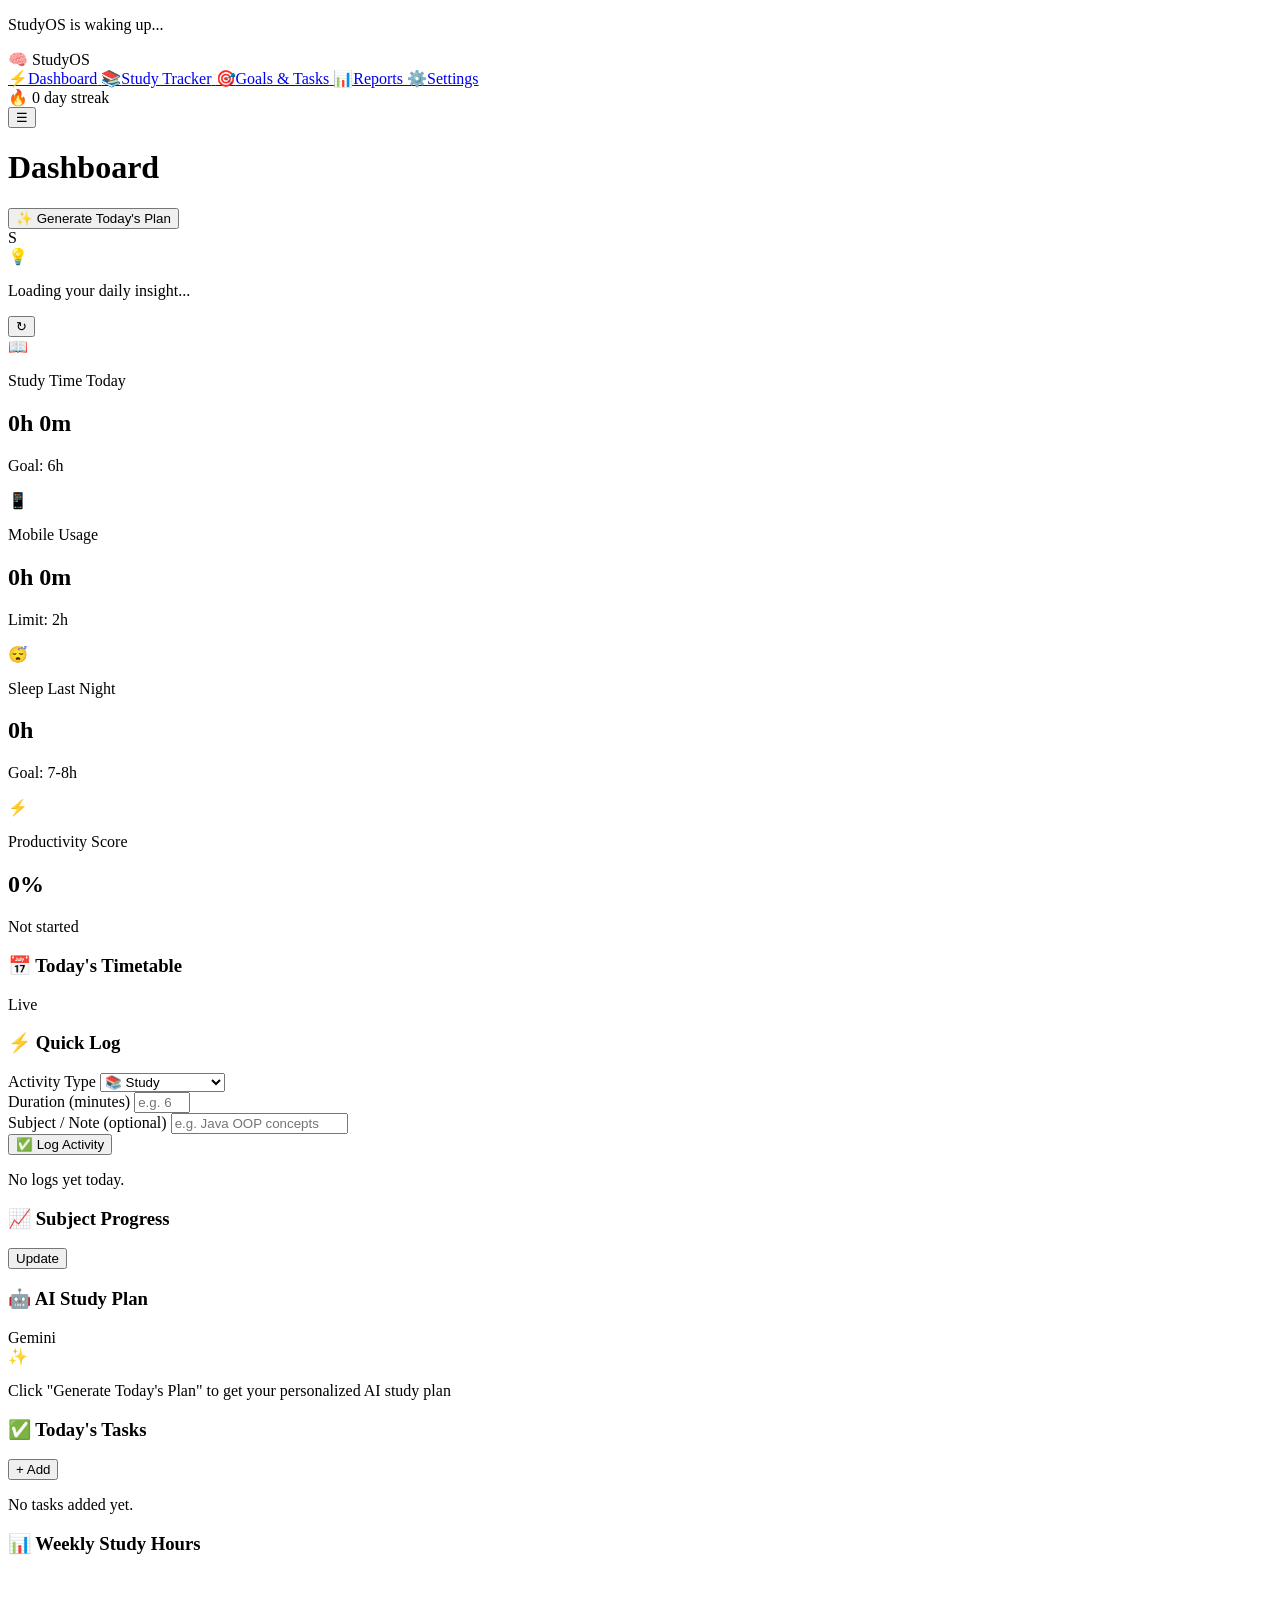
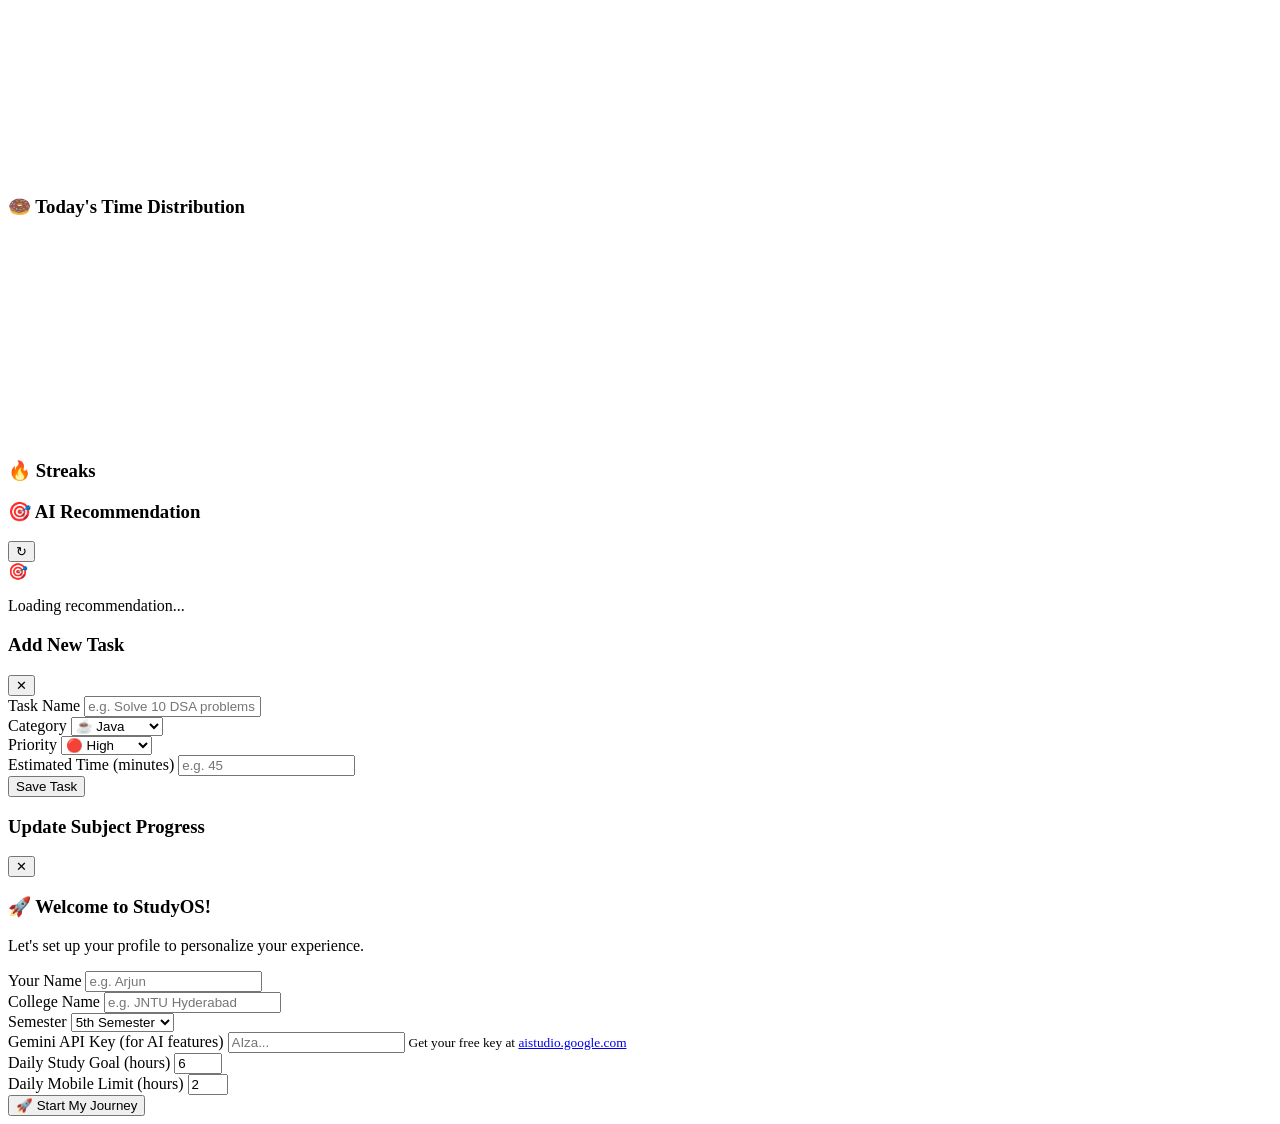
==== commit 7e174043: "Update index.html" ====
--- a/index.html
+++ b/index.html
@@ -1,908 +1,360 @@
-
 <!DOCTYPE html>
 <html lang="en">
 <head>
-<meta charset="UTF-8">
-<meta name="viewport" content="width=device-width, initial-scale=1.0, maximum-scale=1.0, user-scalable=no">
-<meta name="theme-color" content="#1a1f3c">
-<meta name="mobile-web-app-capable" content="yes">
-<meta name="apple-mobile-web-app-capable" content="yes">
-<meta name="apple-mobile-web-app-status-bar-style" content="black-translucent">
-<title>ECET Prep — Diploma CE</title>
-<style>
-*{box-sizing:border-box;margin:0;padding:0;-webkit-tap-highlight-color:transparent}
-:root{
-  --bg:#0f1229;--bg2:#1a1f3c;--bg3:#232848;--bg4:#2d3457;
-  --accent:#6c63ff;--accent2:#a78bfa;--green:#10b981;--amber:#f59e0b;--rose:#f43f5e;--sky:#38bdf8;
-  --text:#f1f5f9;--text2:#94a3b8;--text3:#64748b;
-  --border:#2d3457;--card:#1e2340;
-  --radius:14px;--radius-sm:8px;
-}
-body{font-family:-apple-system,BlinkMacSystemFont,'Segoe UI',sans-serif;background:var(--bg);color:var(--text);min-height:100vh;overflow-x:hidden;padding-bottom:80px}
-/* NAV */
-.bottom-nav{position:fixed;bottom:0;left:0;right:0;background:var(--bg2);border-top:1px solid var(--border);display:flex;z-index:100;padding-bottom:env(safe-area-inset-bottom)}
-.nav-tab{flex:1;display:flex;flex-direction:column;align-items:center;padding:10px 4px 8px;cursor:pointer;color:var(--text3);font-size:10px;gap:4px;transition:color .2s}
-.nav-tab.active{color:var(--accent2)}
-.nav-tab svg{width:22px;height:22px;stroke-width:1.8}
-/* PAGES */
-.page{display:none;padding:16px;animation:fadeIn .2s ease}
-.page.active{display:block}
-@keyframes fadeIn{from{opacity:0;transform:translateY(6px)}to{opacity:1;transform:translateY(0)}}
-/* HEADER */
-.app-header{background:var(--bg2);padding:16px;border-bottom:1px solid var(--border);position:sticky;top:0;z-index:50}
-.header-row{display:flex;align-items:center;justify-content:space-between}
-.app-title{font-size:18px;font-weight:700;background:linear-gradient(135deg,var(--accent2),var(--sky));-webkit-background-clip:text;-webkit-text-fill-color:transparent}
-.header-sub{font-size:11px;color:var(--text3);margin-top:2px}
-/* CARDS */
-.card{background:var(--card);border:1px solid var(--border);border-radius:var(--radius);padding:16px;margin-bottom:12px}
-.card-title{font-size:14px;font-weight:600;color:var(--text);margin-bottom:12px;display:flex;align-items:center;gap:8px}
-/* GRID */
-.grid-2{display:grid;grid-template-columns:1fr 1fr;gap:10px}
-.grid-3{display:grid;grid-template-columns:repeat(3,1fr);gap:8px}
-/* METRIC */
-.metric{background:var(--bg3);border-radius:var(--radius-sm);padding:12px;text-align:center}
-.metric-val{font-size:22px;font-weight:700;color:var(--accent2)}
-.metric-lbl{font-size:10px;color:var(--text3);margin-top:2px}
-/* PROGRESS */
-.prog-wrap{margin-bottom:14px}
-.prog-row{display:flex;justify-content:space-between;align-items:center;margin-bottom:5px}
-.prog-name{font-size:13px;color:var(--text)}
-.prog-pct{font-size:12px;font-weight:600;color:var(--accent2)}
-.prog-bar{height:7px;background:var(--bg3);border-radius:4px;overflow:hidden}
-.prog-fill{height:100%;border-radius:4px;transition:width .6s cubic-bezier(.4,0,.2,1)}
-/* BUTTON */
-.btn{display:inline-flex;align-items:center;justify-content:center;gap:6px;padding:12px 20px;border-radius:var(--radius-sm);font-size:14px;font-weight:600;cursor:pointer;border:none;transition:all .2s;font-family:inherit}
-.btn-primary{background:var(--accent);color:#fff}
-.btn-primary:active{transform:scale(0.97)}
-.btn-outline{background:transparent;color:var(--accent2);border:1px solid var(--accent)}
-.btn-full{width:100%}
-.btn-sm{padding:8px 14px;font-size:12px}
-/* BADGE */
-.badge{display:inline-flex;align-items:center;padding:3px 9px;border-radius:20px;font-size:11px;font-weight:600}
-.b-green{background:#064e3b;color:#6ee7b7}.b-amber{background:#451a03;color:#fcd34d}.b-rose{background:#4c0519;color:#fda4af}.b-purple{background:#2e1065;color:#c4b5fd}.b-sky{background:#082f49;color:#7dd3fc}
-/* QUIZ */
-.quiz-opt{display:block;width:100%;padding:13px 16px;background:var(--bg3);border:1.5px solid var(--border);border-radius:var(--radius-sm);text-align:left;color:var(--text);font-size:14px;font-family:inherit;cursor:pointer;margin-bottom:8px;transition:all .2s}
-.quiz-opt:active{transform:scale(0.98)}
-.quiz-opt.correct{background:#064e3b;border-color:#10b981;color:#6ee7b7}
-.quiz-opt.wrong{background:#4c0519;border-color:#f43f5e;color:#fda4af}
-.quiz-opt.disabled{cursor:default;pointer-events:none}
-.quiz-q{font-size:15px;color:var(--text);line-height:1.5;margin-bottom:16px;font-weight:500}
-.quiz-progress{font-size:12px;color:var(--text3);margin-bottom:8px}
-/* TOPIC CARD */
-.topic-chip{display:inline-block;padding:6px 12px;border-radius:20px;font-size:12px;background:var(--bg3);color:var(--accent2);border:1px solid var(--border);margin:4px;cursor:pointer;transition:all .2s}
-.topic-chip.active,.topic-chip:active{background:var(--accent);color:#fff;border-color:var(--accent)}
-/* FORMULA */
-.formula-box{background:var(--bg3);border-left:3px solid var(--accent);border-radius:0 var(--radius-sm) var(--radius-sm) 0;padding:12px;margin-bottom:10px}
-.formula-title{font-size:12px;color:var(--accent2);font-weight:600;margin-bottom:4px}
-.formula-text{font-size:13px;color:var(--text);font-family:monospace;line-height:1.6}
-/* TASK */
-.task-item{display:flex;align-items:flex-start;gap:12px;padding:12px 0;border-bottom:1px solid var(--border)}
-.task-item:last-child{border-bottom:none}
-.task-cb{width:20px;height:20px;border-radius:6px;border:2px solid var(--border);flex-shrink:0;display:flex;align-items:center;justify-content:center;cursor:pointer;transition:all .2s;margin-top:1px}
-.task-cb.done{background:var(--green);border-color:var(--green)}
-.task-text{font-size:13px;color:var(--text);line-height:1.4}
-.task-text.done{text-decoration:line-through;color:var(--text3)}
-/* STREAK */
-.streak-box{text-align:center;padding:20px;background:var(--bg3);border-radius:var(--radius);border:1px solid var(--border)}
-.streak-num{font-size:48px;font-weight:800;background:linear-gradient(135deg,#f59e0b,#f43f5e);-webkit-background-clip:text;-webkit-text-fill-color:transparent}
-/* TIMER */
-.timer-face{font-size:56px;font-weight:800;text-align:center;font-variant-numeric:tabular-nums;color:var(--accent2);letter-spacing:-2px;margin:16px 0}
-/* INPUT */
-input[type=text],input[type=number],select,textarea{width:100%;padding:12px;background:var(--bg3);border:1px solid var(--border);border-radius:var(--radius-sm);color:var(--text);font-size:14px;font-family:inherit;outline:none;margin-bottom:10px}
-input:focus,select:focus,textarea:focus{border-color:var(--accent)}
-textarea{resize:vertical;min-height:80px}
-label{font-size:12px;color:var(--text3);margin-bottom:4px;display:block}
-/* TABS */
-.tabs{display:flex;background:var(--bg3);border-radius:var(--radius-sm);padding:3px;margin-bottom:16px}
-.tab{flex:1;padding:8px;text-align:center;font-size:12px;font-weight:600;border-radius:6px;cursor:pointer;color:var(--text3);transition:all .2s}
-.tab.active{background:var(--accent);color:#fff}
-/* NOTES */
-.note-item{background:var(--bg3);border-radius:var(--radius-sm);padding:12px;margin-bottom:8px;border-left:3px solid var(--accent)}
-.note-subj{font-size:10px;color:var(--accent2);font-weight:600;margin-bottom:4px}
-.note-text{font-size:13px;color:var(--text);line-height:1.5}
-/* TOAST */
-.toast{position:fixed;top:20px;left:50%;transform:translateX(-50%);background:var(--green);color:#fff;padding:10px 20px;border-radius:20px;font-size:13px;font-weight:600;z-index:999;opacity:0;transition:opacity .3s;pointer-events:none}
-.toast.show{opacity:1}
-/* MODAL */
-.modal-bg{position:fixed;inset:0;background:rgba(0,0,0,.7);z-index:200;display:none;align-items:flex-end}
-.modal-bg.open{display:flex}
-.modal{background:var(--bg2);border-radius:var(--radius) var(--radius) 0 0;padding:20px;width:100%;max-height:85vh;overflow-y:auto}
-.modal-title{font-size:16px;font-weight:700;margin-bottom:16px}
-/* RESULT */
-.result-circle{width:100px;height:100px;border-radius:50%;margin:0 auto 16px;display:flex;flex-direction:column;align-items:center;justify-content:center;font-size:28px;font-weight:800}
-/* CHAPTER */
-.chapter-item{display:flex;align-items:center;justify-content:space-between;padding:12px 0;border-bottom:1px solid var(--border)}
-.chapter-item:last-child{border-bottom:none}
-.chapter-name{font-size:13px;color:var(--text)}
-/* SCROLL HIDE */
-::-webkit-scrollbar{width:0}
-</style>
+  <meta charset="UTF-8" />
+  <meta name="viewport" content="width=device-width, initial-scale=1.0" />
+  <title>StudyOS — AI Productivity Assistant</title>
+  <link rel="stylesheet" href="assets/css/style.css" />
+  <link rel="preconnect" href="[fonts.googleapis.com](https://fonts.googleapis.com)" />
+  <link href="[fonts.googleapis.com](https://fonts.googleapis.com/css2?family=Inter:wght@300;400;500;600;700;800&display=swap)" rel="stylesheet" />
+  <script src="[cdn.jsdelivr.net](https://cdn.jsdelivr.net/npm/chart.js)"></script>
+  <script src="[cdn.jsdelivr.net](https://cdn.jsdelivr.net/npm/dayjs@1/dayjs.min.js)"></script>
 </head>
 <body>
-
-<div class="toast" id="toast"></div>
-
-<!-- APP HEADER -->
-<div class="app-header">
-  <div class="header-row">
-    <div>
-      <div class="app-title">ECET Prep 🎯</div>
-      <div class="header-sub" id="header-sub">Diploma Computer Engineering · 2025</div>
-    </div>
-    <div style="text-align:right">
-      <div style="font-size:20px;font-weight:800;color:var(--amber)" id="streak-disp">0🔥</div>
-      <div style="font-size:10px;color:var(--text3)">day streak</div>
+  <!-- Loader -->
+  <div id="loader" class="loader-overlay">
+    <div class="loader-content">
+      <div class="loader-ring"></div>
+      <p class="loader-text">StudyOS is waking up...</p>
     </div>
   </div>
-</div>
-
-<!-- PAGES -->
-
-<!-- HOME -->
-<div class="page active" id="page-home">
-  <div class="grid-2" style="margin-bottom:10px">
-    <div class="metric"><div class="metric-val" id="hm-score">0%</div><div class="metric-lbl">Overall Progress</div></div>
-    <div class="metric"><div class="metric-val" id="hm-done">0/0</div><div class="metric-lbl">Tasks Today</div></div>
+
+  <!-- Sidebar -->
+  <aside class="sidebar" id="sidebar">
+    <div class="sidebar-logo">
+      <span class="logo-icon">🧠</span>
+      <span class="logo-text">StudyOS</span>
+    </div>
+    <nav class="sidebar-nav">
+      <a href="index.html" class="nav-item active" data-tooltip="Dashboard">
+        <span class="nav-icon">⚡</span><span class="nav-label">Dashboard</span>
+      </a>
+      <a href="study.html" class="nav-item" data-tooltip="Study Tracker">
+        <span class="nav-icon">📚</span><span class="nav-label">Study Tracker</span>
+      </a>
+      <a href="goals.html" class="nav-item" data-tooltip="Goals & Tasks">
+        <span class="nav-icon">🎯</span><span class="nav-label">Goals & Tasks</span>
+      </a>
+      <a href="reports.html" class="nav-item" data-tooltip="Reports">
+        <span class="nav-icon">📊</span><span class="nav-label">Reports</span>
+      </a>
+      <a href="settings.html" class="nav-item" data-tooltip="Settings">
+        <span class="nav-icon">⚙️</span><span class="nav-label">Settings</span>
+      </a>
+    </nav>
+    <div class="sidebar-footer">
+      <div class="streak-badge">
+        <span id="sidebar-streak">🔥 0 day streak</span>
+      </div>
+    </div>
+  </aside>
+
+  <!-- Mobile Nav Toggle -->
+  <button class="mobile-menu-btn" id="mobileMenuBtn">☰</button>
+
+  <!-- Main Content -->
+  <main class="main-content">
+    <!-- Top Bar -->
+    <header class="topbar">
+      <div class="topbar-left">
+        <h1 class="page-title">Dashboard</h1>
+        <p class="page-subtitle" id="dateDisplay"></p>
+      </div>
+      <div class="topbar-right">
+        <button class="btn-ai-plan" id="generatePlanBtn">
+          <span>✨</span> Generate Today's Plan
+        </button>
+        <div class="avatar-wrap" id="avatarWrap">
+          <span id="avatarInitial">S</span>
+        </div>
+      </div>
+    </header>
+
+    <!-- Motivational Banner -->
+    <div class="motivation-banner" id="motivationBanner">
+      <span class="motivation-icon">💡</span>
+      <p id="motivationText">Loading your daily insight...</p>
+      <button class="btn-refresh-quote" id="refreshQuote">↻</button>
+    </div>
+
+    <!-- Stats Row -->
+    <section class="stats-grid">
+      <div class="stat-card gradient-blue">
+        <div class="stat-icon">📖</div>
+        <div class="stat-info">
+          <p class="stat-label">Study Time Today</p>
+          <h2 class="stat-value" id="statStudyTime">0h 0m</h2>
+          <div class="stat-bar-wrap">
+            <div class="stat-bar" id="barStudy" style="width:0%"></div>
+          </div>
+          <p class="stat-sub">Goal: 6h</p>
+        </div>
+      </div>
+      <div class="stat-card gradient-purple">
+        <div class="stat-icon">📱</div>
+        <div class="stat-info">
+          <p class="stat-label">Mobile Usage</p>
+          <h2 class="stat-value" id="statMobile">0h 0m</h2>
+          <div class="stat-bar-wrap">
+            <div class="stat-bar danger" id="barMobile" style="width:0%"></div>
+          </div>
+          <p class="stat-sub">Limit: 2h</p>
+        </div>
+      </div>
+      <div class="stat-card gradient-green">
+        <div class="stat-icon">😴</div>
+        <div class="stat-info">
+          <p class="stat-label">Sleep Last Night</p>
+          <h2 class="stat-value" id="statSleep">0h</h2>
+          <div class="stat-bar-wrap">
+            <div class="stat-bar success" id="barSleep" style="width:0%"></div>
+          </div>
+          <p class="stat-sub">Goal: 7-8h</p>
+        </div>
+      </div>
+      <div class="stat-card gradient-orange">
+        <div class="stat-icon">⚡</div>
+        <div class="stat-info">
+          <p class="stat-label">Productivity Score</p>
+          <h2 class="stat-value" id="statProductivity">0%</h2>
+          <div class="stat-bar-wrap">
+            <div class="stat-bar warning" id="barProductivity" style="width:0%"></div>
+          </div>
+          <p class="stat-sub" id="productivityLabel">Not started</p>
+        </div>
+      </div>
+    </section>
+
+    <!-- Timetable + Quick Log -->
+    <section class="two-col-grid">
+      <!-- Today's Timetable -->
+      <div class="card timetable-card">
+        <div class="card-header">
+          <h3>📅 Today's Timetable</h3>
+          <span class="badge badge-live" id="currentSlotBadge">Live</span>
+        </div>
+        <div class="timetable-list" id="timetableList">
+          <!-- Generated by JS -->
+        </div>
+      </div>
+
+      <!-- Quick Log -->
+      <div class="card quick-log-card">
+        <div class="card-header">
+          <h3>⚡ Quick Log</h3>
+        </div>
+        <div class="quick-log-form">
+          <div class="form-group">
+            <label>Activity Type</label>
+            <select id="logType" class="input-field">
+              <option value="study">📚 Study</option>
+              <option value="break">☕ Break</option>
+              <option value="exercise">🏃 Exercise</option>
+              <option value="mobile">📱 Mobile Usage</option>
+              <option value="sleep">😴 Sleep</option>
+              <option value="college">🏫 College</option>
+              <option value="project">💻 Project Work</option>
+            </select>
+          </div>
+          <div class="form-group">
+            <label>Duration (minutes)</label>
+            <input type="number" id="logDuration" class="input-field" placeholder="e.g. 60" min="1" max="480" />
+          </div>
+          <div class="form-group">
+            <label>Subject / Note (optional)</label>
+            <input type="text" id="logNote" class="input-field" placeholder="e.g. Java OOP concepts" />
+          </div>
+          <button class="btn-primary full-width" id="logActivityBtn">
+            ✅ Log Activity
+          </button>
+        </div>
+        <div class="recent-logs" id="recentLogs">
+          <p class="empty-text">No logs yet today.</p>
+        </div>
+      </div>
+    </section>
+
+    <!-- Subject Progress -->
+    <section class="card subject-progress-card">
+      <div class="card-header">
+        <h3>📈 Subject Progress</h3>
+        <button class="btn-sm" id="updateProgressBtn">Update</button>
+      </div>
+      <div class="subjects-grid" id="subjectsGrid">
+        <!-- Rendered by JS -->
+      </div>
+    </section>
+
+    <!-- AI Plan + Tasks Row -->
+    <section class="two-col-grid">
+      <!-- AI Study Plan -->
+      <div class="card ai-plan-card">
+        <div class="card-header">
+          <h3>🤖 AI Study Plan</h3>
+          <span class="badge badge-ai">Gemini</span>
+        </div>
+        <div id="aiPlanContent" class="ai-plan-content">
+          <div class="ai-placeholder">
+            <span>✨</span>
+            <p>Click "Generate Today's Plan" to get your personalized AI study plan</p>
+          </div>
+        </div>
+      </div>
+
+      <!-- Today's Tasks -->
+      <div class="card tasks-card">
+        <div class="card-header">
+          <h3>✅ Today's Tasks</h3>
+          <button class="btn-sm" id="addTaskBtn">+ Add</button>
+        </div>
+        <div id="tasksList" class="tasks-list">
+          <p class="empty-text">No tasks added yet.</p>
+        </div>
+        <div class="tasks-footer" id="tasksFooter"></div>
+      </div>
+    </section>
+
+    <!-- Charts Row -->
+    <section class="two-col-grid">
+      <div class="card chart-card">
+        <div class="card-header"><h3>📊 Weekly Study Hours</h3></div>
+        <canvas id="weeklyChart" height="200"></canvas>
+      </div>
+      <div class="card chart-card">
+        <div class="card-header"><h3>🍩 Today's Time Distribution</h3></div>
+        <canvas id="donutChart" height="200"></canvas>
+      </div>
+    </section>
+
+    <!-- Streaks + Recommendations -->
+    <section class="two-col-grid">
+      <div class="card streaks-card">
+        <div class="card-header"><h3>🔥 Streaks</h3></div>
+        <div class="streaks-list" id="streaksList"></div>
+      </div>
+      <div class="card recommendations-card">
+        <div class="card-header">
+          <h3>🎯 AI Recommendation</h3>
+          <button class="btn-sm" id="refreshRecommendation">↻</button>
+        </div>
+        <div id="recommendationContent" class="recommendation-content">
+          <div class="ai-placeholder"><span>🎯</span><p>Loading recommendation...</p></div>
+        </div>
+      </div>
+    </section>
+
+    <!-- Procrastination Alert -->
+    <div class="alert-card" id="procrastinationAlert" style="display:none">
+      <span>⚠️</span>
+      <div>
+        <strong>Procrastination Detected!</strong>
+        <p id="procrastinationMsg"></p>
+      </div>
+      <button class="btn-dismiss" id="dismissAlert">✕</button>
+    </div>
+  </main>
+
+  <!-- Add Task Modal -->
+  <div class="modal-overlay" id="taskModal">
+    <div class="modal">
+      <div class="modal-header">
+        <h3>Add New Task</h3>
+        <button class="modal-close" id="closeTaskModal">✕</button>
+      </div>
+      <div class="modal-body">
+        <div class="form-group">
+          <label>Task Name</label>
+          <input type="text" id="taskName" class="input-field" placeholder="e.g. Solve 10 DSA problems" />
+        </div>
+        <div class="form-group">
+          <label>Category</label>
+          <select id="taskCategory" class="input-field">
+            <option value="java">☕ Java</option>
+            <option value="sql">🗄️ SQL</option>
+            <option value="dsa">🌳 DSA</option>
+            <option value="aptitude">🧮 Aptitude</option>
+            <option value="english">📝 English</option>
+            <option value="project">💻 Project</option>
+            <option value="ecet">📐 ECET</option>
+            <option value="other">📌 Other</option>
+          </select>
+        </div>
+        <div class="form-group">
+          <label>Priority</label>
+          <select id="taskPriority" class="input-field">
+            <option value="high">🔴 High</option>
+            <option value="medium">🟡 Medium</option>
+            <option value="low">🟢 Low</option>
+          </select>
+        </div>
+        <div class="form-group">
+          <label>Estimated Time (minutes)</label>
+          <input type="number" id="taskTime" class="input-field" placeholder="e.g. 45" />
+        </div>
+        <button class="btn-primary full-width" id="saveTaskBtn">Save Task</button>
+      </div>
+    </div>
   </div>
-  <div class="grid-2" style="margin-bottom:12px">
-    <div class="metric"><div class="metric-val" id="hm-quiz">0</div><div class="metric-lbl">Quiz Score Today</div></div>
-    <div class="metric"><div class="metric-val" id="hm-study">0h</div><div class="metric-lbl">Studied Today</div></div>
+
+  <!-- Update Progress Modal -->
+  <div class="modal-overlay" id="progressModal">
+    <div class="modal">
+      <div class="modal-header">
+        <h3>Update Subject Progress</h3>
+        <button class="modal-close" id="closeProgressModal">✕</button>
+      </div>
+      <div class="modal-body" id="progressModalBody">
+      </div>
+    </div>
   </div>
 
-  <div class="card">
-    <div class="card-title">📊 Subject Progress</div>
-    <div id="home-progress"></div>
+  <!-- AI Setup Modal -->
+  <div class="modal-overlay" id="setupModal">
+    <div class="modal modal-wide">
+      <div class="modal-header">
+        <h3>🚀 Welcome to StudyOS!</h3>
+      </div>
+      <div class="modal-body">
+        <p class="setup-intro">Let's set up your profile to personalize your experience.</p>
+        <div class="form-group">
+          <label>Your Name</label>
+          <input type="text" id="setupName" class="input-field" placeholder="e.g. Arjun" />
+        </div>
+        <div class="form-group">
+          <label>College Name</label>
+          <input type="text" id="setupCollege" class="input-field" placeholder="e.g. JNTU Hyderabad" />
+        </div>
+        <div class="form-group">
+          <label>Semester</label>
+          <select id="setupSemester" class="input-field">
+            <option value="3">3rd Semester</option>
+            <option value="4">4th Semester</option>
+            <option value="5" selected>5th Semester</option>
+            <option value="6">6th Semester</option>
+          </select>
+        </div>
+        <div class="form-group">
+          <label>Gemini API Key (for AI features)</label>
+          <input type="password" id="setupApiKey" class="input-field" placeholder="AIza..." />
+          <small class="hint">Get your free key at <a href="[aistudio.google.com](https://aistudio.google.com)" target="_blank">aistudio.google.com</a></small>
+        </div>
+        <div class="form-group">
+          <label>Daily Study Goal (hours)</label>
+          <input type="number" id="setupStudyGoal" class="input-field" value="6" min="1" max="12" />
+        </div>
+        <div class="form-group">
+          <label>Daily Mobile Limit (hours)</label>
+          <input type="number" id="setupMobileLimit" class="input-field" value="2" min="0" max="8" />
+        </div>
+        <button class="btn-primary full-width" id="saveSetupBtn">🚀 Start My Journey</button>
+      </div>
+    </div>
   </div>
 
-  <div class="card">
-    <div class="card-title">⚡ Quick Actions</div>
-    <div class="grid-2">
-      <button class="btn btn-primary" onclick="goPage('quiz')">Take Quiz</button>
-      <button class="btn btn-outline" onclick="goPage('timer')">Start Timer</button>
-      <button class="btn btn-outline" onclick="goPage('formulas')">Formulas</button>
-      <button class="btn btn-primary" onclick="goPage('tasks')">My Tasks</button>
-    </div>
-  </div>
-
-  <div class="card">
-    <div class="card-title">🎯 Today's Targets</div>
-    <div id="today-targets"></div>
-  </div>
-
-  <div class="card">
-    <div class="card-title">💡 Tip of the Day</div>
-    <div id="tip-box" style="font-size:13px;color:var(--text2);line-height:1.6"></div>
-  </div>
-</div>
-
-<!-- QUIZ -->
-<div class="page" id="page-quiz">
-  <!-- Subject select screen -->
-  <div id="quiz-select">
-    <div class="card">
-      <div class="card-title">🧠 Practice Quiz</div>
-      <p style="font-size:13px;color:var(--text2);margin-bottom:14px">Choose a subject to test yourself</p>
-      <div id="subj-chips" style="margin-bottom:16px"></div>
-      <div style="margin-bottom:12px">
-        <label>Number of questions</label>
-        <select id="q-count">
-          <option value="5">5 questions (Quick)</option>
-          <option value="10" selected>10 questions (Standard)</option>
-          <option value="20">20 questions (Full Test)</option>
-        </select>
-      </div>
-      <button class="btn btn-primary btn-full" onclick="startQuiz()">Start Quiz ▶</button>
-    </div>
-    <div class="card">
-      <div class="card-title">📈 Quiz History</div>
-      <div id="quiz-history"></div>
-    </div>
-  </div>
-
-  <!-- Quiz active screen -->
-  <div id="quiz-active" style="display:none">
-    <div class="card">
-      <div class="quiz-progress" id="q-progress">Question 1 of 10</div>
-      <div style="height:5px;background:var(--bg3);border-radius:3px;margin-bottom:16px"><div id="q-progbar" style="height:100%;background:var(--accent);border-radius:3px;transition:width .4s"></div></div>
-      <div class="quiz-q" id="q-text"></div>
-      <div id="q-options"></div>
-      <div id="q-explain" style="display:none;font-size:12px;color:var(--accent2);background:var(--bg3);padding:10px;border-radius:var(--radius-sm);margin-top:8px;line-height:1.5"></div>
-      <button class="btn btn-primary btn-full" id="q-next" style="display:none;margin-top:12px" onclick="nextQuestion()">Next →</button>
-    </div>
-  </div>
-
-  <!-- Quiz result screen -->
-  <div id="quiz-result" style="display:none">
-    <div class="card" style="text-align:center">
-      <div class="result-circle" id="result-circle">
-        <div id="result-pct"></div>
-        <div style="font-size:12px;font-weight:400;color:var(--text2)" id="result-lbl"></div>
-      </div>
-      <div style="font-size:22px;font-weight:700;margin-bottom:8px" id="result-msg"></div>
-      <div style="font-size:14px;color:var(--text2);margin-bottom:20px" id="result-sub"></div>
-      <div class="grid-2" style="margin-bottom:16px">
-        <div class="metric"><div class="metric-val" id="r-correct" style="color:var(--green)"></div><div class="metric-lbl">Correct</div></div>
-        <div class="metric"><div class="metric-val" id="r-wrong" style="color:var(--rose)"></div><div class="metric-lbl">Wrong</div></div>
-      </div>
-      <button class="btn btn-primary btn-full" onclick="resetQuiz()" style="margin-bottom:8px">Try Again 🔄</button>
-      <button class="btn btn-outline btn-full" onclick="goPage('home')">Back to Home</button>
-    </div>
-  </div>
-</div>
-
-<!-- TOPICS / SYLLABUS -->
-<div class="page" id="page-topics">
-  <div class="tabs">
-    <div class="tab active" onclick="showTopicTab('maths')">Maths</div>
-    <div class="tab" onclick="showTopicTab('physics')">Physics</div>
-    <div class="tab" onclick="showTopicTab('cs')">CS / CE</div>
-    <div class="tab" onclick="showTopicTab('english')">English</div>
-  </div>
-  <div id="topics-content"></div>
-</div>
-
-<!-- FORMULAS -->
-<div class="page" id="page-formulas">
-  <div class="tabs">
-    <div class="tab active" onclick="showFormulaTab('maths')">Maths</div>
-    <div class="tab" onclick="showFormulaTab('physics')">Physics</div>
-    <div class="tab" onclick="showFormulaTab('cs')">CS</div>
-  </div>
-  <div id="formulas-content"></div>
-</div>
-
-<!-- TASKS -->
-<div class="page" id="page-tasks">
-  <div class="card">
-    <div class="card-title">➕ Add Task</div>
-    <label>Task description</label>
-    <input type="text" id="new-task-text" placeholder="e.g. Complete Algebra chapter 3">
-    <label>Subject</label>
-    <select id="new-task-subj">
-      <option>Maths</option><option>Physics</option><option>CS/CE</option><option>English</option><option>Aptitude</option>
-    </select>
-    <label>Priority</label>
-    <select id="new-task-pri"><option>High</option><option>Medium</option><option>Low</option></select>
-    <button class="btn btn-primary btn-full" onclick="addTask()">Add Task</button>
-  </div>
-  <div class="card">
-    <div class="card-title">📋 Today's Tasks</div>
-    <div id="task-list"></div>
-  </div>
-  <div class="card">
-    <div class="card-title">✅ Completed</div>
-    <div id="done-list"></div>
-  </div>
-</div>
-
-<!-- TIMER -->
-<div class="page" id="page-timer">
-  <div class="card" style="text-align:center">
-    <div class="card-title" style="justify-content:center">⏱ Study Timer</div>
-    <div class="tabs" style="max-width:300px;margin:0 auto 12px">
-      <div class="tab active" id="tm-focus" onclick="setTimer(25,'focus')">Focus 25m</div>
-      <div class="tab" id="tm-short" onclick="setTimer(5,'short')">Break 5m</div>
-      <div class="tab" id="tm-long" onclick="setTimer(15,'long')">Long 15m</div>
-    </div>
-    <div class="timer-face" id="timer-display">25:00</div>
-    <div style="font-size:13px;color:var(--text3);margin-bottom:16px" id="timer-subj-label">Select a subject below</div>
-    <div style="display:flex;gap:8px;justify-content:center;margin-bottom:16px;flex-wrap:wrap">
-      <span class="topic-chip active" onclick="selTimerSubj(this,'Maths')">Maths</span>
-      <span class="topic-chip" onclick="selTimerSubj(this,'Physics')">Physics</span>
-      <span class="topic-chip" onclick="selTimerSubj(this,'CS/CE')">CS/CE</span>
-      <span class="topic-chip" onclick="selTimerSubj(this,'English')">English</span>
-      <span class="topic-chip" onclick="selTimerSubj(this,'Aptitude')">Aptitude</span>
-    </div>
-    <div style="display:flex;gap:10px;justify-content:center">
-      <button class="btn btn-primary" id="timer-btn" onclick="toggleTimer()" style="min-width:120px">▶ Start</button>
-      <button class="btn btn-outline" onclick="resetTimerBtn()">↺ Reset</button>
-    </div>
-  </div>
-  <div class="grid-2">
-    <div class="metric"><div class="metric-val" id="tm-sessions">0</div><div class="metric-lbl">Sessions today</div></div>
-    <div class="metric"><div class="metric-val" id="tm-mins">0m</div><div class="metric-lbl">Focus time</div></div>
-  </div>
-  <div class="card" style="margin-top:10px">
-    <div class="card-title">📝 Session Log</div>
-    <div id="session-log" style="font-size:13px;color:var(--text3)">No sessions yet today.</div>
-  </div>
-</div>
-
-<!-- NOTES -->
-<div class="page" id="page-notes">
-  <div class="card">
-    <div class="card-title">📝 Quick Notes</div>
-    <label>Subject</label>
-    <select id="note-subj"><option>Maths</option><option>Physics</option><option>CS/CE</option><option>English</option><option>Aptitude</option></select>
-    <label>Note</label>
-    <textarea id="note-text" placeholder="Write your note, formula, or concept here..."></textarea>
-    <button class="btn btn-primary btn-full" onclick="addNote()">Save Note</button>
-  </div>
-  <div id="notes-list"></div>
-</div>
-
-<!-- PROFILE / PROGRESS -->
-<div class="page" id="page-profile">
-  <div class="streak-box" style="margin-bottom:12px">
-    <div class="streak-num" id="prof-streak">0</div>
-    <div style="font-size:13px;color:var(--text3);margin-top:4px">🔥 Day Streak</div>
-  </div>
-
-  <div class="card">
-    <div class="card-title">📊 Detailed Progress</div>
-    <div id="prof-progress"></div>
-  </div>
-
-  <div class="card">
-    <div class="card-title">🏆 Stats</div>
-    <div class="grid-2">
-      <div class="metric"><div class="metric-val" id="st-quizzes">0</div><div class="metric-lbl">Quizzes taken</div></div>
-      <div class="metric"><div class="metric-val" id="st-tasks">0</div><div class="metric-lbl">Tasks done</div></div>
-      <div class="metric"><div class="metric-val" id="st-study">0h</div><div class="metric-lbl">Total study</div></div>
-      <div class="metric"><div class="metric-val" id="st-notes">0</div><div class="metric-lbl">Notes saved</div></div>
-    </div>
-  </div>
-
-  <div class="card">
-    <div class="card-title">⚙️ Update Progress</div>
-    <label>Subject</label>
-    <select id="upd-subj"><option>Maths</option><option>Physics</option><option>CS/CE</option><option>English</option><option>Aptitude</option></select>
-    <label>Progress % (0–100)</label>
-    <input type="number" id="upd-pct" min="0" max="100" placeholder="e.g. 65">
-    <button class="btn btn-primary btn-full" onclick="updateProgress()">Update Progress</button>
-  </div>
-
-  <div class="card">
-    <div class="card-title">📅 30-Day Study Calendar</div>
-    <div id="cal-grid" style="display:grid;grid-template-columns:repeat(7,1fr);gap:4px;margin-top:4px"></div>
-    <div style="display:flex;gap:12px;margin-top:10px;font-size:11px;color:var(--text3)">
-      <span>🟢 Studied</span><span>⬜ Not logged</span>
-    </div>
-  </div>
-</div>
-
-<!-- BOTTOM NAV -->
-<nav class="bottom-nav">
-  <div class="nav-tab active" id="nav-home" onclick="goPage('home')">
-    <svg viewBox="0 0 24 24" fill="none" stroke="currentColor"><path d="M3 9l9-7 9 7v11a2 2 0 01-2 2H5a2 2 0 01-2-2z"/><polyline points="9,22 9,12 15,12 15,22"/></svg>
-    Home
-  </div>
-  <div class="nav-tab" id="nav-quiz" onclick="goPage('quiz')">
-    <svg viewBox="0 0 24 24" fill="none" stroke="currentColor"><circle cx="12" cy="12" r="10"/><path d="M9.09 9a3 3 0 015.83 1c0 2-3 3-3 3"/><line x1="12" y1="17" x2="12.01" y2="17"/></svg>
-    Quiz
-  </div>
-  <div class="nav-tab" id="nav-topics" onclick="goPage('topics')">
-    <svg viewBox="0 0 24 24" fill="none" stroke="currentColor"><path d="M4 19.5A2.5 2.5 0 016.5 17H20"/><path d="M6.5 2H20v20H6.5A2.5 2.5 0 014 19.5v-15A2.5 2.5 0 016.5 2z"/></svg>
-    Syllabus
-  </div>
-  <div class="nav-tab" id="nav-tasks" onclick="goPage('tasks')">
-    <svg viewBox="0 0 24 24" fill="none" stroke="currentColor"><polyline points="9,11 12,14 22,4"/><path d="M21 12v7a2 2 0 01-2 2H5a2 2 0 01-2-2V5a2 2 0 012-2h11"/></svg>
-    Tasks
-  </div>
-  <div class="nav-tab" id="nav-timer" onclick="goPage('timer')">
-    <svg viewBox="0 0 24 24" fill="none" stroke="currentColor"><circle cx="12" cy="12" r="10"/><polyline points="12,6 12,12 16,14"/></svg>
-    Timer
-  </div>
-  <div class="nav-tab" id="nav-notes" onclick="goPage('notes')">
-    <svg viewBox="0 0 24 24" fill="none" stroke="currentColor"><path d="M14 2H6a2 2 0 00-2 2v16a2 2 0 002 2h12a2 2 0 002-2V8z"/><polyline points="14,2 14,8 20,8"/><line x1="16" y1="13" x2="8" y2="13"/><line x1="16" y1="17" x2="8" y2="17"/></svg>
-    Notes
-  </div>
-  <div class="nav-tab" id="nav-profile" onclick="goPage('profile')">
-    <svg viewBox="0 0 24 24" fill="none" stroke="currentColor"><path d="M20 21v-2a4 4 0 00-4-4H8a4 4 0 00-4 4v2"/><circle cx="12" cy="7" r="4"/></svg>
-    Profile
-  </div>
-</nav>
-
-<script>
-// ─── DATA ───
-const KEY = 'ecet_app_v3';
-let D = {
-  progress:{Maths:10,Physics:8,CS_CE:12,English:20,Aptitude:15},
-  tasks:[], notes:[], quizHistory:[], sessions:[],
-  streak:0, lastStudyDate:'', totalStudyMins:0,
-  quizScoreToday:0, studyHoursToday:0
-};
-
-function save(){localStorage.setItem(KEY,JSON.stringify(D));}
-function load(){try{const d=JSON.parse(localStorage.getItem(KEY)||'{}');Object.assign(D,d);}catch(e){}}
-
-// ─── NAVIGATION ───
-function goPage(id){
-  document.querySelectorAll('.page').forEach(p=>p.classList.remove('active'));
-  document.getElementById('page-'+id).classList.add('active');
-  document.querySelectorAll('.nav-tab').forEach(n=>n.classList.remove('active'));
-  const nav=document.getElementById('nav-'+id);if(nav)nav.classList.add('active');
-  renderPage(id);
-}
-
-function renderPage(id){
-  if(id==='home')renderHome();
-  if(id==='quiz')renderQuizSelect();
-  if(id==='topics')renderTopics('maths');
-  if(id==='formulas')renderFormulas('maths');
-  if(id==='tasks')renderTasks();
-  if(id==='notes')renderNotes();
-  if(id==='profile')renderProfile();
-  updateHeader();
-}
-
-// ─── HEADER ───
-function updateHeader(){
-  const d=document.getElementById('streak-disp');if(d)d.textContent=D.streak+'🔥';
-}
-
-// ─── HOME ───
-const TIPS=[
-  'For ECET Maths, master Algebra and Trigonometry first — they carry the most weight.',
-  'Solve at least 10 previous year questions daily. Pattern recognition is key.',
-  'In Physics, focus on Mechanics and Optics — most questions come from there.',
-  'CS/CE questions test Data Structures and C programming basics. Practice daily.',
-  'English section: 5 vocab words a day + 1 reading passage = high score.',
-  'Set a 25-minute Pomodoro timer. Distraction-free focus beats 2 hours of half-attention.',
-  'Review your wrong quiz answers first thing next morning. It locks in the correction.',
-  'Maths formulas: write them by hand once a day. Writing > reading for memory.',
-  'Aptitude time management: skip hard questions, finish easy ones first, come back.',
-  'A 7-hour sleep night before exam > a 3 AM cramming session. Sleep consolidates memory.'
-];
-
-const TARGETS=[
-  {text:'Solve 10 Maths practice problems',subj:'Maths'},
-  {text:'Read one Physics concept summary',subj:'Physics'},
-  {text:'Practice 5 C programming questions',subj:'CS/CE'},
-  {text:'Learn 5 new English vocabulary words',subj:'English'},
-  {text:'Complete 1 aptitude mock section',subj:'Aptitude'}
-];
-
-function renderHome(){
-  const total=Object.values(D.progress).reduce((a,b)=>a+b,0);
-  const avg=Math.round(total/Object.keys(D.progress).length);
-  const el=document.getElementById('hm-score');if(el)el.textContent=avg+'%';
-  const done=D.tasks.filter(t=>t.done&&t.date===today()).length;
-  const all=D.tasks.filter(t=>t.date===today()).length;
-  const el2=document.getElementById('hm-done');if(el2)el2.textContent=done+'/'+all;
-  const el3=document.getElementById('hm-quiz');if(el3)el3.textContent=D.quizScoreToday+'%';
-  const el4=document.getElementById('hm-study');if(el4)el4.textContent=(D.studyHoursToday||0).toFixed(1)+'h';
-
-  const prog=document.getElementById('home-progress');
-  if(prog){
-    const colors={Maths:'#6c63ff',Physics:'#38bdf8',CS_CE:'#10b981',English:'#f59e0b',Aptitude:'#f43f5e'};
-    const labels={Maths:'Maths',Physics:'Physics',CS_CE:'CS / CE',English:'English',Aptitude:'Aptitude'};
-    prog.innerHTML=Object.entries(D.progress).map(([k,v])=>`
-      <div class="prog-wrap">
-        <div class="prog-row"><span class="prog-name">${labels[k]}</span><span class="prog-pct">${v}%</span></div>
-        <div class="prog-bar"><div class="prog-fill" style="width:${v}%;background:${colors[k]}"></div></div>
-      </div>`).join('');
-  }
-
-  const targ=document.getElementById('today-targets');
-  if(targ)targ.innerHTML=TARGETS.map(t=>`<div class="task-item"><div class="task-cb"><svg width="12" height="12" viewBox="0 0 24 24" fill="none" stroke="currentColor" stroke-width="3"><polyline points="20,6 9,17 4,12"/></svg></div><div class="task-text">${t.text} <span class="badge b-purple" style="font-size:10px">${t.subj}</span></div></div>`).join('');
-
-  const tip=document.getElementById('tip-box');
-  if(tip)tip.textContent=TIPS[new Date().getDate()%TIPS.length];
-  updateHeader();
-}
-
-// ─── QUIZ DATA ───
-const QUESTIONS = {
-  Maths:[
-    {q:'What is the value of sin²θ + cos²θ?',opts:['0','1','2','π'],ans:1,exp:'This is the fundamental Pythagorean identity: sin²θ + cos²θ = 1 always.'},
-    {q:'The roots of x² - 5x + 6 = 0 are:',opts:['2 and 3','1 and 6','2 and 4','3 and 4'],ans:0,exp:'Factoring: (x-2)(x-3) = 0, so x = 2 or x = 3.'},
-    {q:'What is the derivative of x³?',opts:['3x','x²','3x²','2x³'],ans:2,exp:'d/dx(xⁿ) = n·xⁿ⁻¹, so d/dx(x³) = 3x².'},
-    {q:'∫x dx equals:',opts:['x²','x²/2 + C','2x + C','x + C'],ans:1,exp:'Integration of x: ∫x dx = x²/2 + C (constant of integration).'},
-    {q:'If A is a 2×2 matrix with det(A) = 0, then A is:',opts:['Identity matrix','Singular matrix','Invertible','Diagonal'],ans:1,exp:'A matrix with determinant 0 is called a singular matrix — it has no inverse.'},
-    {q:'log₁₀(1000) = ?',opts:['2','3','4','10'],ans:1,exp:'log₁₀(1000) = log₁₀(10³) = 3.'},
-    {q:'The value of tan(45°) is:',opts:['0','√3','1','1/√2'],ans:2,exp:'tan(45°) = sin(45°)/cos(45°) = (1/√2)/(1/√2) = 1.'},
-    {q:'Sum of arithmetic series 1+2+3+...+n =',opts:['n(n+1)','n(n+1)/2','n²','(n+1)/2'],ans:1,exp:'Sum of first n natural numbers = n(n+1)/2. This is a key ECET formula.'},
-    {q:'The equation of a straight line with slope m and y-intercept c is:',opts:['y = mx','x = my + c','y = mx + c','y = m/x + c'],ans:2,exp:'Standard slope-intercept form: y = mx + c, where m=slope, c=y-intercept.'},
-    {q:'Probability of getting a head when a fair coin is tossed:',opts:['1','1/2','1/4','2'],ans:1,exp:'A fair coin has 2 equally likely outcomes (H or T), so P(Head) = 1/2.'},
-    {q:'If f(x) = 2x² + 3x + 1, then f(1) = ?',opts:['5','6','4','3'],ans:1,exp:'f(1) = 2(1)² + 3(1) + 1 = 2 + 3 + 1 = 6.'},
-    {q:'The LCM of 12 and 18 is:',opts:['6','24','36','54'],ans:2,exp:'12 = 2²×3, 18 = 2×3². LCM = 2²×3² = 36.'},
-    {q:'In a right triangle with legs 3 and 4, the hypotenuse is:',opts:['5','6','7','√7'],ans:0,exp:'By Pythagoras: c² = 3² + 4² = 9 + 16 = 25, so c = 5.'},
-    {q:'The value of e⁰ is:',opts:['0','e','1','∞'],ans:2,exp:'Any number raised to the power 0 equals 1. So e⁰ = 1.'},
-    {q:'Which of these is NOT a prime number?',opts:['7','11','15','19'],ans:2,exp:'15 = 3 × 5, so it has factors other than 1 and itself — not prime.'},
-  ],
-  Physics:[
-    {q:'Newton\'s second law states F = ?',opts:['mv','ma','m/a','v/t'],ans:1,exp:'F = ma — Force equals mass times acceleration. This is Newton\'s Second Law of Motion.'},
-    {q:'The SI unit of electric current is:',opts:['Volt','Ohm','Ampere','Watt'],ans:2,exp:'Ampere (A) is the SI unit of electric current, named after André-Marie Ampère.'},
-    {q:'Speed of light in vacuum is approximately:',opts:['3×10⁶ m/s','3×10⁸ m/s','3×10¹⁰ m/s','3×10⁴ m/s'],ans:1,exp:'c ≈ 3×10⁸ m/s (300,000 km/s). This is a fundamental constant of nature.'},
-    {q:'Ohm\'s law states:',opts:['V = IR','I = VR','R = VI','P = VI'],ans:0,exp:'V = IR — Voltage equals Current multiplied by Resistance. This is Ohm\'s Law.'},
-    {q:'The unit of energy is:',opts:['Newton','Pascal','Joule','Watt'],ans:2,exp:'Joule (J) is the SI unit of energy. 1 J = 1 N·m = 1 kg·m²/s².'},
-    {q:'What happens to resistance when temperature increases in a conductor?',opts:['Decreases','Stays same','Increases','Becomes zero'],ans:2,exp:'In conductors (metals), resistance increases with temperature due to more thermal vibrations.'},
-    {q:'The formula for kinetic energy is:',opts:['mgh','½mv²','mv','Fs'],ans:1,exp:'Kinetic Energy = ½mv², where m is mass and v is velocity.'},
-    {q:'Which lens is used to correct myopia (short-sightedness)?',opts:['Convex lens','Concave lens','Bifocal lens','Cylindrical'],ans:1,exp:'Concave (diverging) lens corrects myopia by moving the focal point back to the retina.'},
-    {q:'The frequency of AC supply in India is:',opts:['50 Hz','60 Hz','100 Hz','25 Hz'],ans:0,exp:'India uses 50 Hz AC supply at 230V. The US uses 60 Hz at 120V.'},
-    {q:'Work done = ?',opts:['F/d','F×d×cosθ','F×t','m×a'],ans:1,exp:'Work = F·d·cosθ, where θ is angle between force and displacement.'},
-    {q:'The unit of power is:',opts:['Joule','Newton','Watt','Pascal'],ans:2,exp:'Watt (W) is the SI unit of power. 1 W = 1 J/s.'},
-    {q:'Snell\'s law relates to:',opts:['Reflection','Refraction','Diffraction','Dispersion'],ans:1,exp:'Snell\'s law: n₁sinθ₁ = n₂sinθ₂, governing the refraction of light at a boundary.'},
-  ],
-  'CS/CE':[
-    {q:'Which data structure uses LIFO order?',opts:['Queue','Array','Stack','Tree'],ans:2,exp:'Stack uses Last In First Out (LIFO). Like a stack of plates — last placed is first removed.'},
-    {q:'What is the output of 5 & 3 in C (bitwise AND)?',opts:['8','1','2','0'],ans:1,exp:'5 = 101, 3 = 011. AND: 001 = 1. Bitwise AND gives 1 only where both bits are 1.'},
-    {q:'Time complexity of Binary Search is:',opts:['O(n)','O(n²)','O(log n)','O(1)'],ans:2,exp:'Binary search halves the search space each step, giving O(log n) time complexity.'},
-    {q:'Which of these is NOT an OOP concept?',opts:['Inheritance','Pointer','Encapsulation','Polymorphism'],ans:1,exp:'The 4 OOP pillars are: Encapsulation, Inheritance, Polymorphism, Abstraction. Pointer is a memory concept.'},
-    {q:'In C, printf() is defined in which header?',opts:['math.h','string.h','stdio.h','stdlib.h'],ans:2,exp:'printf() and scanf() are declared in stdio.h (standard input/output header).'},
-    {q:'A linked list node contains:',opts:['Only data','Only pointer','Data and pointer','Index and data'],ans:2,exp:'Each linked list node has: data (the value) and a pointer (to the next node).'},
-    {q:'What does RAM stand for?',opts:['Read-Only Memory','Random Access Memory','Rapid Access Module','Read Access Mode'],ans:1,exp:'RAM = Random Access Memory. It is volatile (data lost on power off) and used for active processes.'},
-    {q:'Which sorting algorithm has worst-case O(n log n)?',opts:['Bubble Sort','Selection Sort','Merge Sort','Insertion Sort'],ans:2,exp:'Merge Sort always runs in O(n log n) — even in worst case. Quicksort is O(n²) worst case.'},
-    {q:'In SQL, which keyword removes duplicate rows?',opts:['UNIQUE','DISTINCT','DIFFERENT','FILTER'],ans:1,exp:'SELECT DISTINCT removes duplicate rows from query results.'},
-    {q:'The number of bits in one byte is:',opts:['4','8','16','32'],ans:1,exp:'1 Byte = 8 bits. 1 KB = 1024 Bytes, 1 MB = 1024 KB.'},
-    {q:'Which layer of OSI handles routing?',opts:['Physical','Data Link','Network','Transport'],ans:2,exp:'The Network Layer (Layer 3) handles logical addressing (IP) and routing of packets.'},
-    {q:'A primary key in a database must be:',opts:['Null','Unique and Not Null','Numeric only','Foreign key'],ans:1,exp:'Primary key must be UNIQUE (no duplicates) and NOT NULL (must have a value) in every row.'},
-  ],
-  English:[
-    {q:'Choose the correct spelling:',opts:['Accomodation','Accommodation','Acomodation','Accommodasion'],ans:1,exp:'Accommodation has double "c" and double "m". Common exam trap!'},
-    {q:'The antonym of "benevolent" is:',opts:['Kind','Malevolent','Generous','Helpful'],ans:1,exp:'Benevolent = kind/charitable. Its antonym is malevolent = wishing evil on others.'},
-    {q:'She ____ been working since morning.',opts:['has','have','had','is'],ans:0,exp:'"She" is third person singular, so use "has". Present perfect: has + been + V-ing.'},
-    {q:'The synonym of "Verbose" is:',opts:['Brief','Concise','Wordy','Clear'],ans:2,exp:'Verbose means using more words than needed. Synonym: wordy, long-winded.'},
-    {q:'Which is the correctly punctuated sentence?',opts:["Its a dog.","It's a dog.","Its' a dog.","It\'s, a dog."],ans:1,exp:'"It\'s" = "it is" (contraction, needs apostrophe). "Its" = possessive (no apostrophe).'},
-    {q:'The passive voice of "She wrote a letter" is:',opts:['A letter wrote she','A letter was written by her','She has written a letter','Letter was write'],ans:1,exp:'Active: She wrote a letter. Passive: A letter was written by her. (Object becomes subject)'},
-    {q:'Choose the correct idiom meaning "to cost very much":',opts:['Hit the nail','Cost an arm and a leg','Beat around the bush','Bite the bullet'],ans:1,exp:'"Cost an arm and a leg" means extremely expensive. Common in English aptitude tests.'},
-    {q:'The plural of "radius" is:',opts:['Radiuses','Radii','Radius','Radiuss'],ans:1,exp:'Radius is a Latin-origin word. Its plural is radii (Latin plural form).'},
-  ],
-  Aptitude:[
-    {q:'If A can do a job in 10 days and B in 15 days, together they finish in:',opts:['5 days','6 days','8 days','12 days'],ans:1,exp:'A\'s rate: 1/10, B\'s rate: 1/15. Together: 1/10 + 1/15 = 3/30 + 2/30 = 5/30 = 1/6. So 6 days.'},
-    {q:'A train 100m long runs at 60 km/h. Time to cross a pole:',opts:['5s','6s','8s','10s'],ans:1,exp:'60 km/h = 100/6 m/s ≈ 16.67 m/s. Time = 100 ÷ 16.67 = 6 seconds.'},
-    {q:'What is 15% of 200?',opts:['25','30','35','40'],ans:1,exp:'15% of 200 = (15/100) × 200 = 30.'},
-    {q:'If 3x + 7 = 22, then x = ?',opts:['3','4','5','6'],ans:2,exp:'3x = 22 - 7 = 15. x = 15/3 = 5.'},
-    {q:'Simple interest on ₹1000 at 10% per annum for 2 years:',opts:['₹100','₹150','₹200','₹250'],ans:2,exp:'SI = (P × R × T)/100 = (1000 × 10 × 2)/100 = ₹200.'},
-    {q:'In a class of 40 students, 60% passed. How many failed?',opts:['16','20','24','28'],ans:0,exp:'60% passed = 24 passed. Failed = 40 - 24 = 16.'},
-    {q:'If the ratio of A:B = 3:4 and B:C = 2:3, then A:C = ?',opts:['1:2','3:8','2:3','1:3'],ans:0,exp:'A:B = 3:4, B:C = 2:3. Make B common: A:B:C = 6:8:12 = 3:4:6. A:C = 3:6 = 1:2.'},
-    {q:'Average of 5, 10, 15, 20, 25 is:',opts:['10','12','15','20'],ans:2,exp:'Sum = 5+10+15+20+25 = 75. Average = 75/5 = 15.'},
-  ]
-};
-
-// ─── QUIZ STATE ───
-let qState={subj:'Maths',questions:[],idx:0,score:0,answered:false};
-let selectedSubj='Maths';
-
-function renderQuizSelect(){
-  const chips=document.getElementById('subj-chips');
-  if(chips){
-    chips.innerHTML=Object.keys(QUESTIONS).map(s=>`<span class="topic-chip${s===selectedSubj?' active':''}" onclick="selectQuizSubj('${s}',this)">${s}</span>`).join('');
-  }
-  const hist=document.getElementById('quiz-history');
-  if(hist){
-    if(D.quizHistory.length===0){hist.innerHTML='<p style="font-size:13px;color:var(--text3)">No quizzes taken yet.</p>';return;}
-    hist.innerHTML=D.quizHistory.slice(-5).reverse().map(h=>`
-      <div style="display:flex;justify-content:space-between;align-items:center;padding:10px 0;border-bottom:1px solid var(--border)">
-        <div><div style="font-size:13px;color:var(--text)">${h.subj}</div><div style="font-size:11px;color:var(--text3)">${h.date} · ${h.count}Q</div></div>
-        <span class="badge ${h.pct>=70?'b-green':h.pct>=50?'b-amber':'b-rose'}">${h.pct}%</span>
-      </div>`).join('');
-  }
-}
-
-function selectQuizSubj(s,el){
-  selectedSubj=s;
-  document.querySelectorAll('#subj-chips .topic-chip').forEach(c=>c.classList.remove('active'));
-  el.classList.add('active');
-}
-
-function startQuiz(){
-  const count=parseInt(document.getElementById('q-count').value);
-  const pool=QUESTIONS[selectedSubj]||[];
-  const shuffled=[...pool].sort(()=>Math.random()-.5).slice(0,Math.min(count,pool.length));
-  qState={subj:selectedSubj,questions:shuffled,idx:0,score:0,answered:false};
-  document.getElementById('quiz-select').style.display='none';
-  document.getElementById('quiz-active').style.display='block';
-  document.getElementById('quiz-result').style.display='none';
-  showQuestion();
-}
-
-function showQuestion(){
-  const q=qState.questions[qState.idx];
-  document.getElementById('q-progress').textContent=`Question ${qState.idx+1} of ${qState.questions.length} · ${qState.subj}`;
-  document.getElementById('q-progbar').style.width=(qState.idx/qState.questions.length*100)+'%';
-  document.getElementById('q-text').textContent=q.q;
-  document.getElementById('q-explain').style.display='none';
-  document.getElementById('q-next').style.display='none';
-  const opts=document.getElementById('q-options');
-  opts.innerHTML=q.opts.map((o,i)=>`<button class="quiz-opt" onclick="answer(${i})">${String.fromCharCode(65+i)}. ${o}</button>`).join('');
-  qState.answered=false;
-}
-
-function answer(i){
-  if(qState.answered)return;
-  qState.answered=true;
-  const q=qState.questions[qState.idx];
-  const btns=document.querySelectorAll('.quiz-opt');
-  btns.forEach((b,idx)=>{b.classList.add('disabled');if(idx===q.ans)b.classList.add('correct');else if(idx===i&&i!==q.ans)b.classList.add('wrong');});
-  if(i===q.ans)qState.score++;
-  document.getElementById('q-explain').style.display='block';
-  document.getElementById('q-explain').textContent='💡 '+q.exp;
-  document.getElementById('q-next').style.display='block';
-}
-
-function nextQuestion(){
-  qState.idx++;
-  if(qState.idx>=qState.questions.length){showResult();return;}
-  showQuestion();
-}
-
-function showResult(){
-  document.getElementById('quiz-active').style.display='none';
-  document.getElementById('quiz-result').style.display='block';
-  const total=qState.questions.length;
-  const correct=qState.score;
-  const pct=Math.round(correct/total*100);
-  const rc=document.getElementById('result-circle');
-  rc.style.background=pct>=70?'#064e3b':pct>=50?'#451a03':'#4c0519';
-  rc.style.color=pct>=70?'#6ee7b7':pct>=50?'#fcd34d':'#fda4af';
-  document.getElementById('result-pct').textContent=pct+'%';
-  document.getElementById('result-lbl').textContent=correct+'/'+total;
-  document.getElementById('result-msg').textContent=pct>=80?'Excellent! 🏆':pct>=60?'Good Job! 👍':'Keep Practicing! 💪';
-  document.getElementById('result-sub').textContent=pct>=80?'You have mastered this topic!':pct>=60?'Review the wrong answers and try again.':'Focus on this subject more. You can do it!';
-  document.getElementById('r-correct').textContent=correct;
-  document.getElementById('r-wrong').textContent=total-correct;
-  D.quizHistory.push({subj:qState.subj,pct,count:total,date:today()});
-  D.quizScoreToday=pct;
-  checkAndUpdateStreak();
-  save();
-}
-
-function resetQuiz(){
-  document.getElementById('quiz-select').style.display='block';
-  document.getElementById('quiz-active').style.display='none';
-  document.getElementById('quiz-result').style.display='none';
-  renderQuizSelect();
-}
-
-// ─── TOPICS ───
-const TOPICS={
-  maths:{
-    label:'Mathematics',
-    chapters:[
-      {name:'Algebra',desc:'Linear equations, Quadratic equations, Logarithms, Progressions (AP, GP)',weight:'High',done:false},
-      {name:'Trigonometry',desc:'Ratios, Identities, Heights & Distances, Inverse functions',weight:'High',done:false},
-      {name:'Calculus',desc:'Differentiation, Integration, Applications of derivatives, Maxima/Minima',weight:'Medium',done:false},
-      {name:'Matrices & Determinants',desc:'Matrix operations, Determinants, Inverse matrix, Cramer\'s rule',weight:'Medium',done:false},
-      {name:'Coordinate Geometry',desc:'Straight lines, Circles, Parabola, Distance formula',weight:'Medium',done:false},
-      {name:'Probability & Statistics',desc:'Probability theorems, Mean/Median/Mode, Standard deviation',weight:'Medium',done:false},
-      {name:'Differential Equations',desc:'First order, Variable separable, Linear DE',weight:'Low',done:false},
-      {name:'Complex Numbers',desc:'Operations, Argand diagram, De Moivre\'s theorem',weight:'Low',done:false},
-    ]
-  },
-  physics:{
-    label:'Physics',
-    chapters:[
-      {name:'Mechanics',desc:'Newton\'s laws, Work, Energy, Power, Circular motion, Gravitation',weight:'High',done:false},
-      {name:'Optics',desc:'Reflection, Refraction, Lenses, Mirrors, Optical instruments, Snell\'s law',weight:'High',done:false},
-      {name:'Electrostatics',desc:'Coulomb\'s law, Electric field, Potential, Capacitors',weight:'High',done:false},
-      {name:'Current Electricity',desc:'Ohm\'s law, Kirchhoff\'s laws, Resistors in series/parallel',weight:'High',done:false},
-      {name:'Thermodynamics',desc:'Laws of thermodynamics, Heat engines, Specific heat',weight:'Medium',done:false},
-      {name:'Waves & Sound',desc:'Wave properties, Doppler effect, Resonance, Beats',weight:'Medium',done:false},
-      {name:'Modern Physics',desc:'Photoelectric effect, Nuclear structure, Radioactivity',weight:'Low',done:false},
-      {name:'Electromagnetism',desc:'Magnetic effects, Faraday\'s law, AC/DC circuits',weight:'Medium',done:false},
-    ]
-  },
-  cs:{
-    label:'Computer Science / CE',
-    chapters:[
-      {name:'C Programming',desc:'Variables, Loops, Functions, Pointers, Arrays, Strings, File I/O',weight:'High',done:false},
-      {name:'Data Structures',desc:'Arrays, Linked lists, Stacks, Queues, Trees, Graphs, Hashing',weight:'High',done:false},
-      {name:'Algorithms',desc:'Sorting, Searching, Time complexity, Space complexity, Big-O notation',weight:'High',done:false},
-      {name:'Digital Logic',desc:'Gates, Boolean algebra, Flip-flops, Counters, Combinational circuits',weight:'Medium',done:false},
-      {name:'Computer Organization',desc:'CPU, Memory, I/O devices, Instruction sets, Registers',weight:'Medium',done:false},
-      {name:'Operating Systems',desc:'Process management, Memory management, Deadlocks, File systems',weight:'Medium',done:false},
-      {name:'Computer Networks',desc:'OSI model, TCP/IP, Protocols, IP addressing, Routing',weight:'Medium',done:false},
-      {name:'Database Management',desc:'ER diagrams, SQL queries, Normalization, Transactions',weight:'Low',done:false},
-    ]
-  },
-  english:{
-    label:'English & Communication',
-    chapters:[
-      {name:'Grammar',desc:'Tenses, Articles, Prepositions, Conjunctions, Voice, Narration',weight:'High',done:false},
-      {name:'Vocabulary',desc:'Synonyms, Antonyms, One-word substitution, Idioms, Phrases',weight:'High',done:false},
-      {name:'Reading Comprehension',desc:'Passage-based questions, Inference, Main idea, Summary',weight:'High',done:false},
-      {name:'Verbal Reasoning',desc:'Analogies, Series completion, Coding-decoding, Blood relations',weight:'Medium',done:false},
-      {name:'Sentence Correction',desc:'Error detection, Sentence improvement, Para completion',weight:'Medium',done:false},
-      {name:'Spelling & Punctuation',desc:'Common misspellings, Apostrophes, Commas, Colons',weight:'Low',done:false},
-    ]
-  }
-};
-
-let activeTopicTab='maths';
-function showTopicTab(tab){
-  activeTopicTab=tab;
-  document.querySelectorAll('#page-topics .tab').forEach((t,i)=>{t.classList.toggle('active',['maths','physics','cs','english'][i]===tab);});
-  renderTopics(tab);
-}
-
-function renderTopics(tab){
-  const data=TOPICS[tab];
-  const c=document.getElementById('topics-content');if(!c)return;
-  const wColors={High:'b-rose',Medium:'b-amber',Low:'b-green'};
-  c.innerHTML=`<div class="card"><div class="card-title">📚 ${data.label} Syllabus</div>${
-    data.chapters.map((ch,i)=>`
-      <div class="chapter-item">
-        <div style="flex:1">
-          <div class="chapter-name">${ch.name}</div>
-          <div style="font-size:11px;color:var(--text3);margin-top:2px;line-height:1.4">${ch.desc}</div>
-        </div>
-        <span class="badge ${wColors[ch.weight]}" style="margin-left:8px;flex-shrink:0">${ch.weight}</span>
-      </div>`).join('')
-  }</div><div style="padding:8px 0;font-size:12px;color:var(--text3)">🔴 High priority · 🟡 Medium · 🟢 Lower weight in exam</div>`;
-}
-
-// ─── FORMULAS ───
-const FORMULAS={
-  maths:[
-    {title:'Quadratic Formula',text:'x = (-b ± √(b²-4ac)) / 2a\nfor ax² + bx + c = 0'},
-    {title:'Arithmetic Progression (AP)',text:'aₙ = a + (n-1)d\nSₙ = n/2 × [2a + (n-1)d]'},
-    {title:'Geometric Progression (GP)',text:'aₙ = a·rⁿ⁻¹\nSₙ = a(1-rⁿ)/(1-r), r≠1'},
-    {title:'Trigonometric Identities',text:'sin²θ + cos²θ = 1\n1 + tan²θ = sec²θ\n1 + cot²θ = cosec²θ'},
-    {title:'Compound Interest',text:'A = P(1 + r/100)ⁿ\nCI = A - P'},
-    {title:'Simple Interest',text:'SI = (P × R × T) / 100\nA = P + SI'},
-    {title:'Binomial Theorem',text:'(a+b)ⁿ = Σ ⁿCₖ aⁿ⁻ᵏ bᵏ\nfor k = 0 to n'},
-    {title:'Log Rules',text:'log(AB) = logA + logB\nlog(A/B) = logA - logB\nlog(Aⁿ) = n·logA'},
-    {title:'Differentiation',text:'d/dx(xⁿ) = nxⁿ⁻¹\nd/dx(sinx) = cosx\nd/dx(eˣ) = eˣ'},
-    {title:'Integration',text:'∫xⁿ dx = xⁿ⁺¹/(n+1) + C\n∫sinx dx = -cosx + C\n∫eˣ dx = eˣ + C'},
-  ],
-  physics:[
-    {title:'Newton\'s Laws of Motion',text:'F = ma\nImpulse J = Ft = Δ(mv)\nAction = -Reaction'},
-    {title:'Work, Energy, Power',text:'W = F·d·cosθ\nKE = ½mv²\nPE = mgh\nP = W/t'},
-    {title:'Ohm\'s Law & Circuits',text:'V = IR\nP = VI = I²R = V²/R\nSeries: R = R₁+R₂+...\nParallel: 1/R = 1/R₁+1/R₂'},
-    {title:'Wave Equations',text:'v = fλ\nT = 1/f\nDoppler: f\' = f(v±v_obs)/(v∓v_src)'},
-    {title:'Optics — Mirrors & Lenses',text:'Mirror: 1/f = 1/v + 1/u\nLens: 1/f = 1/v - 1/u\nMagnification m = -v/u'},
-    {title:'Snell\'s Law',text:'n₁sinθ₁ = n₂sinθ₂\nRefractive index n = c/v'},
-    {title:'Thermodynamics',text:'Q = mcΔT\nFirst Law: ΔU = Q - W\nη (Carnot) = 1 - T₂/T₁'},
-    {title:'Gravitational Law',text:'F = Gm₁m₂/r²\nG = 6.674×10⁻¹¹ N·m²/kg²\ng = 9.8 m/s²'},
-  ],
-  cs:[
-    {title:'Time Complexities',text:'Linear Search: O(n)\nBinary Search: O(log n)\nBubble Sort: O(n²)\nMerge Sort: O(n log n)\nQuick Sort: O(n log n) avg'},
-    {title:'Boolean Algebra',text:'A·0 = 0  |  A+1 = 1\nA·1 = A  |  A+0 = A\nA·A\' = 0  |  A+A\' = 1\nDe Morgan: (AB)\' = A\'+B\''},
-    {title:'Networking — Subnetting',text:'IPv4: 32 bits (4 octets)\nClass A: 0.0.0.0/8\nClass B: 128.0.0.0/16\nClass C: 192.0.0.0/24\nSubnet mask: 255.255.255.0'},
-    {title:'Stack Operations',text:'Push: O(1)\nPop: O(1)\nPeek: O(1)\nSearch: O(n)\nLIFO — Last In, First Out'},
-    {title:'Queue Operations',text:'Enqueue: O(1)\nDequeue: O(1)\nFIFO — First In, First Out\nTypes: Simple, Circular, Priority, Deque'},
-    {title:'SQL Key Commands',text:'SELECT col FROM table\nWHERE condition\nGROUP BY col\nHAVING condition\nORDER BY col [ASC|DESC]\nJOIN ON condition'},
-    {title:'C Pointers',text:'int *p; // declare pointer\np = &x; // address of x\n*p = 5; // dereference\n*p++ // increment pointer\nNULL pointer = 0 / NULL'},
-    {title:'Number Systems',text:'Binary (base 2): 0,1\nOctal (base 8): 0-7\nDecimal (base 10): 0-9\nHex (base 16): 0-9,A-F\n1 Byte = 8 bits'},
-  ]
-};
-
-let activeFormulaTab='maths';
-function showFormulaTab(tab){
-  activeFormulaTab=tab;
-  document.querySelectorAll('#page-formulas .tab').forEach((t,i)=>{t.classList.toggle('active',['maths','physics','cs'][i]===tab);});
-  renderFormulas(tab);
-}
-function renderFormulas(tab){
-  const data=FORMULAS[tab];
-  const c=document.getElementById('formulas-content');if(!c)return;
-  c.innerHTML=data.map(f=>`<div class="formula-box"><div class="formula-title">${f.title}</div><div class="formula-text">${f.text}</div></div>`).join('');
-}
-
-// ─── TASKS ───
-function today(){return new Date().toISOString().slice(0,10);}
-function addTask(){
-  const text=document.getElementById('new-task-text').value.trim();if(!text)return;
-  D.tasks.push({id:Date.now(),text,subj:document.getElementById('new-task-subj').value,pri:document.getElementById('new-task-pri').value,done:false,date:today()});
-  document.getElementById('new-task-text').value='';
-  save();renderTasks();showToast('Task added!');
-}
-function toggleTask(id){const t=D.tasks.find(t=>t.id===id);if(t){t.done=!t.done;save();renderTasks();if(t.done)showToast('Task completed! 🎉');}}
-function renderTasks(){
-  const priColors={High:'b-rose',Medium:'b-amber',Low:'b-green'};
-  const pending=D.tasks.filter(t=>!t.done);
-  const done=D.tasks.filter(t=>t.done);
-  const renderT=t=>`<div class="task-item"><div class="task-cb ${t.done?'done':''}" onclick="toggleTask(${t.id})">${t.done?'<svg width="12" height="12" viewBox="0 0 24 24" fill="none" stroke="white" stroke-width="3"><polyline points="20,6 9,17 4,12"/></svg>':''}</div><div style="flex:1"><div class="task-text ${t.done?'done':''}">${t.text}</div><div style="margin-top:4px;display:flex;gap:4px"><span class="badge b-purple" style="font-size:10px">${t.subj}</span><span class="badge ${priColors[t.pri]}" style="font-size:10px">${t.pri}</span></div></div></div>`;
-  const pl=document.getElementById('task-list');if(pl)pl.innerHTML=pending.length?pending.map(renderT).join(''):'<p style="font-size:13px;color:var(--text3);padding:10px 0">No pending tasks. Add one above!</p>';
-  const dl=document.getElementById('done-list');if(dl)dl.innerHTML=done.length?done.map(renderT).join(''):'<p style="font-size:13px;color:var(--text3);padding:10px 0">Complete tasks to see them here.</p>';
-}
-
-// ─── TIMER ───
-let timerSecs=1500,timerMode='focus',timerRunning=false,timerInterval=null,timerSubj='Maths';
-function setTimer(mins,mode){
-  timerMode=mode;timerSecs=mins*60;timerRunning=false;clearInterval(timerInterval);
-  updateTimerDisplay();
-  document.getElementById('timer-btn').textContent='▶ Start';
-  document.querySelectorAll('[id^="tm-"]').forEach(t=>t.classList.remove('active'));
-  document.getElementById('tm-'+mode).classList.add('active');
-}
-function updateTimerDisplay(){
-  const m=Math.floor(timerSecs/60),s=timerSecs%60;
-  document.getElementById('timer-display').textContent=String(m).padStart(2,'0')+':'+String(s).padStart(2,'0');
-}
-function selTimerSubj(el,s){
-  timerSubj=s;
-  document.querySelectorAll('#page-timer .topic-chip').forEach(c=>c.classList.remove('active'));
-  el.classList.add('active');
-  document.getElementById('timer-subj-label').textContent='Studying: '+s;
-}
-function toggleTimer(){
-  if(timerRunning){clearInterval(timerInterval);timerRunning=false;document.getElementById('timer-btn').textContent='▶ Resume';}
-  else{timerRunning=true;document.getElementById('timer-btn').textContent='⏸ Pause';
-    timerInterval=setInterval(()=>{
-      timerSecs--;updateTimerDisplay();
-      if(timerSecs<=0){
-        clearInterval(timerInterval);timerRunning=false;
-        if(timerMode==='focus'){
-          const mins=25;D.sessions.push({subj:timerSubj,mins,time:new Date().toLocaleTimeString()});
-          D.totalStudyMins=(D.totalStudyMins||0)+mins;
-          D.studyHoursToday=parseFloat(((D.studyHoursToday||0)+25/60).toFixed(2));
-          checkAndUpdateStreak();save();updateSessionUI();
-          showToast('Session complete! Take a break 🎉');setTimer(5,'short');
-        } else {showToast('Break over! Back to study 📚');setTimer(25,'focus');}
-        document.getElementById('timer-btn').textContent='▶ Start';
-      }
-    },1000);
-  }
-}
-function resetTimerBtn(){clearInterval(timerInterval);timerRunning=false;const mins=timerMode==='focus'?25:timerMode==='short'?5:15;timerSecs=mins*60;updateTimerDisplay();document.getElementById('timer-btn').textContent='▶ Start';}
-function updateSessionUI(){
-  const count=D.sessions.length;const mins=D.totalStudyMins||0;
-  const sc=document.getElementById('tm-sessions');if(sc)sc.textContent=count;
-  const sm=document.getElementById('tm-mins');if(sm)sm.textContent=mins+'m';
-  const log=document.getElementById('session-log');
-  if(log&&D.sessions.length){log.innerHTML=D.sessions.slice(-5).reverse().map(s=>`<div style="display:flex;justify-content:space-between;padding:8px 0;border-bottom:1px solid var(--border);font-size:12px"><span style="color:var(--text)">${s.subj}</span><span style="color:var(--text3)">${s.mins}m · ${s.time}</span></div>`).join('');}
-}
-
-// ─── NOTES ───
-function addNote(){
-  const text=document.getElementById('note-text').value.trim();if(!text)return;
-  D.notes.unshift({id:Date.now(),subj:document.getElementById('note-subj').value,text,date:today()});
-  document.getElementById('note-text').value='';save();renderNotes();showToast('Note saved!');
-}
-function deleteNote(id){D.notes=D.notes.filter(n=>n.id!==id);save();renderNotes();}
-function renderNotes(){
-  const c=document.getElementById('notes-list');if(!c)return;
-  c.innerHTML=D.notes.length?D.notes.map(n=>`<div class="note-item"><div style="display:flex;justify-content:space-between;align-items:flex-start"><div><div class="note-subj">${n.subj} · ${n.date}</div><div class="note-text">${n.text}</div></div><button onclick="deleteNote(${n.id})" style="background:none;border:none;color:var(--text3);cursor:pointer;font-size:18px;padding:0 0 0 8px">×</button></div></div>`).join(''):'<p style="font-size:13px;color:var(--text3);text-align:center;padding:20px">No notes yet. Save your first note above!</p>';
-}
-
-// ─── PROFILE ───
-function renderProfile(){
-  const prog=document.getElementById('prof-progress');
-  const labels={Maths:'Maths',Physics:'Physics',CS_CE:'CS / CE',English:'English',Aptitude:'Aptitude'};
-  const colors={Maths:'#6c63ff',Physics:'#38bdf8',CS_CE:'#10b981',English:'#f59e0b',Aptitude:'#f43f5e'};
-  if(prog)prog.innerHTML=Object.entries(D.progress).map(([k,v])=>`
-    <div class="prog-wrap">
-      <div class="prog-row"><span class="prog-name">${labels[k]||k}</span><span class="prog-pct">${v}%</span></div>
-      <div class="prog-bar"><div class="prog-fill" style="width:${v}%;background:${colors[k]||'#6c63ff'}"></div></div>
-    </div>`).join('');
-  const ps=document.getElementById('prof-streak');if(ps)ps.textContent=D.streak;
-  const sq=document.getElementById('st-quizzes');if(sq)sq.textContent=D.quizHistory.length;
-  const st=document.getElementById('st-tasks');if(st)st.textContent=D.tasks.filter(t=>t.done).length;
-  const ss=document.getElementById('st-study');if(ss)ss.textContent=Math.round((D.totalStudyMins||0)/60*10)/10+'h';
-  const sn=document.getElementById('st-notes');if(sn)sn.textContent=D.notes.length;
-  const cal=document.getElementById('cal-grid');
-  if(cal){
-    const days=[];for(let i=29;i>=0;i--){const d=new Date();d.setDate(d.getDate()-i);days.push(d.toISOString().slice(0,10));}
-    const studyDays=new Set(D.sessions.map(s=>s.date||today()));
-    cal.innerHTML=days.map(d=>`<div style="height:18px;border-radius:3px;background:${studyDays.has(d)||D.quizHistory.some(q=>q.date===d)?'var(--green)':'var(--bg3)'};border:1px solid var(--border)"></div>`).join('');
-  }
-}
-
-function updateProgress(){
-  const subj=document.getElementById('upd-subj').value;
-  const pct=parseInt(document.getElementById('upd-pct').value);
-  if(!isNaN(pct)&&pct>=0&&pct<=100){
-    const key=subj.replace('/','_').replace(' ','_');
-    if(D.progress[key]!==undefined){D.progress[key]=pct;save();renderProfile();renderHome();showToast('Progress updated!');}
-    else{D.progress[subj]=pct;save();renderProfile();showToast('Progress updated!');}
-  }
-}
-
-// ─── STREAK ───
-function checkAndUpdateStreak(){
-  const t=today();
-  if(D.lastStudyDate===t)return;
-  const yesterday=new Date();yesterday.setDate(yesterday.getDate()-1);
-  const yStr=yesterday.toISOString().slice(0,10);
-  if(D.lastStudyDate===yStr){D.streak=(D.streak||0)+1;}
-  else if(D.lastStudyDate!==t){D.streak=1;}
-  D.lastStudyDate=t;save();updateHeader();
-}
-
-// ─── TOAST ───
-function showToast(msg){const t=document.getElementById('toast');t.textContent=msg;t.classList.add('show');setTimeout(()=>t.classList.remove('show'),2500);}
-
-// ─── INIT ───
-load();
-renderHome();
-renderTopics('maths');
-renderFormulas('maths');
-renderTasks();
-renderNotes();
-updateSessionUI();
-</script>
+  <script src="assets/js/db.js"></script>
+  <script src="assets/js/ai.js"></script>
+  <script src="assets/js/charts.js"></script>
+  <script src="assets/js/notifications.js"></script>
+  <script src="assets/js/app.js"></script>
 </body>
-</html>+</html>
